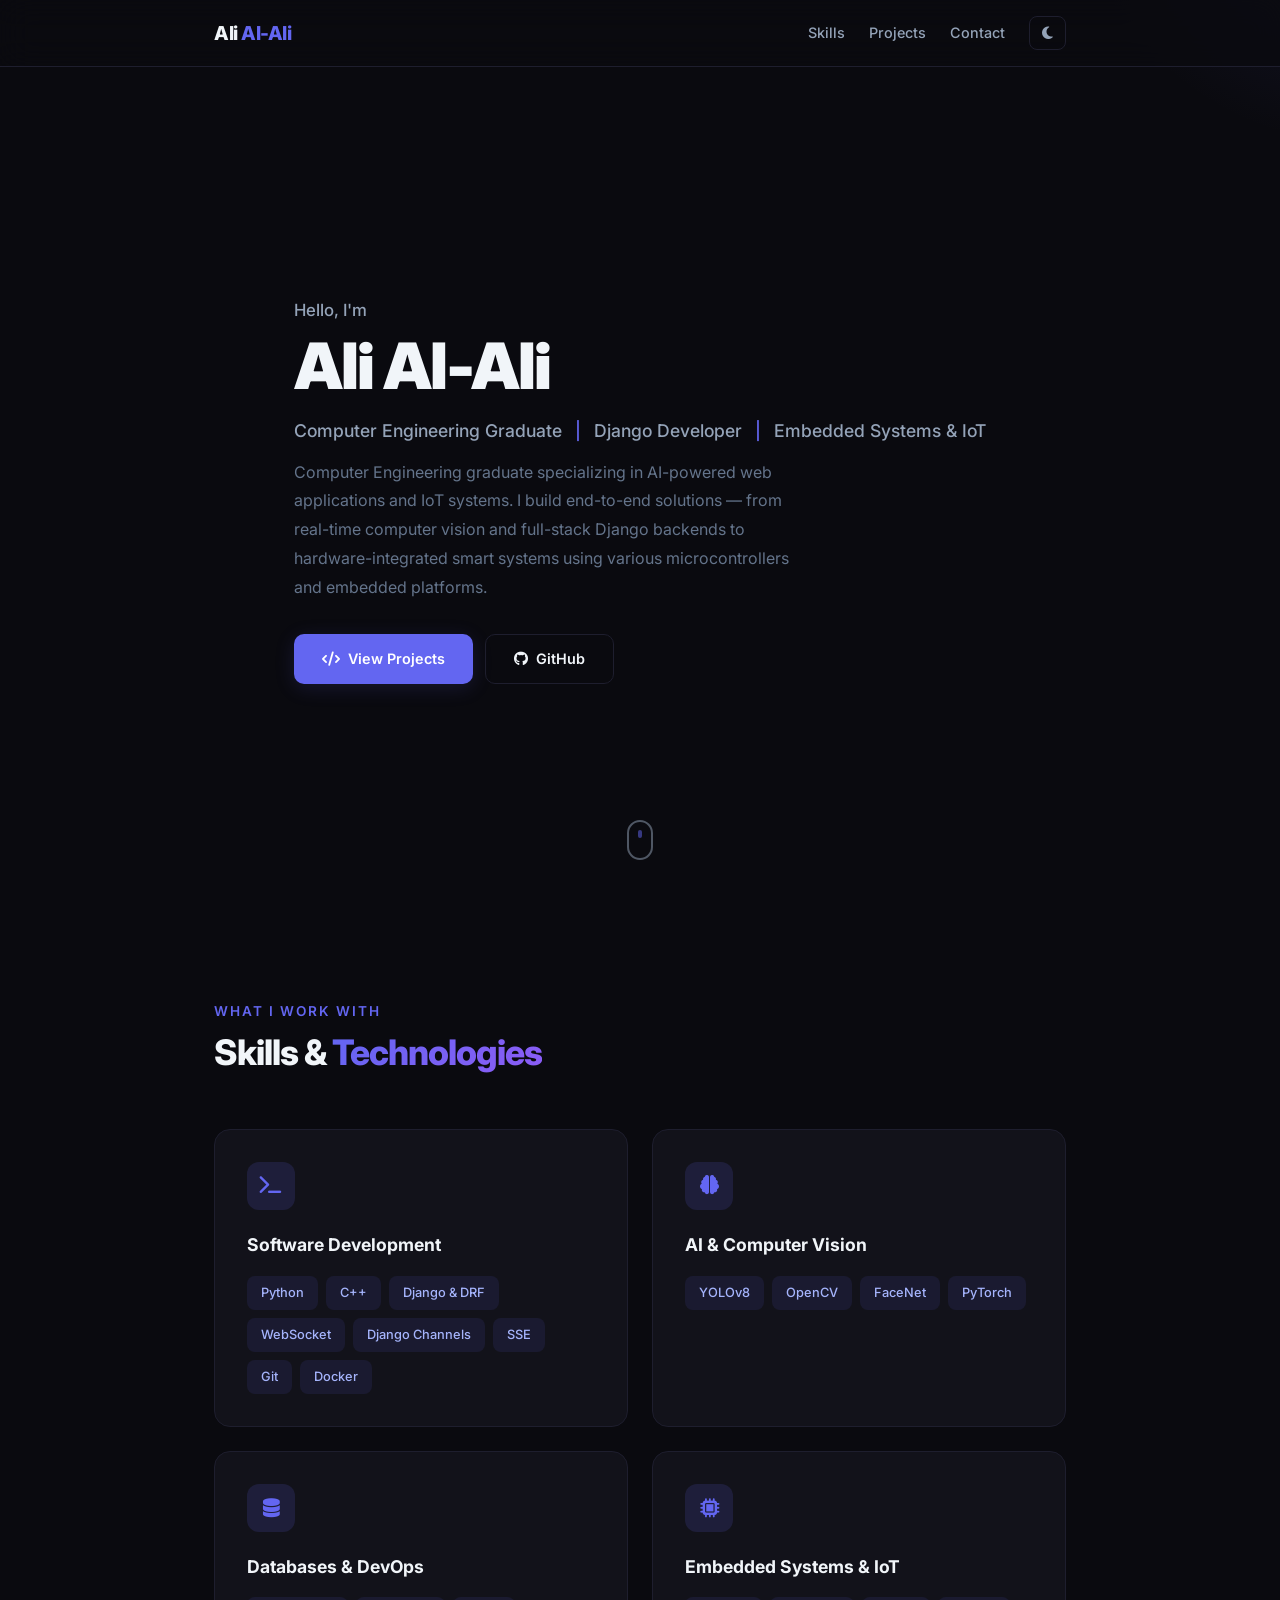
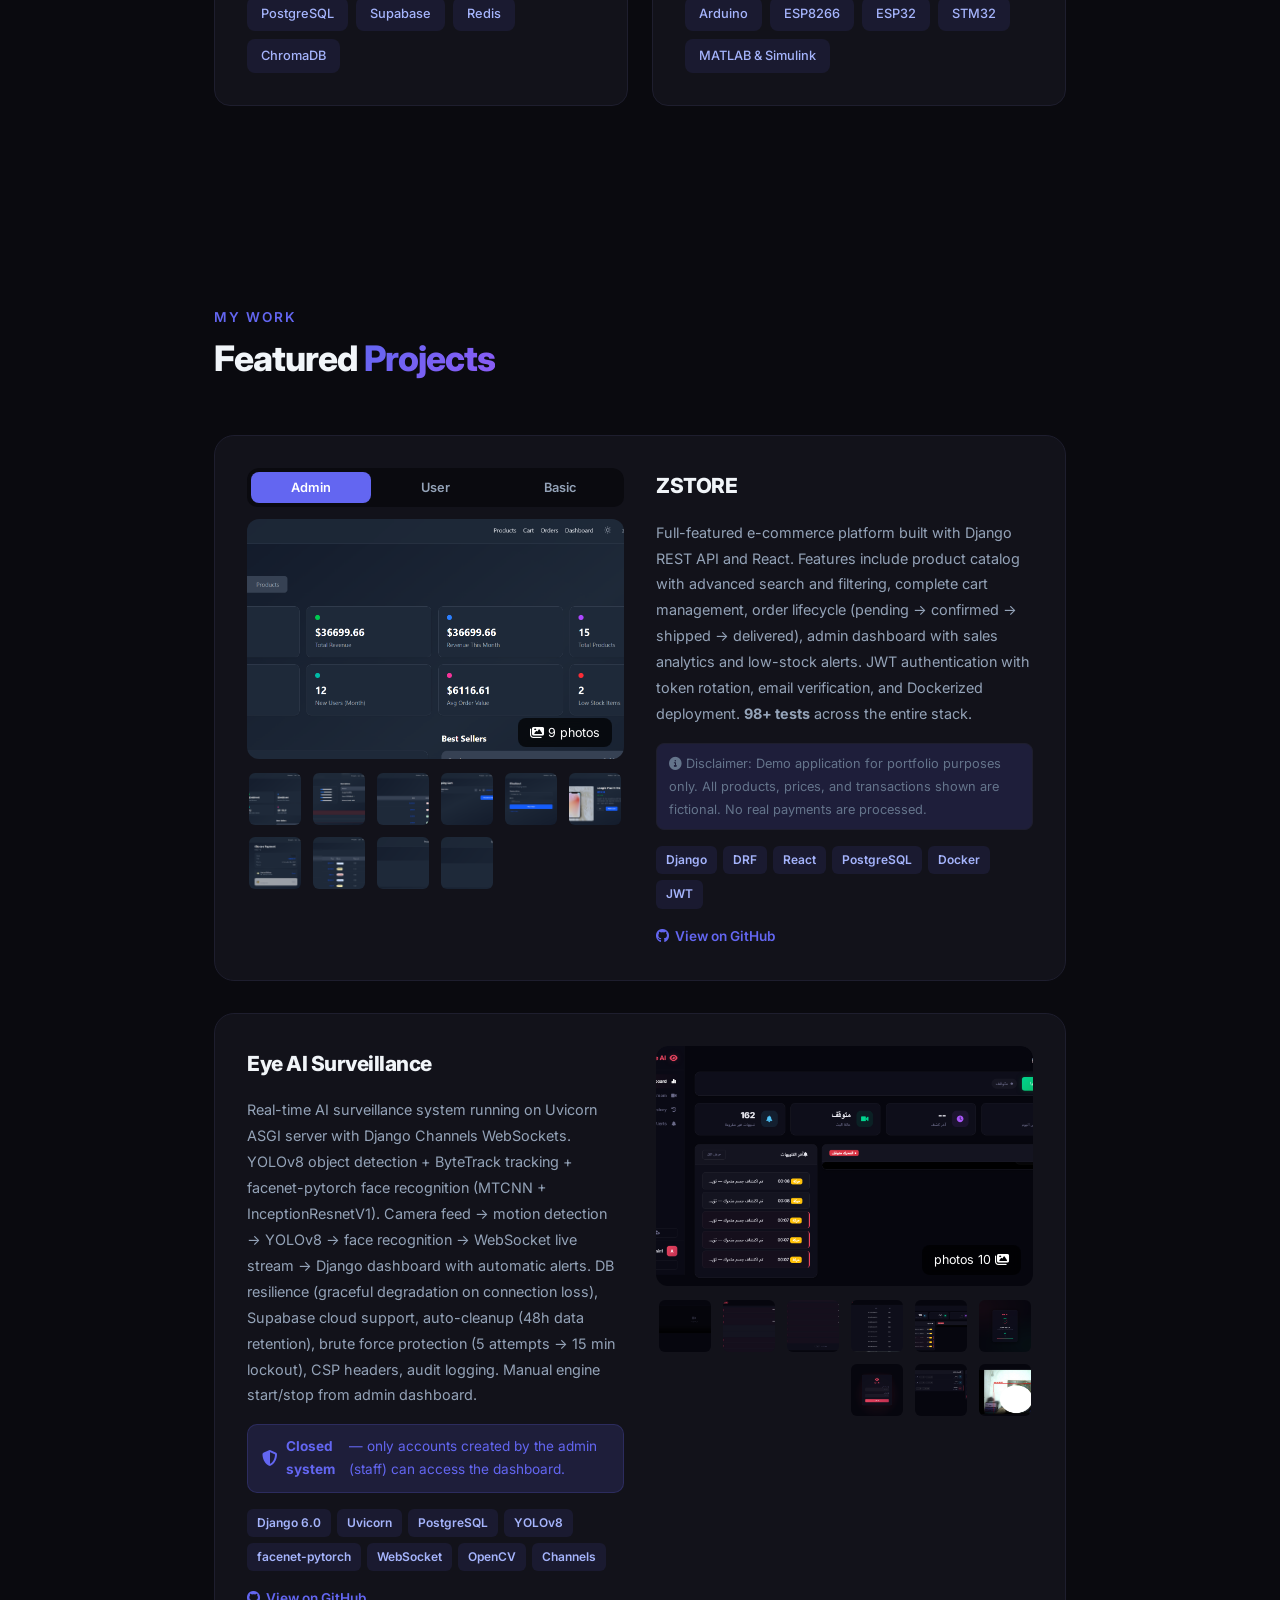
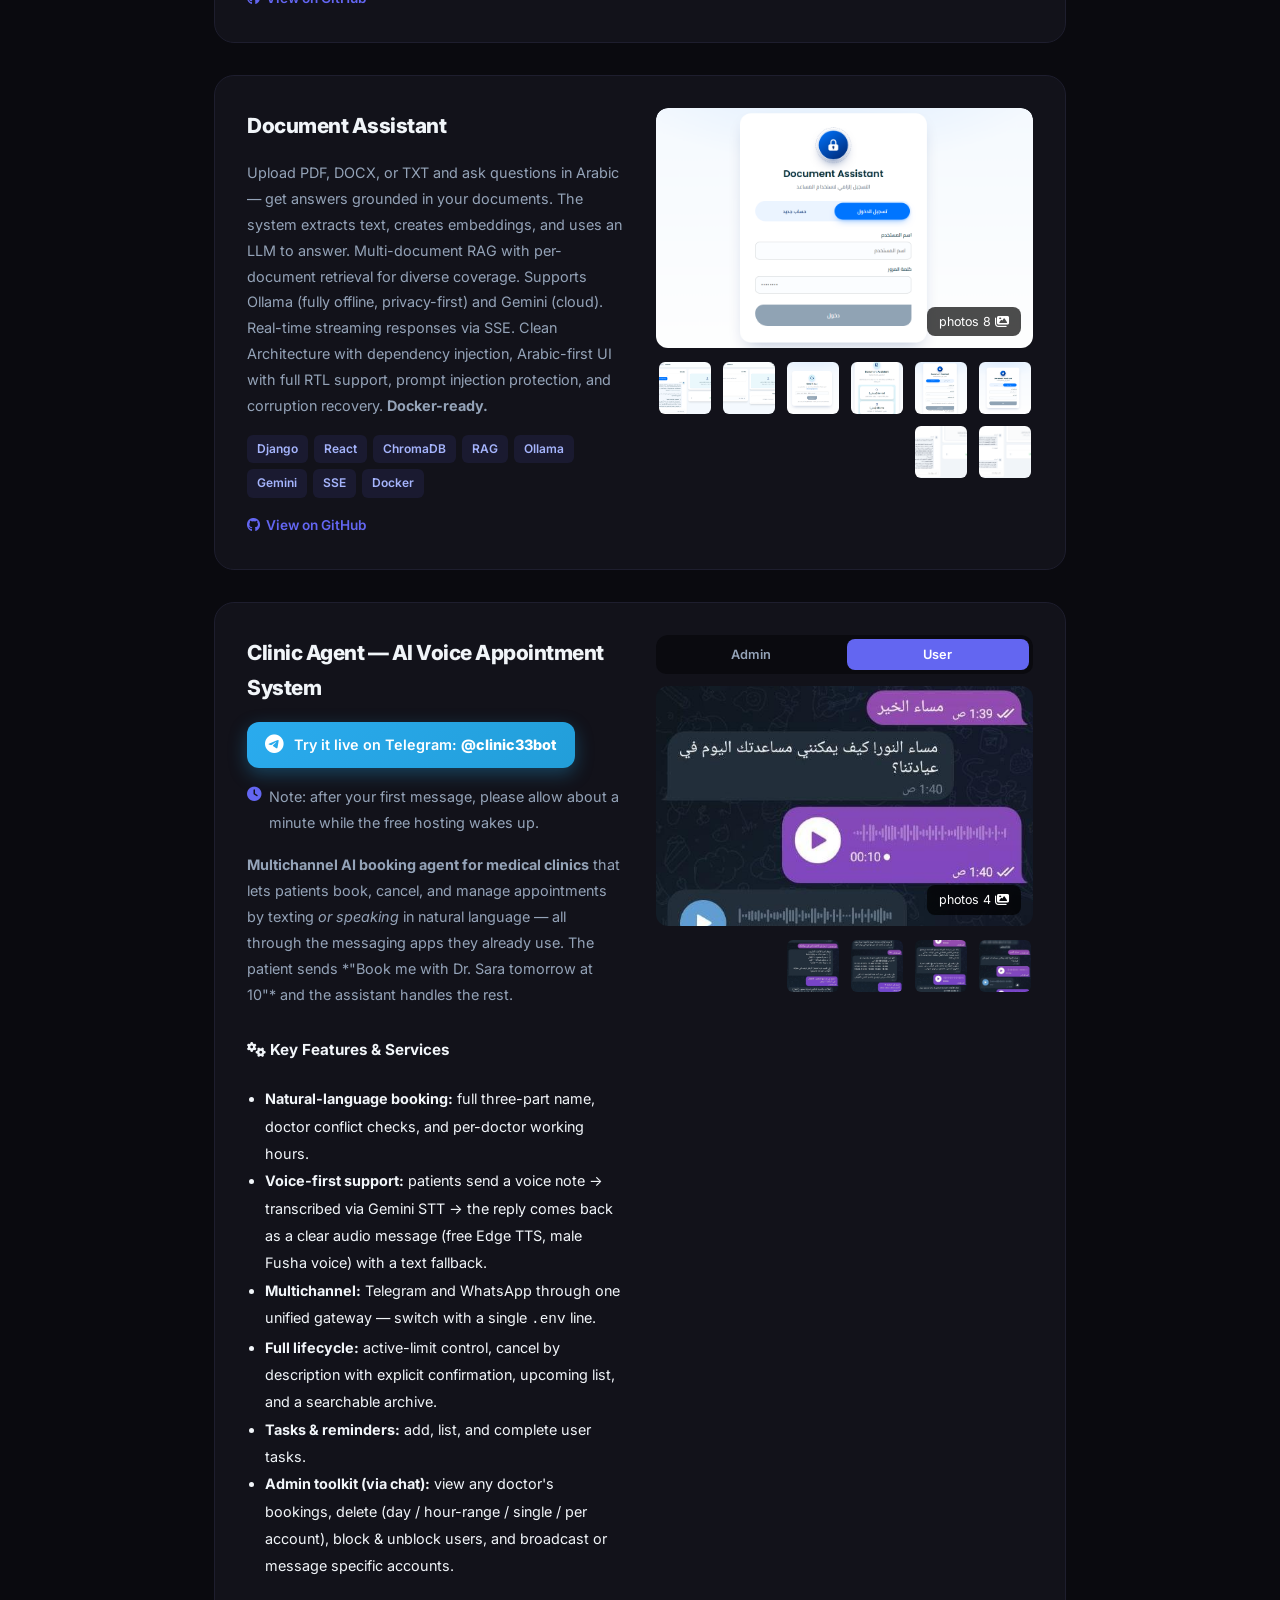
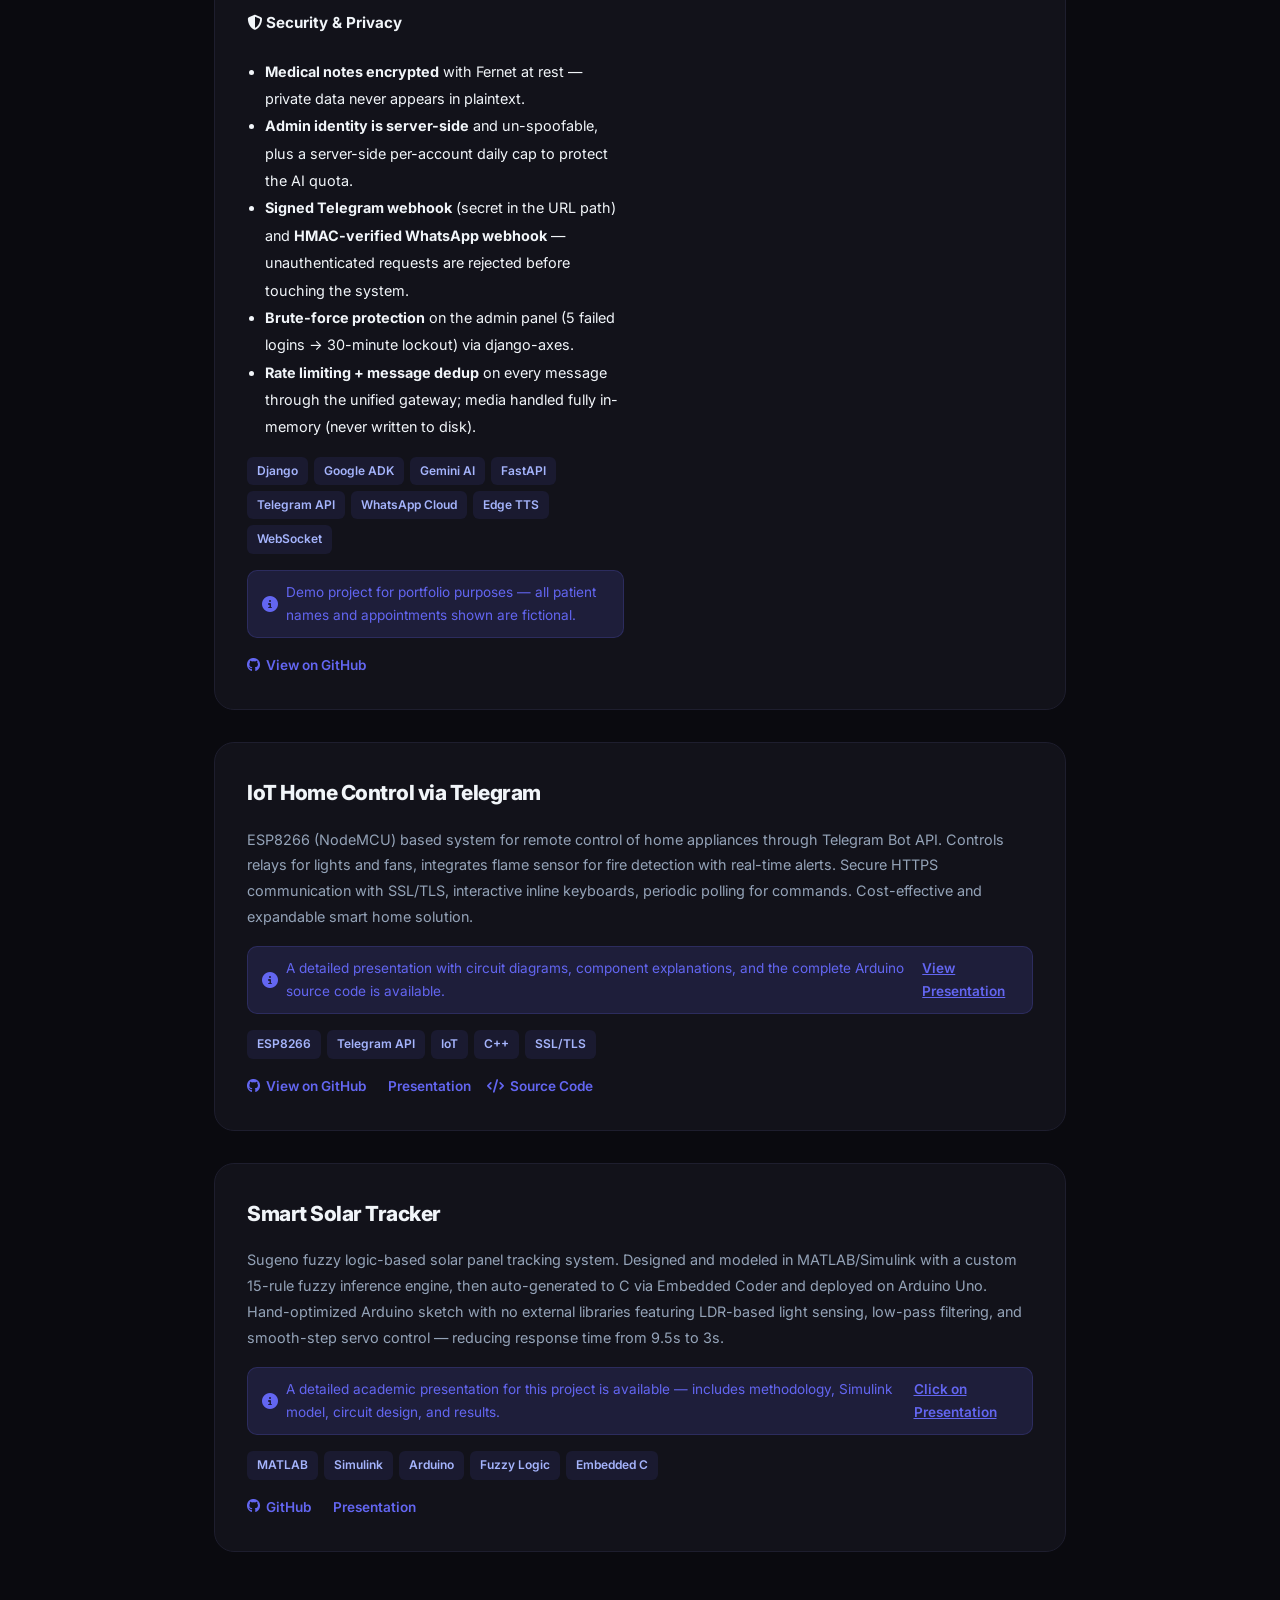
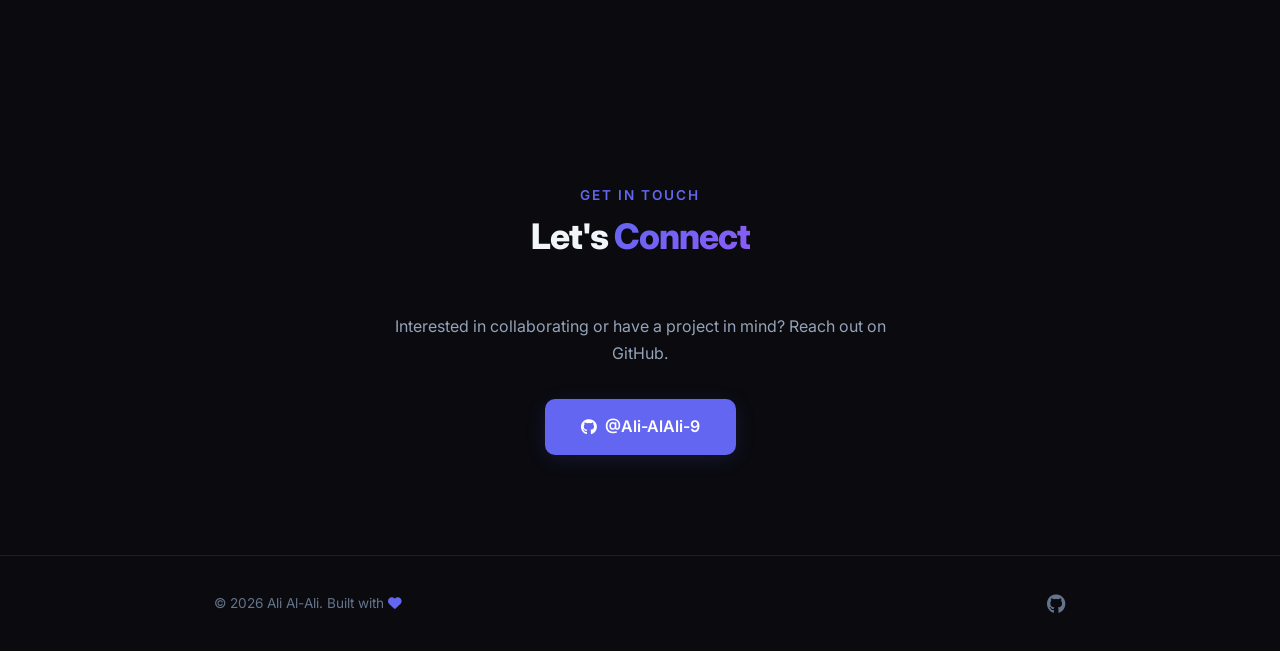
==== index.html @ b5378af0 "Clinic CTA: switch the try-live button and hint to English" ====
<!DOCTYPE html>
<html lang="en">
<head>
    <meta charset="UTF-8">
    <meta name="viewport" content="width=device-width, initial-scale=1.0">
    <title>Ali Al-Ali | Portfolio</title>
    <link rel="preconnect" href="https://fonts.googleapis.com">
    <link href="https://fonts.googleapis.com/css2?family=Inter:wght@400;500;600;700;800;900&display=swap" rel="stylesheet">
    <link rel="stylesheet" href="https://cdnjs.cloudflare.com/ajax/libs/font-awesome/6.5.1/css/all.min.css">
    <link rel="stylesheet" href="style.css">
</head>
<body>
    <div id="lightbox" class="lightbox" onclick="closeLightbox()">
        <span class="lightbox-close">&times;</span>
        <button class="lightbox-nav lightbox-prev" onclick="event.stopPropagation(); navigateLightbox(-1)"><i class="fas fa-chevron-left"></i></button>
        <img class="lightbox-img" id="lightbox-img" alt="">
        <button class="lightbox-nav lightbox-next" onclick="event.stopPropagation(); navigateLightbox(1)"><i class="fas fa-chevron-right"></i></button>
        <div class="lightbox-counter" id="lightbox-counter"></div>
    </div>

    <nav>
        <div class="nav-container">
            <a href="#" class="logo">Ali <span>Al-Ali</span></a>
            <div class="nav-links">
                <a href="#skills">Skills</a>
                <a href="#projects">Projects</a>
                <a href="#contact">Contact</a>
                <button id="theme-toggle" aria-label="Theme">
                    <i class="fas fa-moon"></i>
                </button>
            </div>
            <button class="mobile-menu" id="mobileMenu" aria-label="Menu">
                <i class="fas fa-bars"></i>
            </button>
        </div>
    </nav>

    <section id="hero" class="hero">
        <div class="hero-bg"></div>
        <div class="container">
            <div class="hero-content">
                <p class="hero-greeting">Hello, I'm</p>
                <h1 class="hero-title">Ali Al-Ali</h1>
                <p class="hero-subtitle">Computer Engineering Graduate <span class="separator">|</span> Django Developer <span class="separator">|</span> Embedded Systems & IoT</p>
                <p class="hero-desc">Computer Engineering graduate specializing in AI-powered web applications and IoT systems. I build end-to-end solutions — from real-time computer vision and full-stack Django backends to hardware-integrated smart systems using various microcontrollers and embedded platforms.</p>
                <div class="hero-actions">
                    <a href="#projects" class="btn btn-primary">
                        <i class="fas fa-code"></i> View Projects
                    </a>
                    <a href="https://github.com/Ali-AlAli-9" target="_blank" class="btn btn-ghost">
                        <i class="fab fa-github"></i> GitHub
                    </a>
                </div>
            </div>
        </div>
        <div class="scroll-indicator">
            <div class="mouse">
                <div class="wheel"></div>
            </div>
        </div>
    </section>

    <section id="skills" class="section">
        <div class="container">
            <div class="section-label">What I Work With</div>
            <h2 class="section-title">Skills & <span class="highlight">Technologies</span></h2>
            <div class="skills-grid">
                <div class="skill-card">
                    <div class="skill-icon">
                        <i class="fas fa-terminal"></i>
                    </div>
                    <h3>Software Development</h3>
                    <div class="skill-tags">
                        <span>Python</span>
                        <span>C++</span>
                        <span>Django & DRF</span>
                        <span>WebSocket</span>
                        <span>Django Channels</span>
                        <span>SSE</span>
                        <span>Git</span>
                        <span>Docker</span>
                    </div>
                </div>
                <div class="skill-card">
                    <div class="skill-icon">
                        <i class="fas fa-brain"></i>
                    </div>
                    <h3>AI & Computer Vision</h3>
                    <div class="skill-tags">
                        <span>YOLOv8</span>
                        <span>OpenCV</span>
                        <span>FaceNet</span>
                        <span>PyTorch</span>
                    </div>
                </div>
                <div class="skill-card">
                    <div class="skill-icon">
                        <i class="fas fa-database"></i>
                    </div>
                    <h3>Databases & DevOps</h3>
                    <div class="skill-tags">
                        <span>PostgreSQL</span>
                        <span>Supabase</span>
                        <span>Redis</span>
                        <span>ChromaDB</span>
                    </div>
                </div>
                <div class="skill-card">
                    <div class="skill-icon">
                        <i class="fas fa-microchip"></i>
                    </div>
                    <h3>Embedded Systems & IoT</h3>
                    <div class="skill-tags">
                        <span>Arduino</span>
                        <span>ESP8266</span>
                        <span>ESP32</span>
                        <span>STM32</span>
                        <span>MATLAB & Simulink</span>
                    </div>
                </div>
            </div>
        </div>
    </section>

    <section id="projects" class="section projects-section">
        <div class="container">
            <div class="section-label">My Work</div>
            <h2 class="section-title">Featured <span class="highlight">Projects</span></h2>

            <!-- Project 1: ZSTORE -->
            <div class="project-card">
                <div class="project-gallery" id="gallery-zstore">
                    <div class="gallery-tabs">
                        <button class="gallery-tab active" onclick="switchGalleryTab('zstore', 'admin', this)">Admin</button>
                        <button class="gallery-tab" onclick="switchGalleryTab('zstore', 'user', this)">User</button>
                        <button class="gallery-tab" onclick="switchGalleryTab('zstore', 'basic', this)">Basic</button>
                    </div>
                    <div class="gallery-tab-content active" data-tab="zstore-admin">
                        <div class="gallery-main">
                            <img src="assets/pictures_ecommerce/admin/Screenshot_dashboard.png" alt="ZSTORE Dashboard" class="gallery-hero" onclick="openLightbox(this, 'zstore-admin')">
                        <div class="gallery-count"><i class="fas fa-images"></i> 9 photos</div>
                        </div>
                        <div class="gallery-thumbs" data-gallery="zstore-admin">
                            <img src="assets/pictures_ecommerce/admin/Screenshot_dashboard.png" alt="Dashboard" onclick="openLightbox(this, 'zstore-admin')">
                            <img src="assets/pictures_ecommerce/admin/Screenshot_dashborad2.png" alt="Dashboard 2" onclick="openLightbox(this, 'zstore-admin')">
                            <img src="assets/pictures_ecommerce/admin/Screenshot_dashboard_products.png" alt="Products Dashboard" onclick="openLightbox(this, 'zstore-admin')">
                            <img src="assets/pictures_ecommerce/admin/Screenshot_admin_cart.png" alt="Admin Cart" onclick="openLightbox(this, 'zstore-admin')">
                            <img src="assets/pictures_ecommerce/admin/Screenshot_admin_checout.png" alt="Admin Checkout" onclick="openLightbox(this, 'zstore-admin')">
                            <img src="assets/pictures_ecommerce/admin/Screenshot_admin_products.png" alt="Admin Products" onclick="openLightbox(this, 'zstore-admin')">
                            <img src="assets/pictures_ecommerce/admin/Screenshot_admin_shipping.png" alt="Admin Shipping" onclick="openLightbox(this, 'zstore-admin')">
                            <img src="assets/pictures_ecommerce/admin/Screenshot_orders_dashboard.png" alt="Orders Dashboard" onclick="openLightbox(this, 'zstore-admin')">
                            <img src="assets/pictures_ecommerce/admin/Screenshot_orders.png" alt="Orders" onclick="openLightbox(this, 'zstore-admin')">
                            <img src="assets/pictures_ecommerce/admin/Screenshot_orders_confirm.png" alt="Order Confirm" onclick="openLightbox(this, 'zstore-admin')">
                        </div>
                    </div>
                    <div class="gallery-tab-content" data-tab="zstore-user">
                        <div class="gallery-main">
                            <img src="assets/pictures_ecommerce/user/Screenshot_user.png" alt="User Profile" class="gallery-hero" onclick="openLightbox(this, 'zstore-user')">
                            <div class="gallery-count"><i class="fas fa-images"></i> 4 photos</div>
                        </div>
                        <div class="gallery-thumbs" data-gallery="zstore-user">
                            <img src="assets/pictures_ecommerce/user/Screenshot_user.png" alt="User Profile" onclick="openLightbox(this, 'zstore-user')">
                            <img src="assets/pictures_ecommerce/user/Screenshot_user_cart.png" alt="User Cart" onclick="openLightbox(this, 'zstore-user')">
                            <img src="assets/pictures_ecommerce/user/user_cart.PNG" alt="Cart" onclick="openLightbox(this, 'zstore-user')">
                            <img src="assets/pictures_ecommerce/user/user_orders.PNG" alt="User Orders" onclick="openLightbox(this, 'zstore-user')">
                        </div>
                    </div>
                    <div class="gallery-tab-content" data-tab="zstore-basic">
                        <div class="gallery-main">
                            <img src="assets/pictures_ecommerce/basic/Screenshot_5.png" alt="Screenshot" class="gallery-hero" onclick="openLightbox(this, 'zstore-basic')">
                            <div class="gallery-count"><i class="fas fa-images"></i> 4 photos</div>
                        </div>
                        <div class="gallery-thumbs" data-gallery="zstore-basic">
                            <img src="assets/pictures_ecommerce/basic/Screenshot_5.png" alt="Screenshot 5" onclick="openLightbox(this, 'zstore-basic')">
                            <img src="assets/pictures_ecommerce/basic/Screenshot_4.png" alt="Screenshot 4" onclick="openLightbox(this, 'zstore-basic')">
                            <img src="assets/pictures_ecommerce/basic/Screenshot_3.png" alt="Screenshot 3" onclick="openLightbox(this, 'zstore-basic')">
                            <img src="assets/pictures_ecommerce/basic/Screenshot_admin.png" alt="Admin" onclick="openLightbox(this, 'zstore-basic')">
                        </div>
                    </div>
                </div>
                <div class="project-info">
                    <div class="project-header">
                        <h3>ZSTORE</h3>
                    </div>
                    <p>Full-featured e-commerce platform built with Django REST API and React. Features include product catalog with advanced search and filtering, complete cart management, order lifecycle (pending → confirmed → shipped → delivered), admin dashboard with sales analytics and low-stock alerts. JWT authentication with token rotation, email verification, and Dockerized deployment. <strong>98+ tests</strong> across the entire stack.</p>
                    <p style="font-size:0.8rem;color:var(--text-muted);border:1px solid var(--border);padding:8px 12px;border-radius:8px;background:var(--accent-glow);"><i class="fas fa-info-circle"></i> Disclaimer: Demo application for portfolio purposes only. All products, prices, and transactions shown are fictional. No real payments are processed.</p>
                    <div class="project-tech">
                        <span class="tech-tag">Django</span>
                        <span class="tech-tag">DRF</span>
                        <span class="tech-tag">React</span>
                        <span class="tech-tag">PostgreSQL</span>
                        <span class="tech-tag">Docker</span>
                        <span class="tech-tag">JWT</span>
                    </div>
                    <a href="https://github.com/Ali-AlAli-9" class="project-link" target="_blank"><i class="fab fa-github"></i> View on GitHub</a>
                </div>
            </div>

            <!-- Project 2: Eye AI Surveillance -->
            <div class="project-card reverse">
                <div class="project-gallery">
                    <div class="gallery-main">
                        <img src="assets/pictures_camera/dashboard.png" alt="Eye AI Dashboard" class="gallery-hero" onclick="openLightbox(this, 'eyeai')">
                        <div class="gallery-count"><i class="fas fa-images"></i> 10 photos</div>
                    </div>
                    <div class="gallery-thumbs" data-gallery="eyeai">
                        <img src="assets/pictures_camera/engine_loading.png" alt="Engine Loading" onclick="openLightbox(this, 'eyeai')">
                        <img src="assets/pictures_camera/dashboard.png" alt="Dashboard" onclick="openLightbox(this, 'eyeai')">
                        <img src="assets/pictures_camera/history.png" alt="History" onclick="openLightbox(this, 'eyeai')">
                        <img src="assets/pictures_camera/project_camrea_alerts.png" alt="Alerts" onclick="openLightbox(this, 'eyeai')">
                        <img src="assets/pictures_camera/Capture_alerts.png" alt="Alert Details" onclick="openLightbox(this, 'eyeai')">
                        <img src="assets/pictures_camera/live_1.png" alt="Live Stream" onclick="openLightbox(this, 'eyeai')">
                        <img src="assets/pictures_camera/screencapture-127-0-0-1-8000-live-2026-07-18-21_30_55.png" alt="Live Stream Capture" onclick="openLightbox(this, 'eyeai')">
                        <img src="assets/pictures_camera/manage_users.png" alt="Manage Users" onclick="openLightbox(this, 'eyeai')">
                        <img src="assets/pictures_camera/login.png" alt="Login" onclick="openLightbox(this, 'eyeai')">
                    </div>
                </div>
                <div class="project-info">
                    <div class="project-header">
                        <h3>Eye AI Surveillance</h3>
                    </div>
                    <p>Real-time AI surveillance system running on Uvicorn ASGI server with Django Channels WebSockets. YOLOv8 object detection + ByteTrack tracking + facenet-pytorch face recognition (MTCNN + InceptionResnetV1). Camera feed → motion detection → YOLOv8 → face recognition → WebSocket live stream → Django dashboard with automatic alerts. DB resilience (graceful degradation on connection loss), Supabase cloud support, auto-cleanup (48h data retention), brute force protection (5 attempts → 15 min lockout), CSP headers, audit logging. Manual engine start/stop from admin dashboard.</p>
                    <div class="project-notice">
                        <i class="fas fa-shield-alt"></i> <strong>Closed system</strong> — only accounts created by the admin (staff) can access the dashboard.
                    </div>
                    <div class="project-tech">
                        <span class="tech-tag">Django 6.0</span>
                        <span class="tech-tag">Uvicorn</span>
                        <span class="tech-tag">PostgreSQL</span>
                        <span class="tech-tag">YOLOv8</span>
                        <span class="tech-tag">facenet-pytorch</span>
                        <span class="tech-tag">WebSocket</span>
                        <span class="tech-tag">OpenCV</span>
                        <span class="tech-tag">Channels</span>
                    </div>
                    <a href="https://github.com/Ali-AlAli-9" class="project-link" target="_blank"><i class="fab fa-github"></i> View on GitHub</a>
                </div>
            </div>

            <!-- Project 3: Document Assistant -->
            <div class="project-card reverse">
                <div class="project-gallery">
                    <div class="gallery-main">
                        <img src="assets/pictures_rag/newdoc.PNG" alt="Document Assistant" class="gallery-hero" onclick="openLightbox(this, 'rag')">
                        <div class="gallery-count"><i class="fas fa-images"></i> 8 photos</div>
                    </div>
                    <div class="gallery-thumbs" data-gallery="rag">
                        <img src="assets/pictures_rag/newdoc.PNG" alt="RAG 1" onclick="openLightbox(this, 'rag')">
                        <img src="assets/pictures_rag/newdoc1.PNG" alt="RAG 2" onclick="openLightbox(this, 'rag')">
                        <img src="assets/pictures_rag/newdoc5.PNG" alt="RAG 3" onclick="openLightbox(this, 'rag')">
                        <img src="assets/pictures_rag/newdoc6.PNG" alt="RAG 4" onclick="openLightbox(this, 'rag')">
                        <img src="assets/pictures_rag/newdoc3.PNG" alt="RAG 5" onclick="openLightbox(this, 'rag')">
                        <img src="assets/pictures_rag/newdoc4.PNG" alt="RAG 6" onclick="openLightbox(this, 'rag')">
                        <img src="assets/pictures_rag/Screenshotnew5.png" alt="RAG 7" onclick="openLightbox(this, 'rag')">
                        <img src="assets/pictures_rag/Screenshotnew6.png" alt="RAG 8" onclick="openLightbox(this, 'rag')">
                    </div>
                </div>
                <div class="project-info">
                    <div class="project-header">
                        <h3>Document Assistant</h3>
                    </div>
                    <p>Upload PDF, DOCX, or TXT and ask questions in Arabic — get answers grounded in your documents. The system extracts text, creates embeddings, and uses an LLM to answer. Multi-document RAG with per-document retrieval for diverse coverage. Supports Ollama (fully offline, privacy-first) and Gemini (cloud). Real-time streaming responses via SSE. Clean Architecture with dependency injection, Arabic-first UI with full RTL support, prompt injection protection, and corruption recovery. <strong>Docker-ready.</strong></p>
                    <div class="project-tech">
                        <span class="tech-tag">Django</span>
                        <span class="tech-tag">React</span>
                        <span class="tech-tag">ChromaDB</span>
                        <span class="tech-tag">RAG</span>
                        <span class="tech-tag">Ollama</span>
                        <span class="tech-tag">Gemini</span>
                        <span class="tech-tag">SSE</span>
                        <span class="tech-tag">Docker</span>
                    </div>
                    <a href="https://github.com/Ali-AlAli-9" class="project-link" target="_blank"><i class="fab fa-github"></i> View on GitHub</a>
                </div>
            </div>

            <!-- Project 4: Clinic Agent -->
            <div class="project-card reverse">
                <div class="project-gallery" id="gallery-clinic">
                    <div class="gallery-tabs">
                        <button class="gallery-tab active" onclick="switchGalleryTab('clinic', 'user', this)">User</button>
                        <button class="gallery-tab" onclick="switchGalleryTab('clinic', 'admin', this)">Admin</button>
                    </div>
                    <div class="gallery-tab-content active" data-tab="clinic-user">
                        <div class="gallery-main">
                            <img src="assets/pictures_clinic/chat/User-1.jpg" alt="Clinic Agent User" class="gallery-hero" onclick="openLightbox(this, 'clinic-user')">
                            <div class="gallery-count"><i class="fas fa-images"></i> 4 photos</div>
                        </div>
                        <div class="gallery-thumbs" data-gallery="clinic-user">
                            <img src="assets/pictures_clinic/chat/User-1.jpg" alt="User 1" onclick="openLightbox(this, 'clinic-user')">
                            <img src="assets/pictures_clinic/chat/User-2.jpg" alt="User 2" onclick="openLightbox(this, 'clinic-user')">
                            <img src="assets/pictures_clinic/chat/User-3.jpg" alt="User 3" onclick="openLightbox(this, 'clinic-user')">
                            <img src="assets/pictures_clinic/chat/User-4.jpg" alt="User 4" onclick="openLightbox(this, 'clinic-user')">
                        </div>
                    </div>
                    <div class="gallery-tab-content" data-tab="clinic-admin">
                        <div class="gallery-main">
                            <img src="assets/pictures_clinic/admin/Admin-1.jpg" alt="Clinic Agent Admin" class="gallery-hero" onclick="openLightbox(this, 'clinic-admin')">
                            <div class="gallery-count"><i class="fas fa-images"></i> 2 photos</div>
                        </div>
                        <div class="gallery-thumbs" data-gallery="clinic-admin">
                            <img src="assets/pictures_clinic/admin/Admin-1.jpg" alt="Admin 1" onclick="openLightbox(this, 'clinic-admin')">
                            <img src="assets/pictures_clinic/admin/Admin-2.jpg" alt="Admin 2" onclick="openLightbox(this, 'clinic-admin')">
                        </div>
                    </div>
                </div>
                <div class="project-info">
                    <div class="project-header">
                        <h3>Clinic Agent — AI Voice Appointment System</h3>
                    </div>
                    <a href="https://t.me/clinic33bot" target="_blank" rel="noopener" class="project-cta">
                        <i class="fab fa-telegram"></i>
                        <span>Try it live on Telegram: <strong>@clinic33bot</strong></span>
                    </a>
                    <p class="project-hint">
                        <i class="fas fa-clock"></i>
                        <span>Note: after your first message, please allow about a minute while the free hosting wakes up.</span>
                    </p>
                    <p><strong>Multichannel AI booking agent for medical clinics</strong> that lets patients book, cancel, and manage appointments by texting <em>or speaking</em> in natural language — all through the messaging apps they already use. The patient sends *"Book me with Dr. Sara tomorrow at 10"* and the assistant handles the rest.</p>

                    <h4 style="margin:14px 0 6px;font-size:0.95rem;color:var(--heading);"><i class="fas fa-cogs"></i> Key Features &amp; Services</h4>
                    <ul style="margin:0;padding-left:18px;font-size:0.9rem;line-height:1.9;color:var(--text);">
                        <li><strong>Natural-language booking:</strong> full three-part name, doctor conflict checks, and per-doctor working hours.</li>
                        <li><strong>Voice-first support:</strong> patients send a voice note → transcribed via Gemini STT → the reply comes back as a clear audio message (free Edge TTS, male Fusha voice) with a text fallback.</li>
                        <li><strong>Multichannel:</strong> Telegram and WhatsApp through one unified gateway — switch with a single <code>.env</code> line.</li>
                        <li><strong>Full lifecycle:</strong> active-limit control, cancel by description with explicit confirmation, upcoming list, and a searchable archive.</li>
                        <li><strong>Tasks &amp; reminders:</strong> add, list, and complete user tasks.</li>
                        <li><strong>Admin toolkit (via chat):</strong> view any doctor's bookings, delete (day / hour-range / single / per account), block &amp; unblock users, and broadcast or message specific accounts.</li>
                    </ul>

                    <h4 style="margin:14px 0 6px;font-size:0.95rem;color:var(--heading);"><i class="fas fa-shield-alt"></i> Security &amp; Privacy</h4>
                    <ul style="margin:0;padding-left:18px;font-size:0.9rem;line-height:1.9;color:var(--text);">
                        <li><strong>Medical notes encrypted</strong> with Fernet at rest — private data never appears in plaintext.</li>
                        <li><strong>Admin identity is server-side</strong> and un-spoofable, plus a server-side per-account daily cap to protect the AI quota.</li>
                        <li><strong>Signed Telegram webhook</strong> (secret in the URL path) and <strong>HMAC-verified WhatsApp webhook</strong> — unauthenticated requests are rejected before touching the system.</li>
                        <li><strong>Brute-force protection</strong> on the admin panel (5 failed logins → 30-minute lockout) via django-axes.</li>
                        <li><strong>Rate limiting + message dedup</strong> on every message through the unified gateway; media handled fully in-memory (never written to disk).</li>
                    </ul>

                    <div class="project-tech">
                        <span class="tech-tag">Django</span>
                        <span class="tech-tag">Google ADK</span>
                        <span class="tech-tag">Gemini AI</span>
                        <span class="tech-tag">FastAPI</span>
                        <span class="tech-tag">Telegram API</span>
                        <span class="tech-tag">WhatsApp Cloud</span>
                        <span class="tech-tag">Edge TTS</span>
                        <span class="tech-tag">WebSocket</span>
                    </div>
                    <div class="project-notice">
                        <i class="fas fa-info-circle"></i> Demo project for portfolio purposes — all patient names and appointments shown are fictional.
                    </div>
                    <a href="https://github.com/Ali-AlAli-9" class="project-link" target="_blank"><i class="fab fa-github"></i> View on GitHub</a>
                </div>
            </div>

            <!-- Project 5: IoT Home Control -->
            <div class="project-card">
                <div class="project-info" style="grid-column: 1 / -1;">
                    <div class="project-header">
                        <h3>IoT Home Control via Telegram</h3>
                    </div>
                    <p>ESP8266 (NodeMCU) based system for remote control of home appliances through Telegram Bot API. Controls relays for lights and fans, integrates flame sensor for fire detection with real-time alerts. Secure HTTPS communication with SSL/TLS, interactive inline keyboards, periodic polling for commands. Cost-effective and expandable smart home solution.</p>
                    <div class="project-notice">
                        <i class="fas fa-info-circle"></i> A detailed presentation with circuit diagrams, component explanations, and the complete Arduino source code is available. <a href="iot-presentation/index.html" target="_blank" style="color:var(--accent);font-weight:600;text-decoration:underline;">View Presentation</a>
                    </div>
                    <div class="project-tech">
                        <span class="tech-tag">ESP8266</span>
                        <span class="tech-tag">Telegram API</span>
                        <span class="tech-tag">IoT</span>
                        <span class="tech-tag">C++</span>
                        <span class="tech-tag">SSL/TLS</span>
                    </div>
                    <div class="project-links">
                        <a href="https://github.com/Ali-AlAli-9" class="project-link" target="_blank"><i class="fab fa-github"></i> View on GitHub</a>
                        <a href="iot-presentation/index.html" class="project-link" target="_blank"><i class="fas fa-presentation"></i> Presentation</a>
                        <a href="iot-presentation/code/esp8266_telegram.ino" class="project-link" target="_blank"><i class="fas fa-code"></i> Source Code</a>
                    </div>
                </div>
            </div>

            <!-- Project 6: Smart Solar Tracker -->
            <div class="project-card reverse">
                <div class="project-info" style="grid-column: 1 / -1;">
                    <div class="project-header">
                        <h3>Smart Solar Tracker</h3>
                    </div>
                    <p>Sugeno fuzzy logic-based solar panel tracking system. Designed and modeled in MATLAB/Simulink with a custom 15-rule fuzzy inference engine, then auto-generated to C via Embedded Coder and deployed on Arduino Uno. Hand-optimized Arduino sketch with no external libraries featuring LDR-based light sensing, low-pass filtering, and smooth-step servo control — reducing response time from 9.5s to 3s.</p>
                    <div class="project-notice">
                        <i class="fas fa-info-circle"></i> A detailed academic presentation for this project is available — includes methodology, Simulink model, circuit design, and results. <a href="assets/pictures_solar_tracking/presentation/index.html" target="_blank" style="color:var(--accent);font-weight:600;text-decoration:underline;">Click on Presentation</a>
                    </div>
                    <div class="project-tech">
                        <span class="tech-tag">MATLAB</span>
                        <span class="tech-tag">Simulink</span>
                        <span class="tech-tag">Arduino</span>
                        <span class="tech-tag">Fuzzy Logic</span>
                        <span class="tech-tag">Embedded C</span>
                    </div>
                    <div class="project-links">
                        <a href="https://github.com/Ali-AlAli-9" class="project-link" target="_blank"><i class="fab fa-github"></i> GitHub</a>
                        <a href="assets/pictures_solar_tracking/presentation/index.html" class="project-link" target="_blank"><i class="fas fa-presentation"></i> Presentation</a>
                    </div>
                </div>
            </div>
        </div>
    </section>

    <section id="contact" class="section contact-section">
        <div class="container">
            <div class="section-label">Get In Touch</div>
            <h2 class="section-title">Let's <span class="highlight">Connect</span></h2>
            <div class="contact-content">
                <p>Interested in collaborating or have a project in mind? Reach out on GitHub.</p>
                <div class="contact-links">
                    <a href="https://github.com/Ali-AlAli-9" target="_blank" class="btn btn-primary">
                        <i class="fab fa-github"></i> @Ali-AlAli-9
                    </a>
                </div>
            </div>
        </div>
    </section>

    <footer>
        <div class="container">
            <div class="footer-inner">
                <p>&copy; 2026 Ali Al-Ali. Built with <i class="fas fa-heart" style="color: var(--accent);"></i></p>
                <div class="footer-links">
                    <a href="https://github.com/Ali-AlAli-9" target="_blank"><i class="fab fa-github"></i></a>
                </div>
            </div>
        </div>
    </footer>

    <script src="script.js"></script>
</body>
</html>
---- style.css ----
* {
    margin: 0;
    padding: 0;
    box-sizing: border-box;
}

:root {
    --bg: #0a0a0f;
    --bg-card: #12121a;
    --bg-card-hover: #1a1a2e;
    --text: #f1f5f9;
    --text-secondary: #94a3b8;
    --text-muted: #64748b;
    --accent: #6366f1;
    --accent-glow: rgba(99, 102, 241, 0.15);
    --accent-hover: #818cf8;
    --border: #1e1e2e;
    --tag-bg: rgba(99, 102, 241, 0.1);
    --tag-text: #a5b4fc;
    --badge-featured: #f59e0b;
    --badge-ai: #06b6d4;
    --badge-iot: #10b981;
    --badge-embedded: #8b5cf6;
    --gradient-1: #6366f1;
    --gradient-2: #8b5cf6;
    --gradient-3: #ec4899;
}

body.light {
    --bg: #f8fafc;
    --bg-card: #ffffff;
    --bg-card-hover: #f1f5f9;
    --text: #0f172a;
    --text-secondary: #475569;
    --text-muted: #94a3b8;
    --accent: #4f46e5;
    --accent-glow: rgba(79, 70, 229, 0.08);
    --accent-hover: #6366f1;
    --border: #e2e8f0;
    --tag-bg: rgba(79, 70, 229, 0.08);
    --tag-text: #4f46e5;
}

html { scroll-behavior: smooth; }

body {
    font-family: 'Inter', -apple-system, BlinkMacSystemFont, sans-serif;
    background: var(--bg);
    color: var(--text);
    line-height: 1.7;
    transition: background 0.3s, color 0.3s;
    overflow-x: hidden;
}

.container {
    max-width: 900px;
    margin: 0 auto;
    padding: 0 24px;
}

/* Scroll Indicator */
.scroll-indicator {
    position: absolute;
    bottom: 40px;
    left: 50%;
    transform: translateX(-50%);
    opacity: 0.5;
}

.mouse {
    width: 26px;
    height: 40px;
    border: 2px solid var(--text-secondary);
    border-radius: 13px;
    position: relative;
}

.wheel {
    width: 4px;
    height: 8px;
    background: var(--accent);
    border-radius: 2px;
    position: absolute;
    top: 8px;
    left: 50%;
    transform: translateX(-50%);
    animation: scrollWheel 2s infinite;
}

@keyframes scrollWheel {
    0% { opacity: 1; transform: translateX(-50%) translateY(0); }
    100% { opacity: 0; transform: translateX(-50%) translateY(12px); }
}

/* Navigation */
nav {
    position: fixed;
    top: 0;
    width: 100%;
    z-index: 1000;
    background: rgba(10, 10, 15, 0.8);
    backdrop-filter: blur(16px);
    border-bottom: 1px solid var(--border);
    transition: background 0.3s;
}

body.light nav {
    background: rgba(248, 250, 252, 0.85);
}

.nav-container {
    max-width: 900px;
    margin: 0 auto;
    padding: 16px 24px;
    display: flex;
    justify-content: space-between;
    align-items: center;
}

.logo {
    font-size: 1.2rem;
    font-weight: 800;
    text-decoration: none;
    color: var(--text);
    letter-spacing: -0.5px;
}

.logo span { color: var(--accent); }

.nav-links {
    display: flex;
    align-items: center;
    gap: 24px;
}

.nav-links a {
    text-decoration: none;
    color: var(--text-secondary);
    font-size: 0.9rem;
    font-weight: 500;
    transition: color 0.2s;
}

.nav-links a:hover { color: var(--accent); }

#theme-toggle {
    background: transparent;
    border: 1px solid var(--border);
    color: var(--text-secondary);
    padding: 8px 12px;
    border-radius: 8px;
    cursor: pointer;
    font-size: 0.9rem;
    transition: all 0.2s;
}

#theme-toggle:hover {
    border-color: var(--accent);
    color: var(--accent);
}

.mobile-menu {
    display: none;
    background: transparent;
    border: 1px solid var(--border);
    color: var(--text);
    padding: 8px 12px;
    border-radius: 8px;
    cursor: pointer;
    font-size: 1.1rem;
}

/* Hero */
.hero {
    min-height: 100vh;
    display: flex;
    align-items: center;
    position: relative;
    overflow: hidden;
    padding-top: 80px;
}

.hero-bg {
    position: absolute;
    top: -50%;
    right: -30%;
    width: 600px;
    height: 600px;
    background: radial-gradient(circle, var(--accent-glow) 0%, transparent 70%);
    pointer-events: none;
    animation: float 8s ease-in-out infinite;
}

@keyframes float {
    0%, 100% { transform: translate(0, 0); }
    50% { transform: translate(-30px, 30px); }
}

.hero-content { position: relative; z-index: 1; max-width: 700px; }

.hero-badge {
    display: inline-flex;
    align-items: center;
    gap: 6px;
    font-size: 0.8rem;
    font-weight: 600;
    padding: 6px 14px;
    border-radius: 20px;
    background: rgba(16, 185, 129, 0.1);
    color: #10b981;
    margin-bottom: 20px;
    border: 1px solid rgba(16, 185, 129, 0.2);
}

.hero-badge::before {
    content: '';
    width: 6px;
    height: 6px;
    background: #10b981;
    border-radius: 50%;
    animation: pulse 2s infinite;
}

@keyframes pulse {
    0%, 100% { opacity: 1; }
    50% { opacity: 0.4; }
}

.hero-greeting {
    font-size: 1.05rem;
    color: var(--text-secondary);
    margin-bottom: 8px;
    font-weight: 500;
}

.hero-title {
    font-size: 4rem;
    font-weight: 900;
    letter-spacing: -2px;
    line-height: 1.05;
    margin-bottom: 16px;
    background: linear-gradient(135deg, var(--text) 40%, var(--accent));
    -webkit-background-clip: text;
    -webkit-text-fill-color: transparent;
    background-clip: text;
}

.hero-subtitle {
    font-size: 1.1rem;
    color: var(--text-secondary);
    margin-bottom: 12px;
    font-weight: 500;
}

.hero-subtitle .separator {
    color: var(--accent);
    margin: 0 8px;
}

.hero-desc {
    font-size: 1rem;
    color: var(--text-muted);
    margin-bottom: 32px;
    max-width: 520px;
    line-height: 1.8;
}

.hero-actions {
    display: flex;
    gap: 12px;
    flex-wrap: wrap;
}

/* Buttons */
.btn {
    display: inline-flex;
    align-items: center;
    gap: 8px;
    padding: 12px 28px;
    border-radius: 10px;
    font-weight: 600;
    font-size: 0.9rem;
    text-decoration: none;
    transition: all 0.25s;
    cursor: pointer;
    border: none;
}

.btn-primary {
    background: var(--accent);
    color: #fff;
    box-shadow: 0 4px 20px var(--accent-glow);
}

.btn-primary:hover {
    background: var(--accent-hover);
    transform: translateY(-2px);
    box-shadow: 0 6px 30px var(--accent-glow);
}

.btn-ghost {
    border: 1px solid var(--border);
    color: var(--text);
    background: transparent;
}

.btn-ghost:hover {
    border-color: var(--accent);
    color: var(--accent);
    transform: translateY(-2px);
}

/* Sections */
.section {
    padding: 100px 0;
}

.section-label {
    font-size: 0.85rem;
    font-weight: 600;
    text-transform: uppercase;
    letter-spacing: 2px;
    color: var(--accent);
    margin-bottom: 8px;
}

.section-title {
    font-size: 2.2rem;
    font-weight: 800;
    letter-spacing: -1px;
    margin-bottom: 56px;
    line-height: 1.2;
}

.highlight {
    background: linear-gradient(135deg, var(--gradient-1), var(--gradient-2));
    -webkit-background-clip: text;
    -webkit-text-fill-color: transparent;
    background-clip: text;
}

/* Skills */
.skills-grid {
    display: grid;
    grid-template-columns: 1fr 1fr;
    gap: 24px;
}

@media (max-width: 640px) {
    .skills-grid { grid-template-columns: 1fr; }
}

.skill-card {
    background: var(--bg-card);
    border: 1px solid var(--border);
    border-radius: 16px;
    padding: 32px;
    transition: all 0.3s;
}

.skill-card:hover {
    background: var(--bg-card-hover);
    border-color: var(--accent);
    transform: translateY(-4px);
    box-shadow: 0 8px 40px var(--accent-glow);
}

.skill-icon {
    width: 48px;
    height: 48px;
    border-radius: 12px;
    background: var(--accent-glow);
    display: flex;
    align-items: center;
    justify-content: center;
    font-size: 1.2rem;
    color: var(--accent);
    margin-bottom: 20px;
}

.skill-card h3 {
    font-size: 1.1rem;
    font-weight: 700;
    margin-bottom: 16px;
}

.skill-tags {
    display: flex;
    flex-wrap: wrap;
    gap: 8px;
}

.skill-tags span {
    background: var(--tag-bg);
    color: var(--tag-text);
    padding: 6px 14px;
    border-radius: 8px;
    font-size: 0.8rem;
    font-weight: 500;
}

/* Projects */
.project-card {
    display: grid;
    grid-template-columns: 1fr 1fr;
    gap: 32px;
    background: var(--bg-card);
    border: 1px solid var(--border);
    border-radius: 20px;
    padding: 32px;
    margin-bottom: 32px;
    transition: all 0.3s;
}

.project-card:hover {
    border-color: var(--accent);
    box-shadow: 0 8px 40px var(--accent-glow);
}

@media (max-width: 768px) {
    .project-card {
        grid-template-columns: 1fr;
    }
    .project-card.reverse {
        direction: ltr;
    }
}

.project-card.reverse {
    direction: rtl;
}

.project-card.reverse .project-info {
    direction: ltr;
}

/* Gallery */
.project-gallery {
    border-radius: 12px;
    overflow: hidden;
}

.gallery-main {
    position: relative;
    border-radius: 12px;
    overflow: hidden;
    margin-bottom: 12px;
}

.gallery-hero {
    width: 100%;
    height: 240px;
    object-fit: cover;
    cursor: pointer;
    transition: transform 0.3s;
    display: block;
}

.gallery-hero:hover {
    transform: scale(1.02);
}

.gallery-count {
    position: absolute;
    bottom: 12px;
    right: 12px;
    background: rgba(0,0,0,0.7);
    color: #fff;
    padding: 4px 12px;
    border-radius: 8px;
    font-size: 0.78rem;
    backdrop-filter: blur(4px);
}

.gallery-thumbs {
    display: flex;
    gap: 8px;
    flex-wrap: wrap;
}

.gallery-thumbs img {
    width: 56px;
    height: 56px;
    object-fit: cover;
    border-radius: 8px;
    cursor: pointer;
    border: 2px solid transparent;
    transition: all 0.2s;
    flex-shrink: 0;
}

.gallery-thumbs img:hover {
    border-color: var(--accent);
    transform: scale(1.05);
}

.gallery-show-all {
    width: 56px;
    height: 56px;
    border-radius: 8px;
    background: var(--tag-bg);
    border: 2px dashed var(--border);
    display: flex;
    align-items: center;
    justify-content: center;
    cursor: pointer;
    font-size: 0.7rem;
    color: var(--text-secondary);
    text-align: center;
    transition: all 0.2s;
    flex-shrink: 0;
}

.gallery-show-all:hover {
    border-color: var(--accent);
    color: var(--accent);
}

/* Gallery Tabs */
.gallery-tabs {
    display: flex;
    gap: 4px;
    margin-bottom: 12px;
    background: var(--bg);
    border-radius: 10px;
    padding: 4px;
}

.gallery-tab {
    flex: 1;
    padding: 8px 16px;
    border: none;
    border-radius: 8px;
    background: transparent;
    color: var(--text-secondary);
    font-family: inherit;
    font-size: 0.8rem;
    font-weight: 600;
    cursor: pointer;
    transition: all 0.2s;
}

.gallery-tab:hover {
    color: var(--text);
}

.gallery-tab.active {
    background: var(--accent);
    color: #fff;
}

.gallery-tab-content {
    display: none;
}

.gallery-tab-content.active {
    display: block;
}

/* Project Info */
.project-info {
    display: flex;
    flex-direction: column;
    gap: 16px;
}

.project-header {
    display: flex;
    align-items: center;
    gap: 12px;
    flex-wrap: wrap;
}

.project-header h3 {
    font-size: 1.3rem;
    font-weight: 800;
    letter-spacing: -0.5px;
}

.project-badge {
    font-size: 0.68rem;
    font-weight: 700;
    padding: 4px 10px;
    border-radius: 6px;
    text-transform: uppercase;
    letter-spacing: 0.5px;
}

.project-info p {
    color: var(--text-secondary);
    font-size: 0.9rem;
    line-height: 1.8;
}

.project-tech {
    display: flex;
    flex-wrap: wrap;
    gap: 6px;
}

.tech-tag {
    background: var(--tag-bg);
    color: var(--tag-text);
    padding: 4px 10px;
    border-radius: 6px;
    font-size: 0.75rem;
    font-weight: 600;
}

.project-links, .project-link {
    display: inline-flex;
    align-items: center;
    gap: 6px;
    color: var(--accent);
    text-decoration: none;
    font-size: 0.85rem;
    font-weight: 600;
    transition: color 0.2s;
}

.project-link:hover { color: var(--accent-hover); }

.project-links {
    gap: 16px;
}

/* Project Notice */
.project-notice {
    display: flex;
    align-items: center;
    gap: 8px;
    font-size: 0.85rem;
    color: var(--accent);
    background: var(--accent-glow);
    padding: 10px 14px;
    border-radius: 10px;
    border: 1px solid rgba(99, 102, 241, 0.2);
}

.project-notice i {
    font-size: 1rem;
    flex-shrink: 0;
}

/* Try-it-live CTA (Telegram bot) */
.project-cta {
    display: inline-flex;
    align-items: center;
    gap: 10px;
    align-self: flex-start;
    max-width: 100%;
    padding: 11px 18px;
    border-radius: 12px;
    font-size: 0.9rem;
    font-weight: 600;
    color: #fff;
    text-decoration: none;
    background: linear-gradient(135deg, #2aabee, #229ed9);
    box-shadow: 0 6px 18px rgba(34, 158, 217, 0.35);
    transition: transform 0.2s ease, box-shadow 0.2s ease;
}

.project-cta:hover {
    transform: translateY(-2px);
    box-shadow: 0 10px 26px rgba(34, 158, 217, 0.55);
}

.project-cta i {
    font-size: 1.2rem;
    flex-shrink: 0;
}

.project-cta strong {
    font-weight: 800;
}

/* Cold-start hint under the CTA */
.project-hint {
    display: flex;
    align-items: flex-start;
    gap: 8px;
    font-size: 0.8rem;
    line-height: 1.7;
    color: var(--text-muted);
}

.project-hint i {
    color: var(--accent);
    margin-top: 3px;
    flex-shrink: 0;
}

/* Lightbox Nav */
.lightbox-nav {
    position: absolute;
    top: 50%;
    transform: translateY(-50%);
    background: rgba(255, 255, 255, 0.1);
    border: none;
    color: #fff;
    width: 48px;
    height: 48px;
    border-radius: 50%;
    cursor: pointer;
    font-size: 1.2rem;
    display: flex;
    align-items: center;
    justify-content: center;
    transition: background 0.2s;
    z-index: 10;
}

.lightbox-nav:hover {
    background: rgba(255, 255, 255, 0.2);
}

.lightbox-prev {
    left: 24px;
}

.lightbox-next {
    right: 24px;
}

.lightbox-counter {
    position: absolute;
    bottom: 24px;
    left: 50%;
    transform: translateX(-50%);
    color: #fff;
    font-size: 0.85rem;
    opacity: 0.7;
    background: rgba(0, 0, 0, 0.5);
    padding: 4px 14px;
    border-radius: 20px;
}

/* Contact */
.contact-section {
    text-align: center;
}

.contact-content {
    max-width: 500px;
    margin: 0 auto;
}

.contact-content p {
    color: var(--text-secondary);
    margin-bottom: 32px;
    font-size: 1rem;
}

.contact-links .btn {
    font-size: 1rem;
    padding: 14px 36px;
}

/* Footer */
footer {
    border-top: 1px solid var(--border);
    padding: 32px 0;
}

.footer-inner {
    display: flex;
    justify-content: space-between;
    align-items: center;
    color: var(--text-muted);
    font-size: 0.85rem;
}

.footer-links a {
    color: var(--text-muted);
    font-size: 1.2rem;
    transition: color 0.2s;
}

.footer-links a:hover { color: var(--accent); }

/* Lightbox */
.lightbox {
    display: none;
    position: fixed;
    z-index: 2000;
    top: 0;
    left: 0;
    width: 100%;
    height: 100%;
    background: rgba(0, 0, 0, 0.95);
    backdrop-filter: blur(8px);
    align-items: center;
    justify-content: center;
}

.lightbox.active {
    display: flex;
}

.lightbox-img {
    max-width: 90vw;
    max-height: 90vh;
    object-fit: contain;
    border-radius: 8px;
    animation: lightboxIn 0.3s ease;
}

@keyframes lightboxIn {
    from { opacity: 0; transform: scale(0.9); }
    to { opacity: 1; transform: scale(1); }
}

.lightbox-close {
    position: absolute;
    top: 24px;
    right: 32px;
    font-size: 2rem;
    color: #fff;
    cursor: pointer;
    opacity: 0.7;
    transition: opacity 0.2s;
}

.lightbox-close:hover { opacity: 1; }

/* Mobile */
@media (max-width: 768px) {
    .nav-links {
        display: none;
        position: fixed;
        top: 64px;
        left: 0;
        width: 100%;
        background: var(--bg);
        border-bottom: 1px solid var(--border);
        flex-direction: column;
        padding: 16px 24px;
        gap: 16px;
    }
    .nav-links.open { display: flex; }
    .mobile-menu { display: block; }
    .hero-title { font-size: 2.5rem; }
    .section-title { font-size: 1.6rem; }
    .project-card { padding: 24px; }
    .gallery-hero { height: 180px; }
}

/* Animations on scroll - just fade in */
.project-card, .skill-card {
    opacity: 0;
    animation: fadeUp 0.6s ease forwards;
}

.project-card:nth-child(1) { animation-delay: 0.1s; }
.project-card:nth-child(2) { animation-delay: 0.15s; }
.project-card:nth-child(3) { animation-delay: 0.2s; }
.project-card:nth-child(4) { animation-delay: 0.25s; }
.project-card:nth-child(5) { animation-delay: 0.3s; }
.skill-card:nth-child(1) { animation-delay: 0.1s; }
.skill-card:nth-child(2) { animation-delay: 0.2s; }

@keyframes fadeUp {
    from { opacity: 0; transform: translateY(20px); }
    to { opacity: 1; transform: translateY(0); }
}
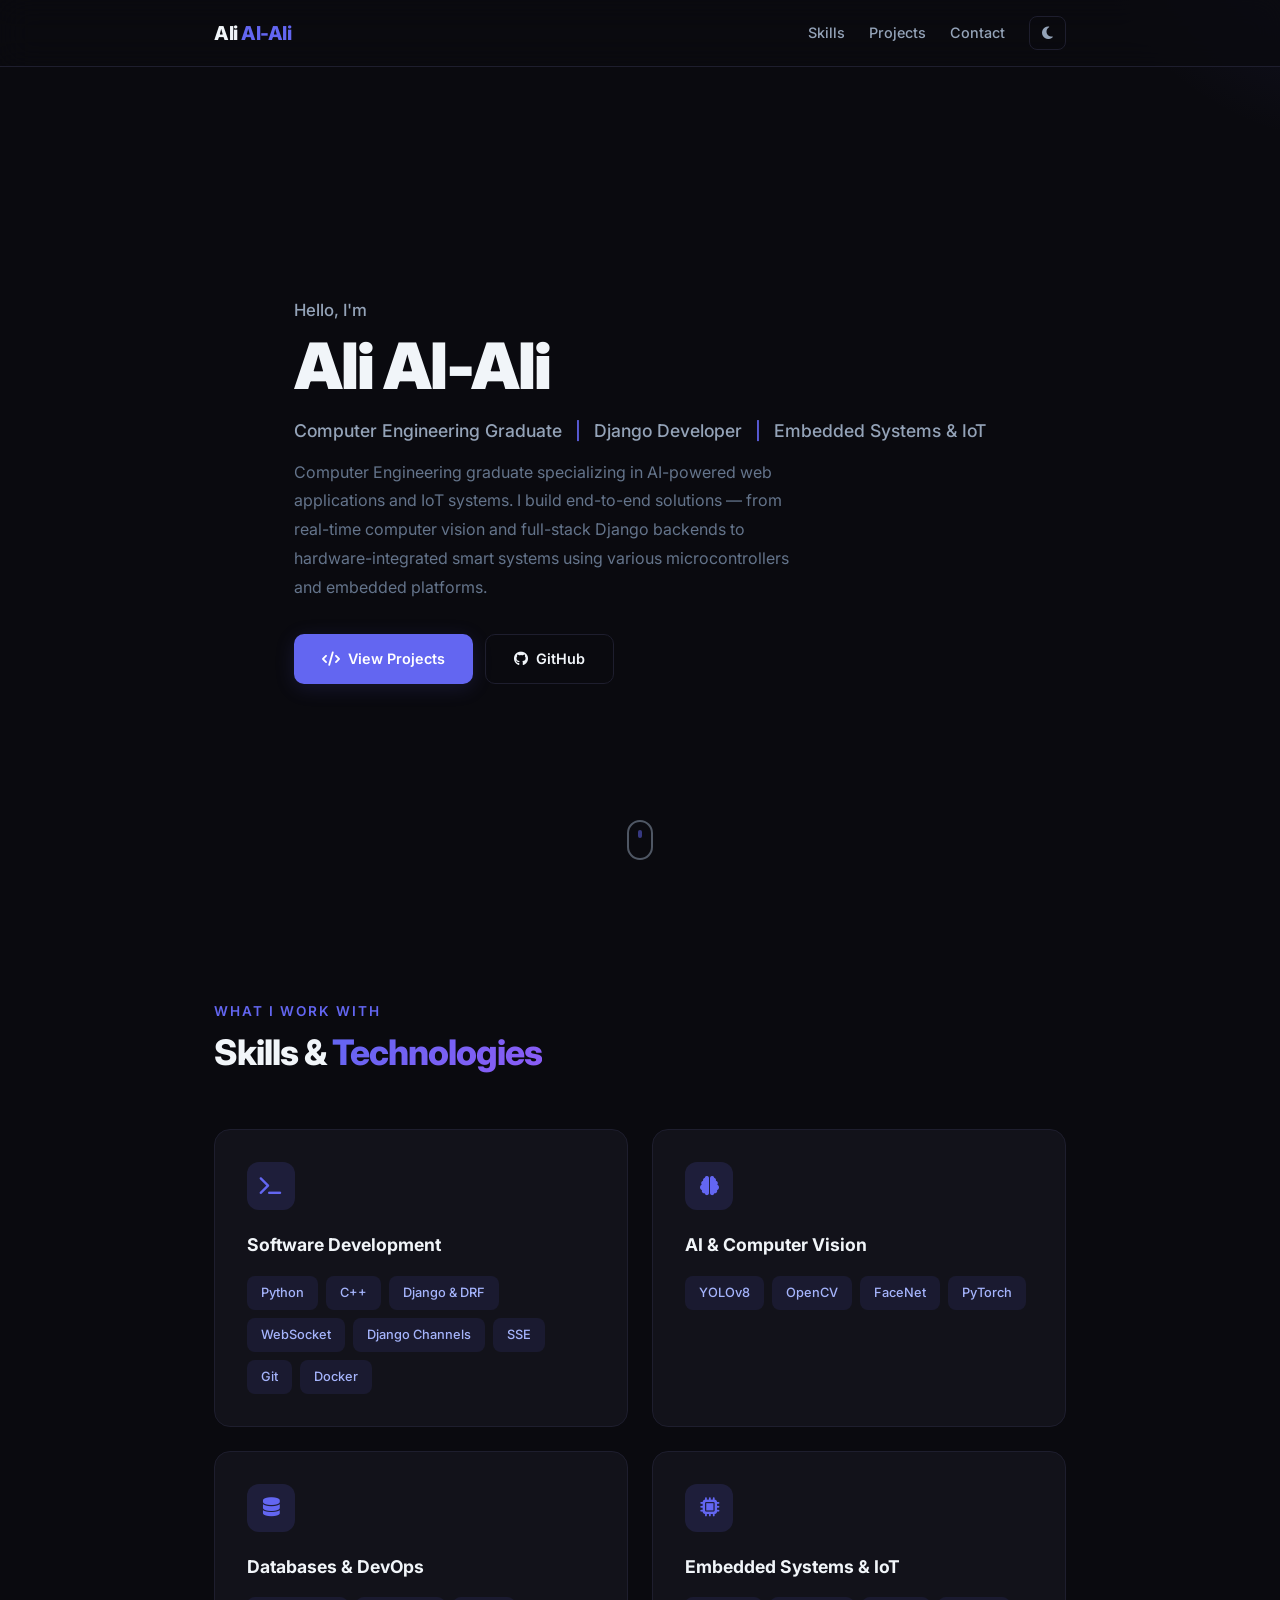
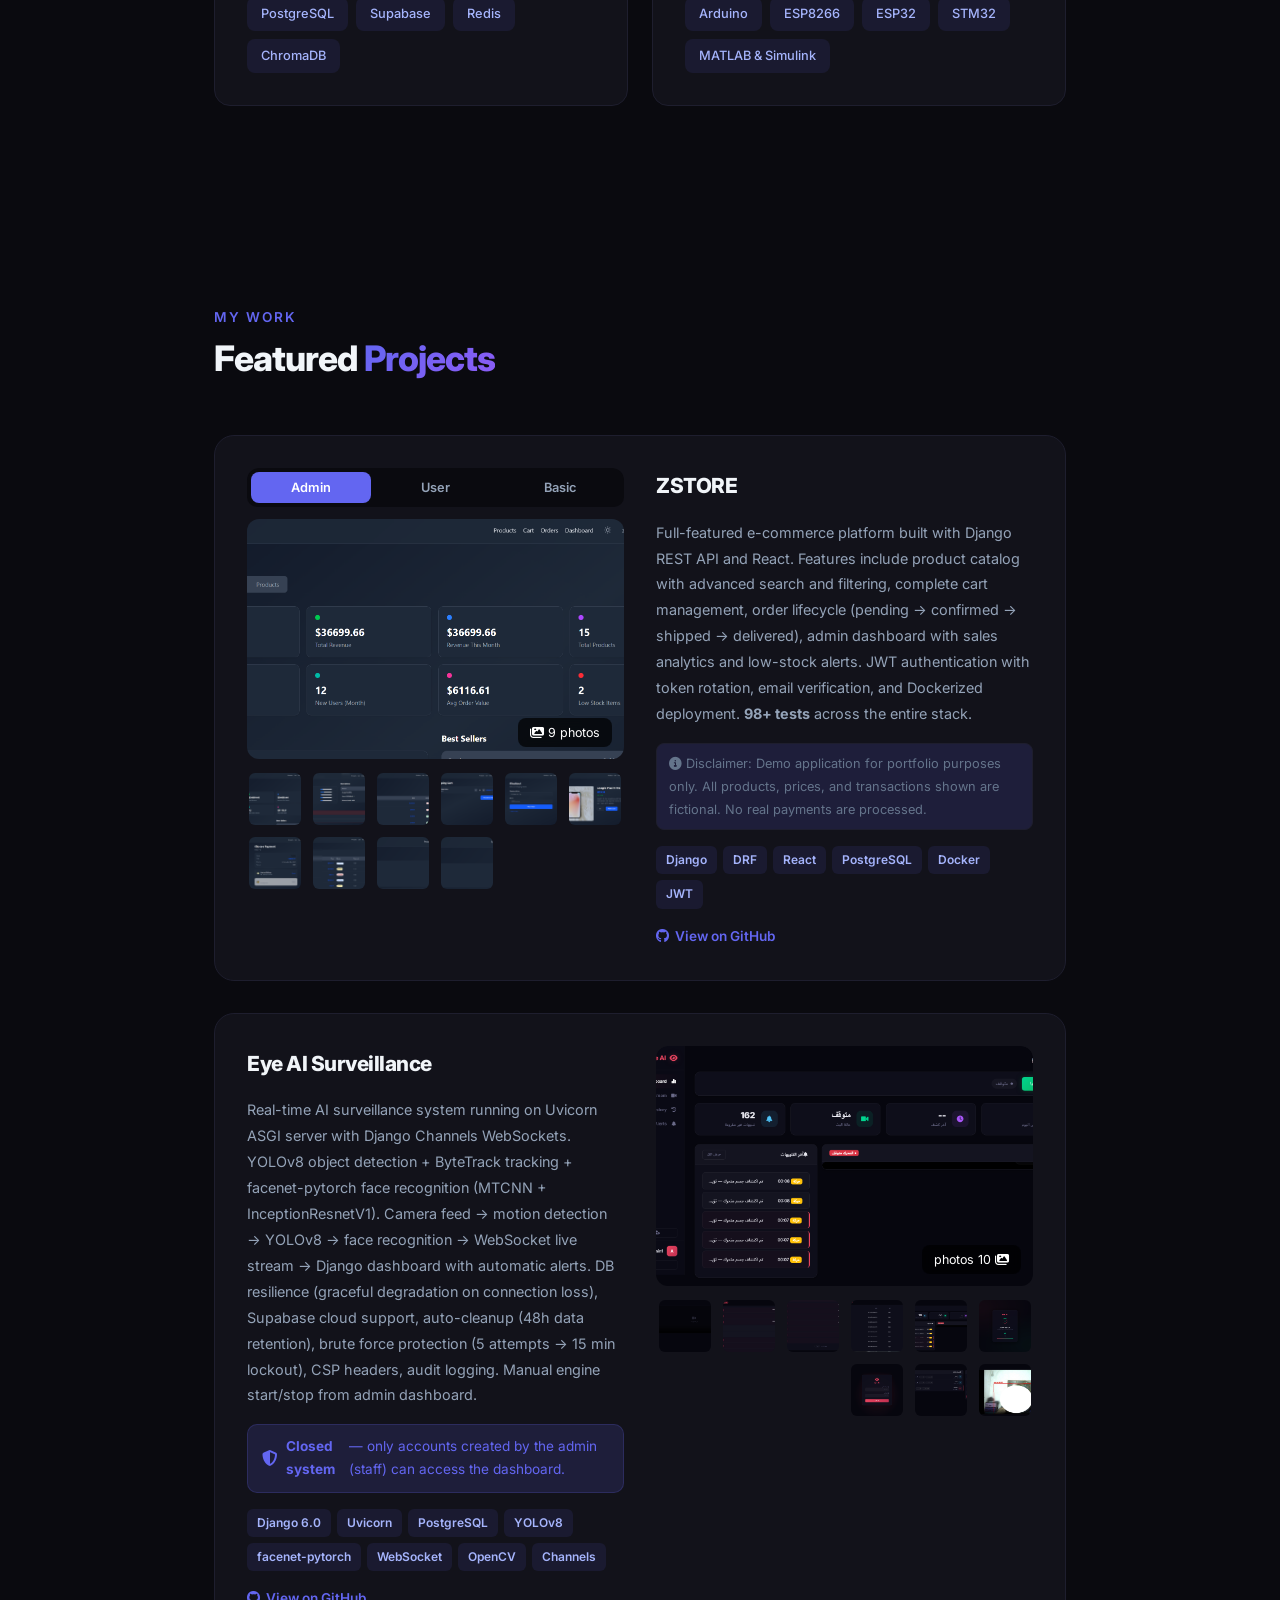
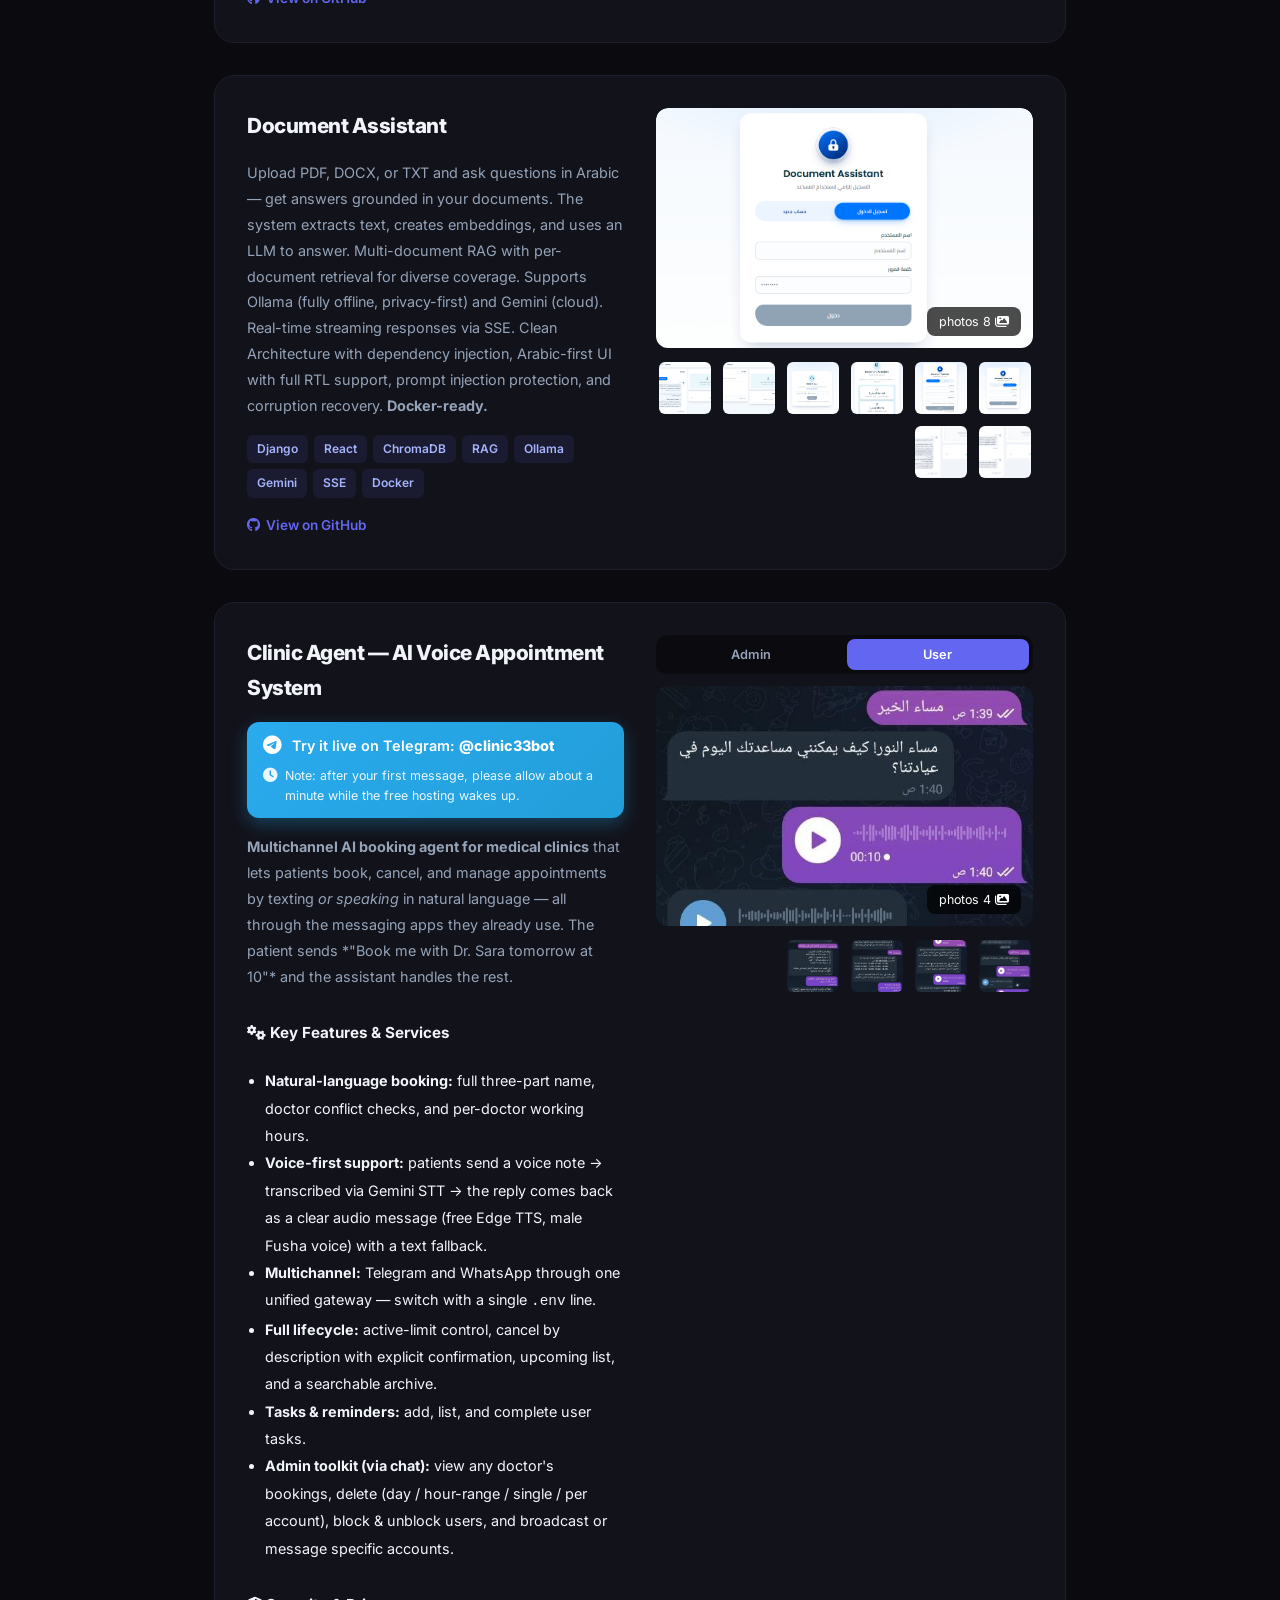
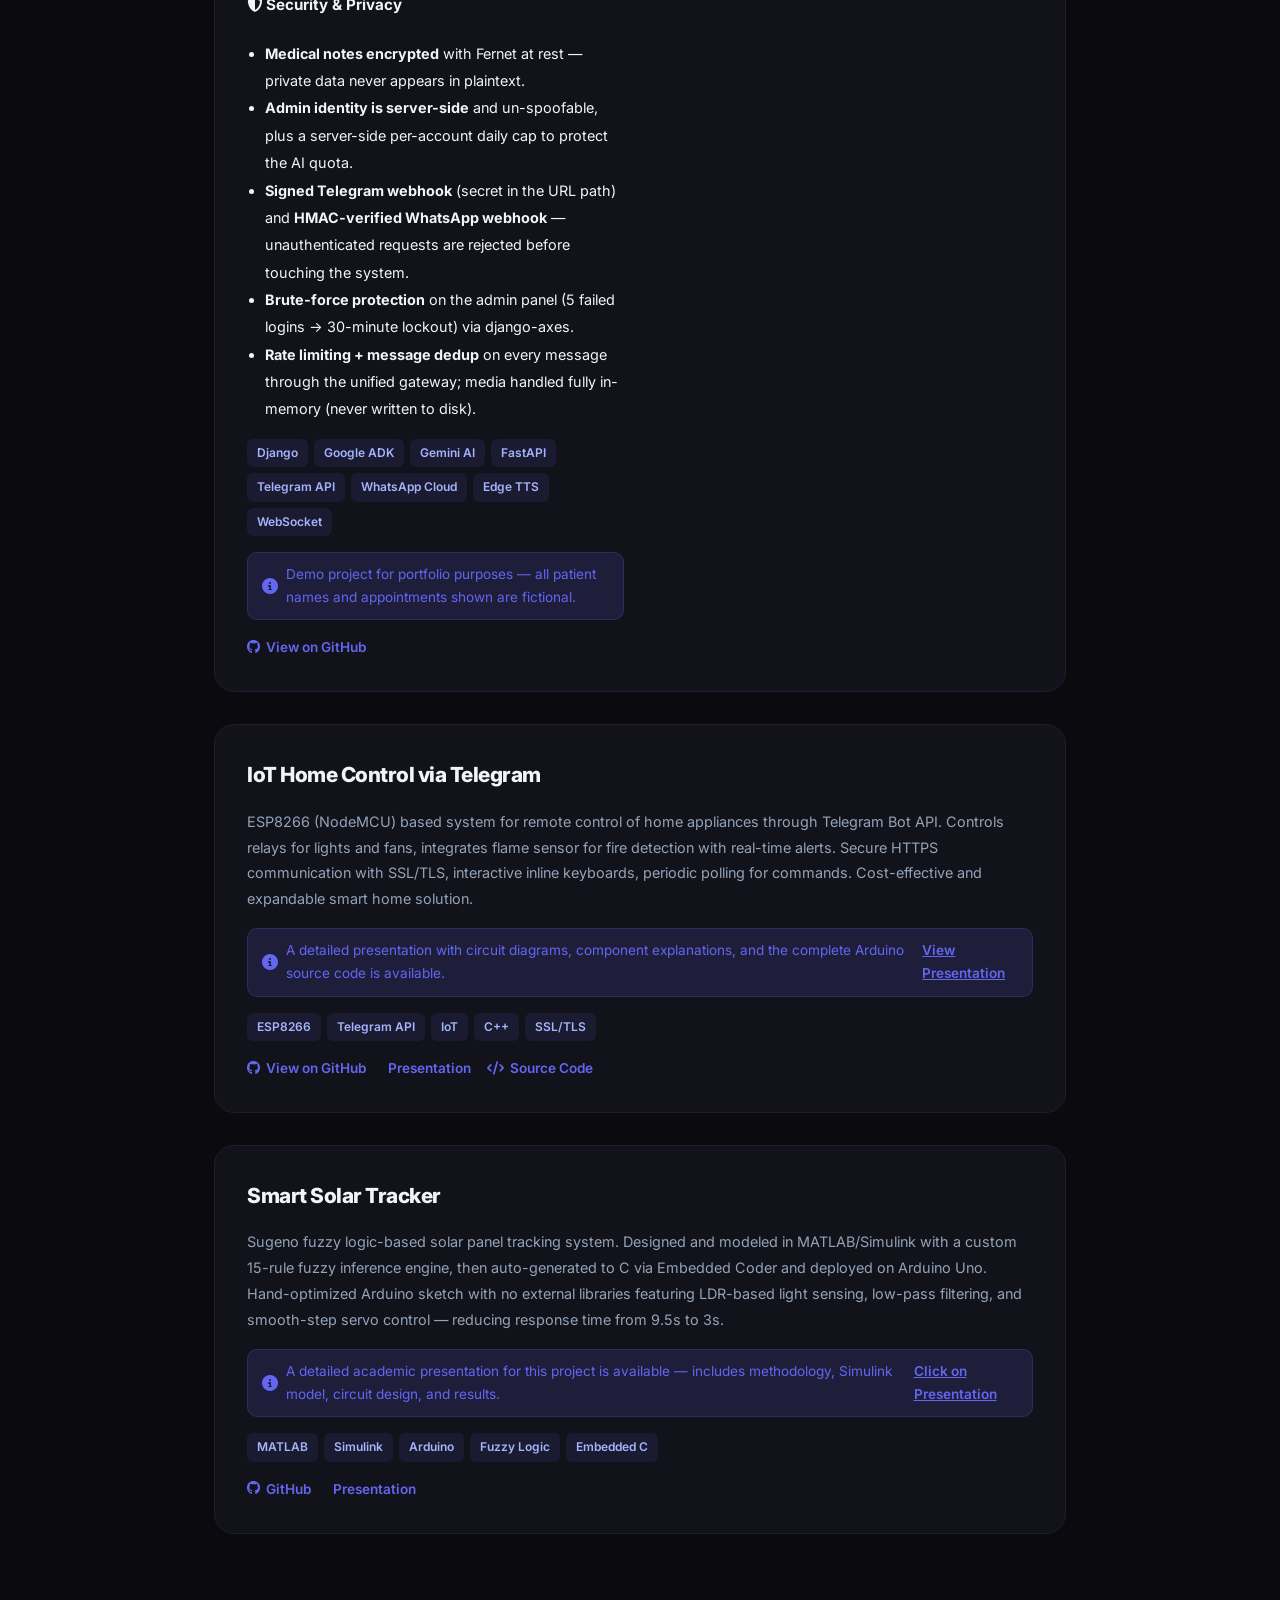
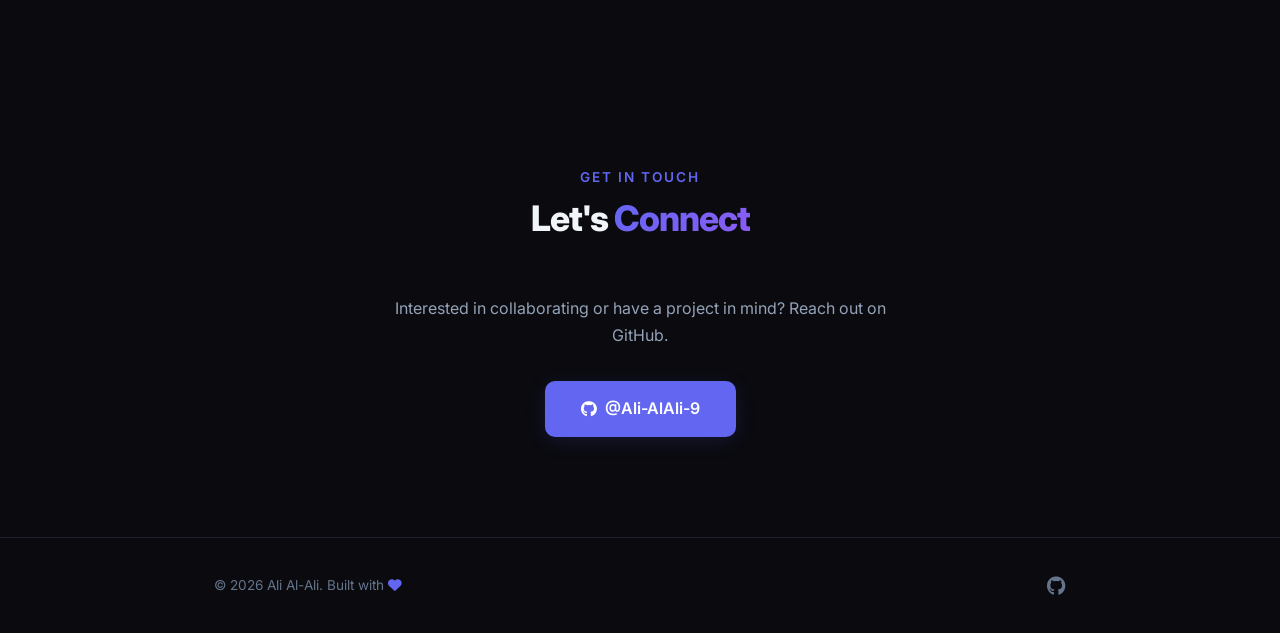
==== commit 4645ceeb: "Clinic CTA: move the cold-start note inside the blue Telegram box" ====
--- a/index.html
+++ b/index.html
@@ -308,14 +308,16 @@
                     <div class="project-header">
                         <h3>Clinic Agent — AI Voice Appointment System</h3>
                     </div>
-                    <a href="https://t.me/clinic33bot" target="_blank" rel="noopener" class="project-cta">
-                        <i class="fab fa-telegram"></i>
-                        <span>Try it live on Telegram: <strong>@clinic33bot</strong></span>
-                    </a>
-                    <p class="project-hint">
-                        <i class="fas fa-clock"></i>
-                        <span>Note: after your first message, please allow about a minute while the free hosting wakes up.</span>
-                    </p>
+                    <div class="project-cta">
+                        <a href="https://t.me/clinic33bot" target="_blank" rel="noopener" class="project-cta-main">
+                            <i class="fab fa-telegram"></i>
+                            <span>Try it live on Telegram: <strong>@clinic33bot</strong></span>
+                        </a>
+                        <div class="project-cta-hint">
+                            <i class="fas fa-clock"></i>
+                            <span>Note: after your first message, please allow about a minute while the free hosting wakes up.</span>
+                        </div>
+                    </div>
                     <p><strong>Multichannel AI booking agent for medical clinics</strong> that lets patients book, cancel, and manage appointments by texting <em>or speaking</em> in natural language — all through the messaging apps they already use. The patient sends *"Book me with Dr. Sara tomorrow at 10"* and the assistant handles the rest.</p>
 
                     <h4 style="margin:14px 0 6px;font-size:0.95rem;color:var(--heading);"><i class="fas fa-cogs"></i> Key Features &amp; Services</h4>
--- a/style.css
+++ b/style.css
@@ -642,51 +642,57 @@
     flex-shrink: 0;
 }
 
-/* Try-it-live CTA (Telegram bot) */
+/* Try-it-live CTA (Telegram bot) — button and cold-start note in one box */
 .project-cta {
-    display: inline-flex;
-    align-items: center;
-    gap: 10px;
+    display: flex;
+    flex-direction: column;
+    gap: 8px;
     align-self: flex-start;
     max-width: 100%;
-    padding: 11px 18px;
+    padding: 12px 16px;
     border-radius: 12px;
+    color: #fff;
+    background: linear-gradient(135deg, #2aabee, #229ed9);
+    box-shadow: 0 6px 18px rgba(34, 158, 217, 0.35);
+    transition: transform 0.2s ease, box-shadow 0.2s ease;
+}
+
+.project-cta:hover {
+    transform: translateY(-2px);
+    box-shadow: 0 10px 26px rgba(34, 158, 217, 0.55);
+}
+
+.project-cta-main {
+    display: inline-flex;
+    align-items: center;
+    gap: 10px;
     font-size: 0.9rem;
     font-weight: 600;
     color: #fff;
     text-decoration: none;
-    background: linear-gradient(135deg, #2aabee, #229ed9);
-    box-shadow: 0 6px 18px rgba(34, 158, 217, 0.35);
-    transition: transform 0.2s ease, box-shadow 0.2s ease;
-}
-
-.project-cta:hover {
-    transform: translateY(-2px);
-    box-shadow: 0 10px 26px rgba(34, 158, 217, 0.55);
-}
-
-.project-cta i {
+}
+
+.project-cta-main i {
     font-size: 1.2rem;
     flex-shrink: 0;
 }
 
-.project-cta strong {
+.project-cta-main strong {
     font-weight: 800;
 }
 
-/* Cold-start hint under the CTA */
-.project-hint {
+.project-cta-hint {
     display: flex;
     align-items: flex-start;
     gap: 8px;
-    font-size: 0.8rem;
-    line-height: 1.7;
-    color: var(--text-muted);
-}
-
-.project-hint i {
-    color: var(--accent);
-    margin-top: 3px;
+    font-size: 0.78rem;
+    line-height: 1.6;
+    color: rgba(255, 255, 255, 0.9);
+}
+
+.project-cta-hint i {
+    font-size: 0.9rem;
+    margin-top: 2px;
     flex-shrink: 0;
 }
 
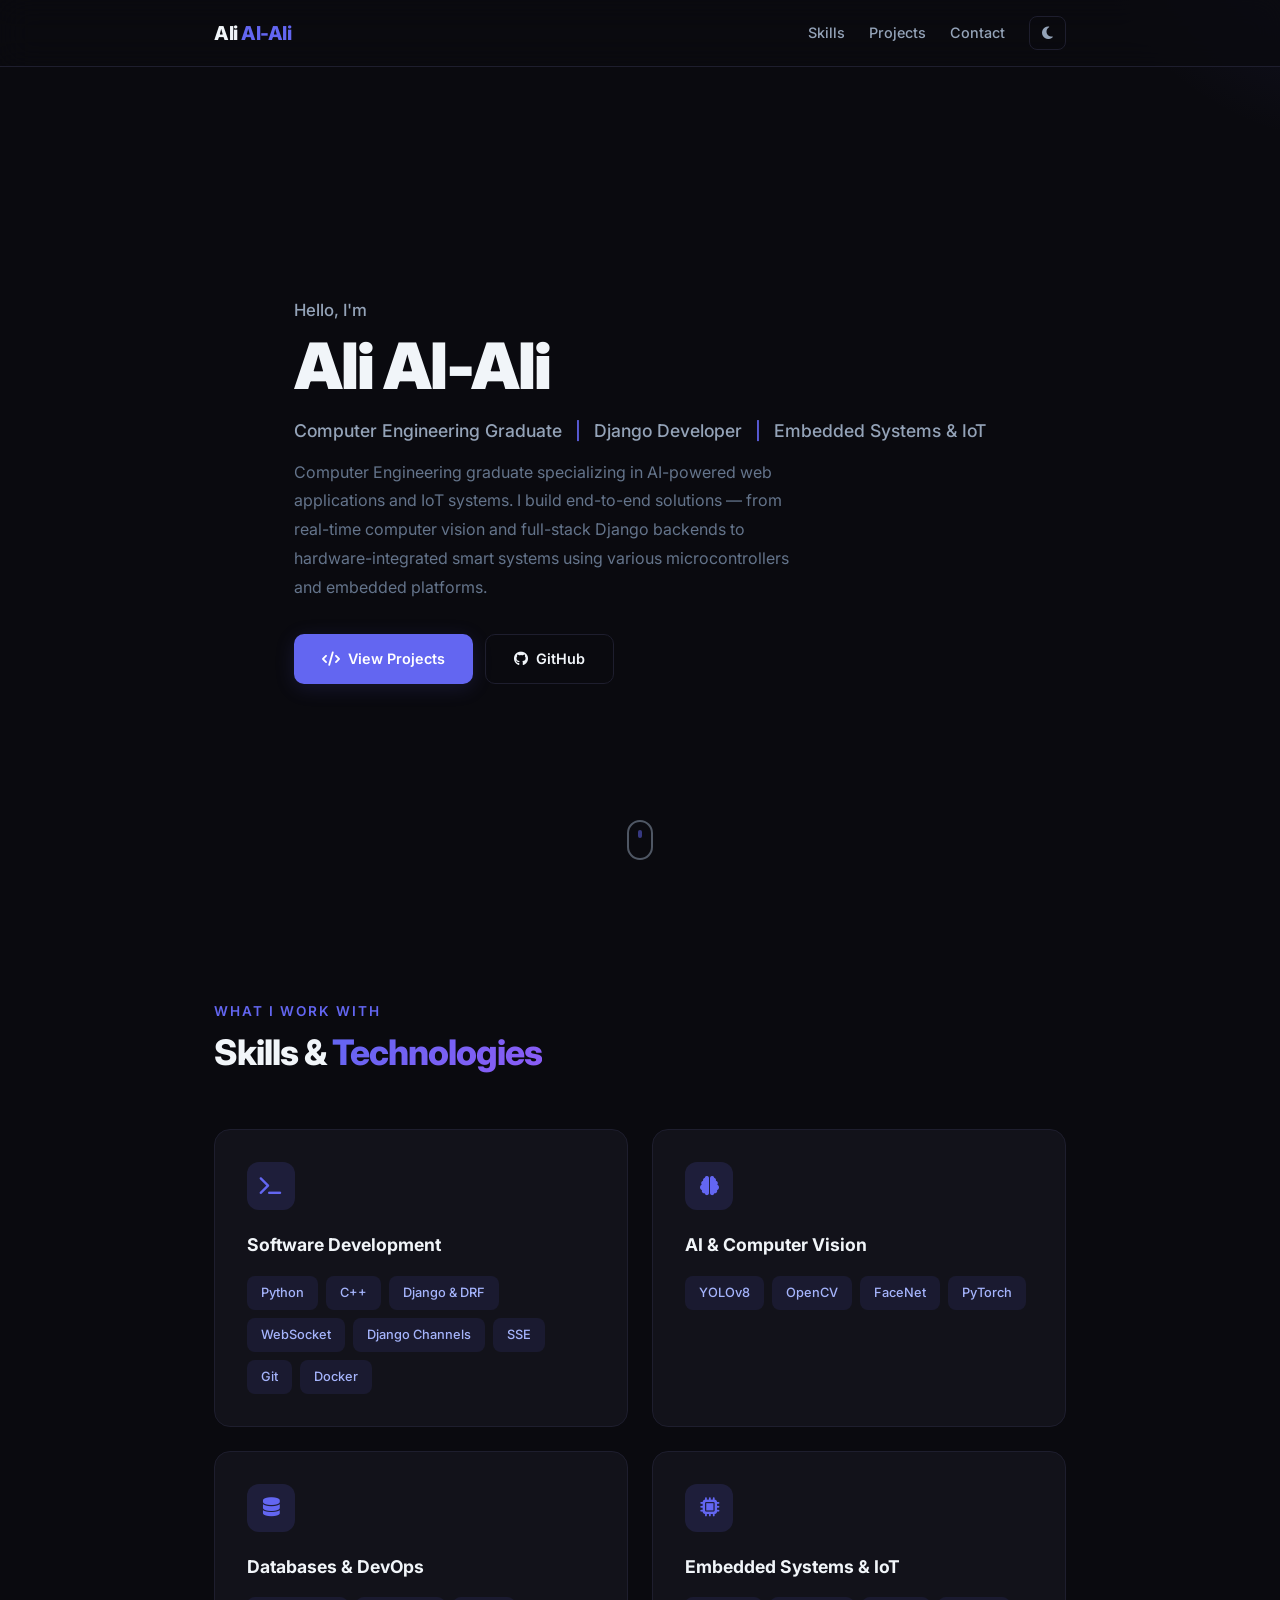
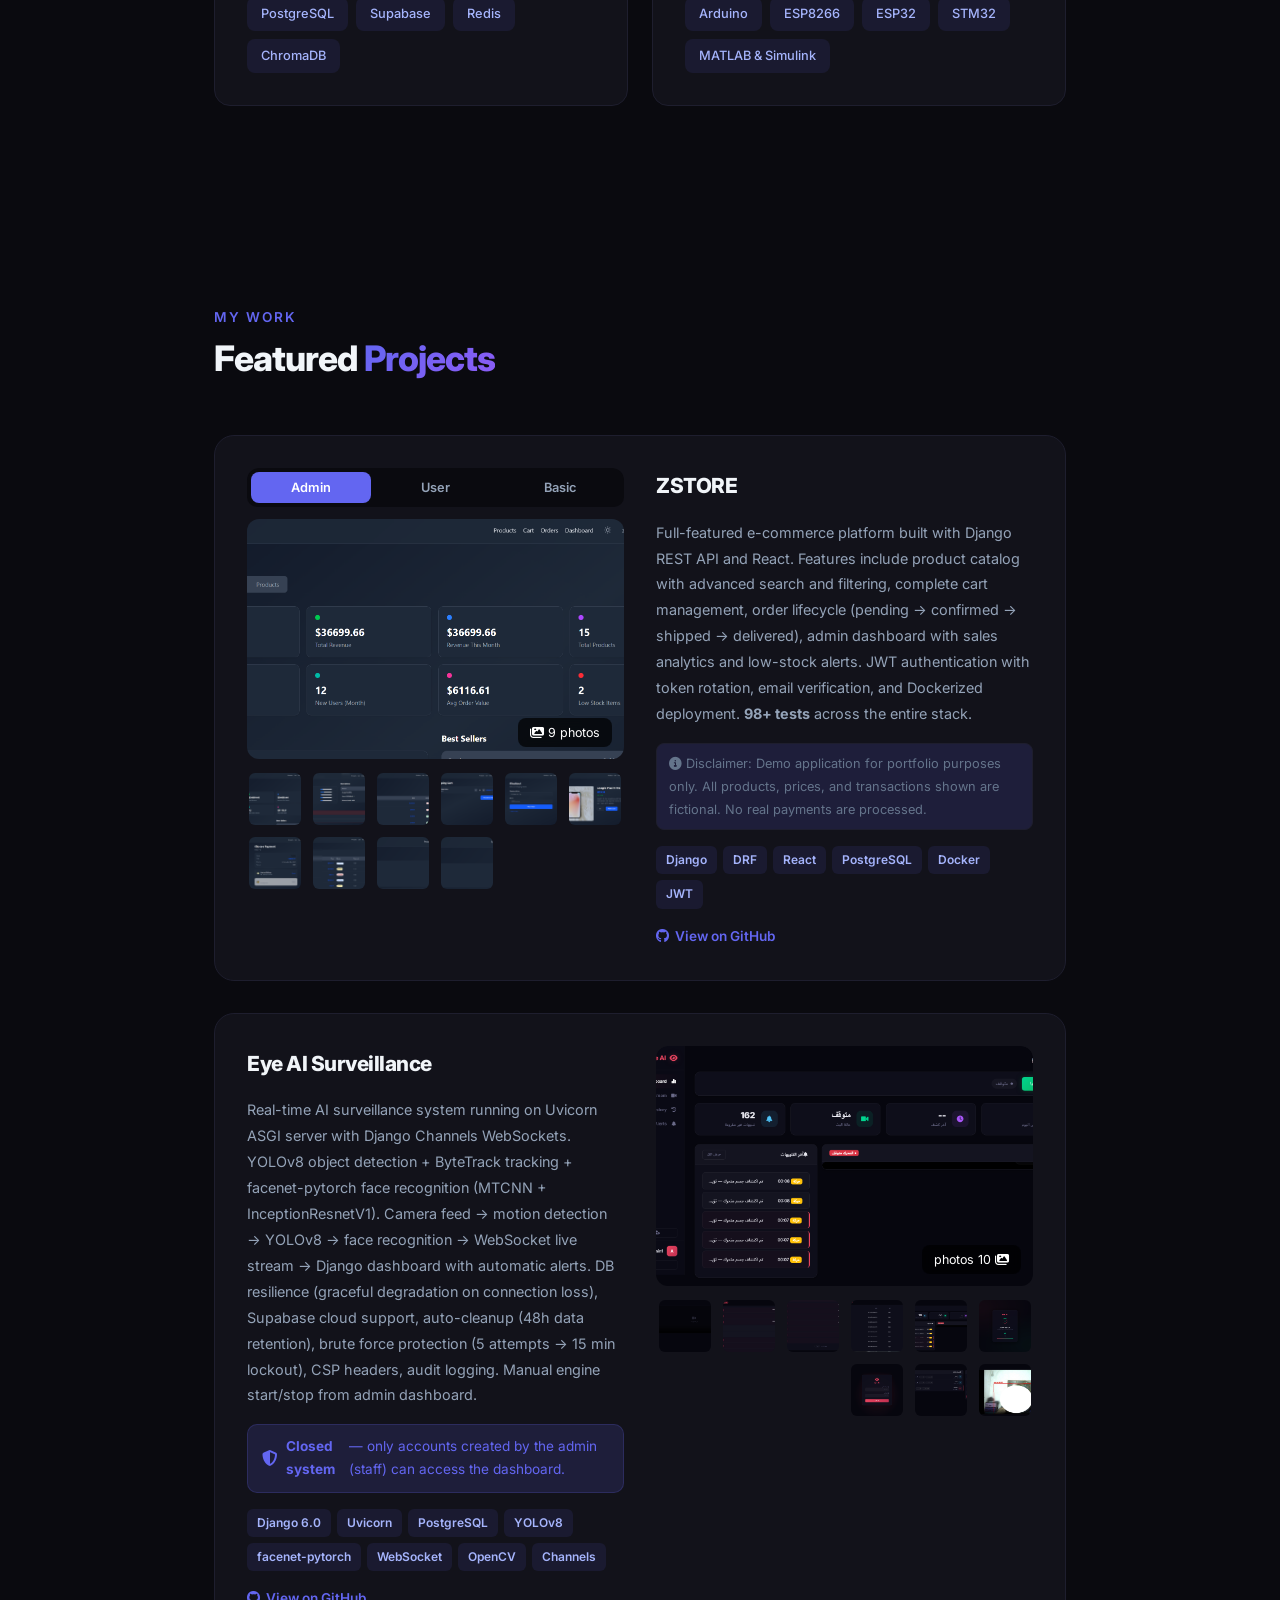
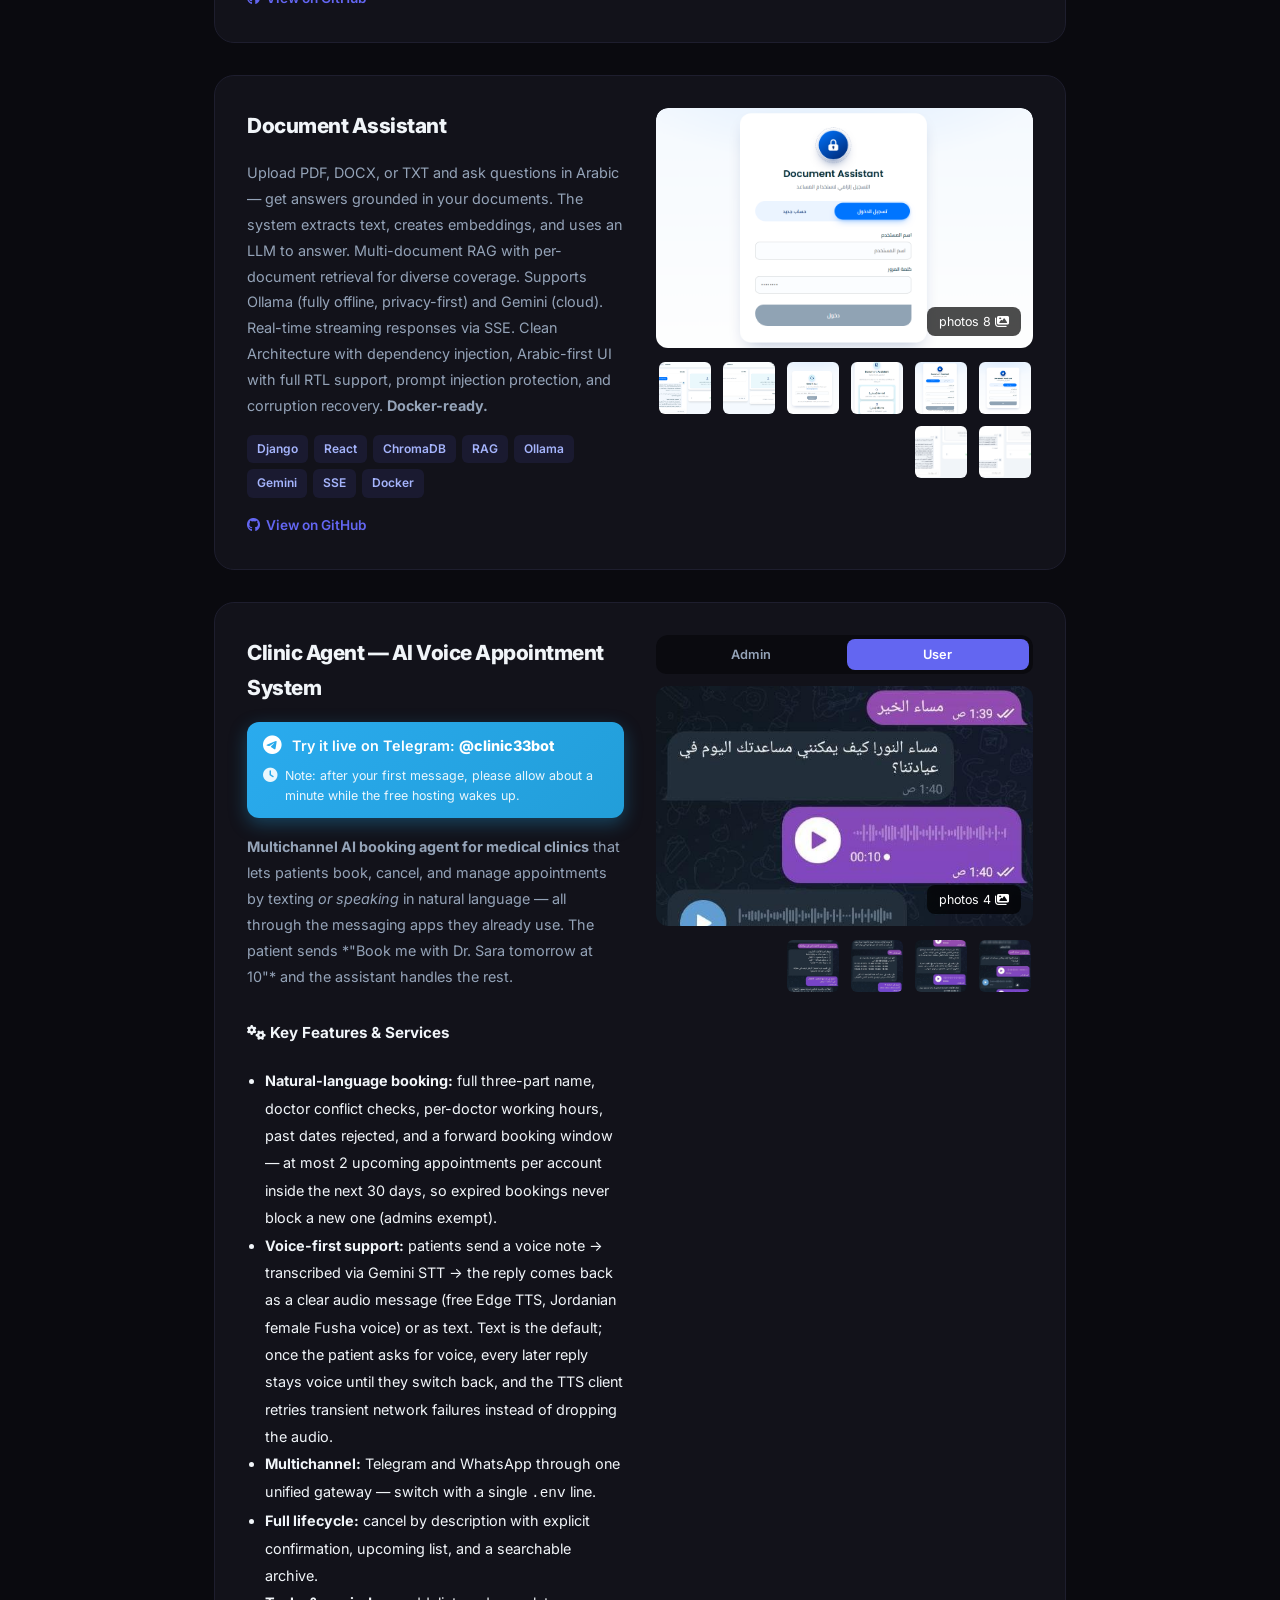
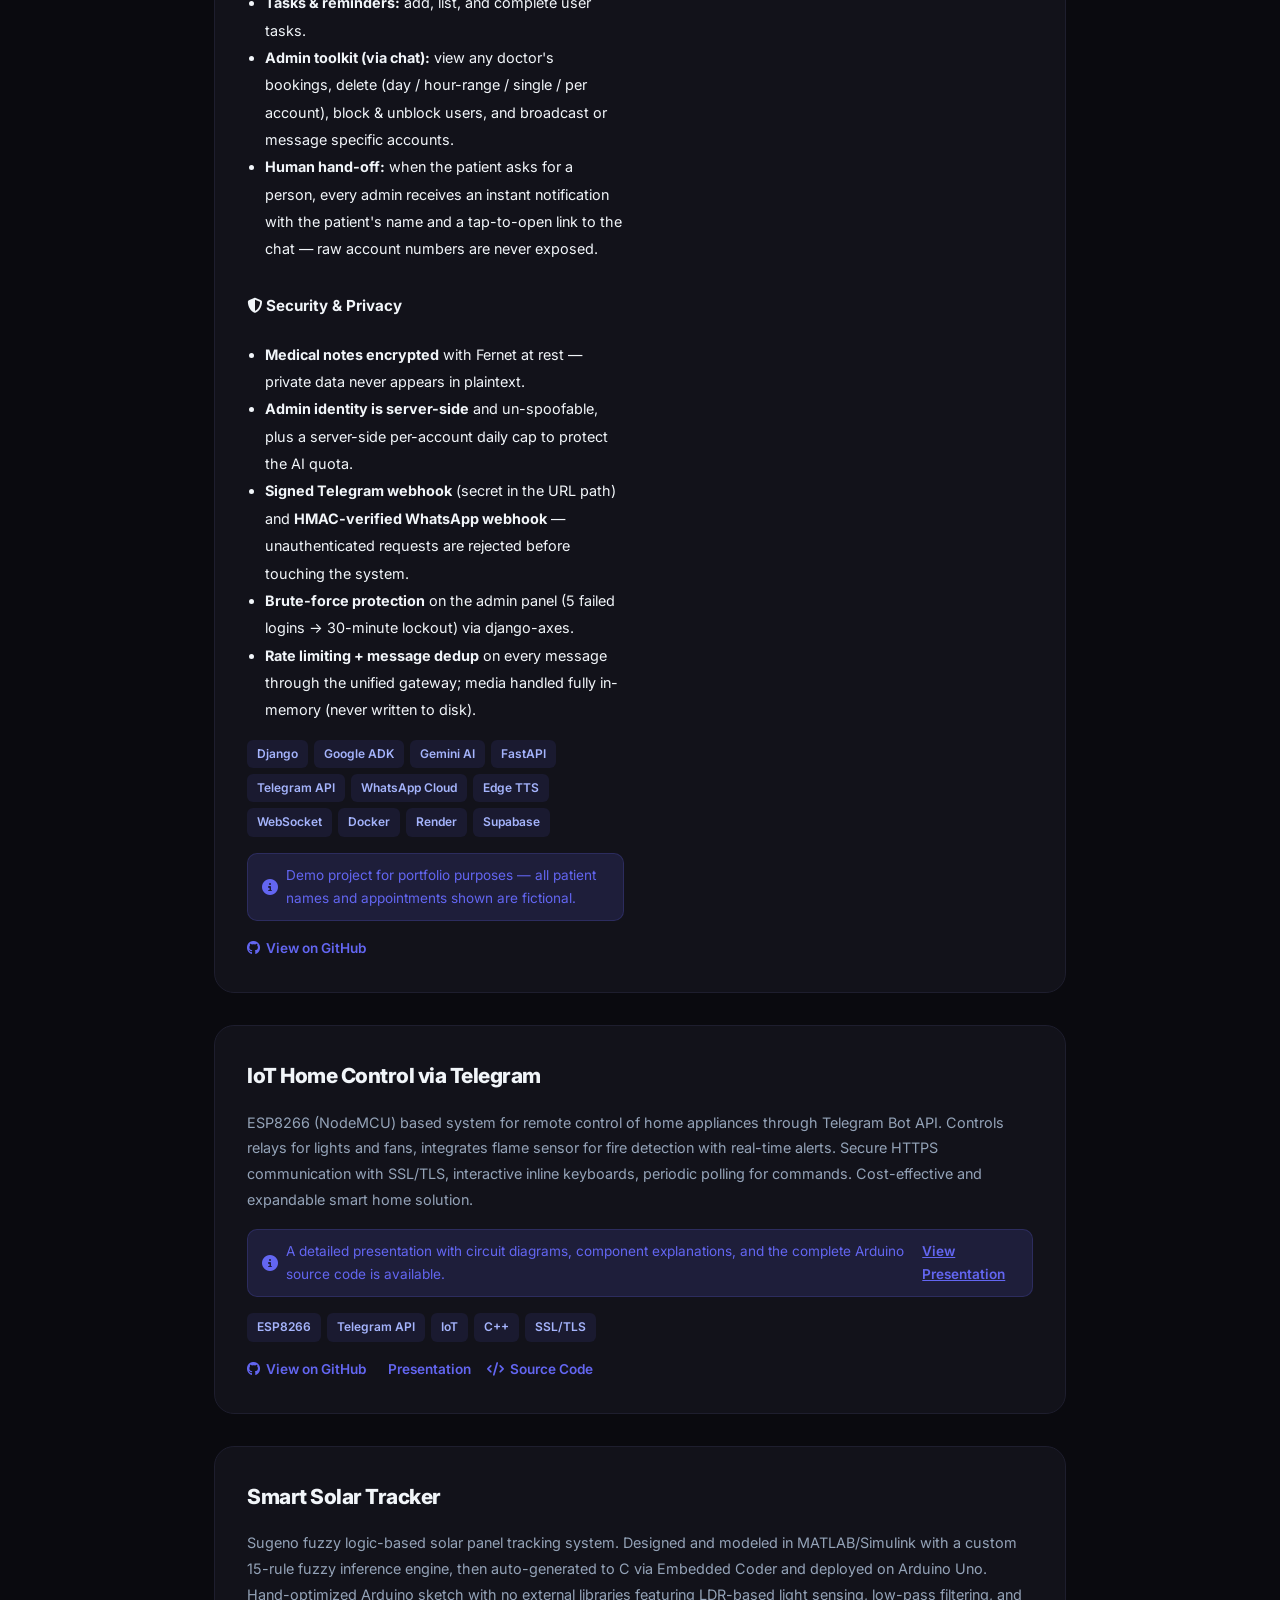
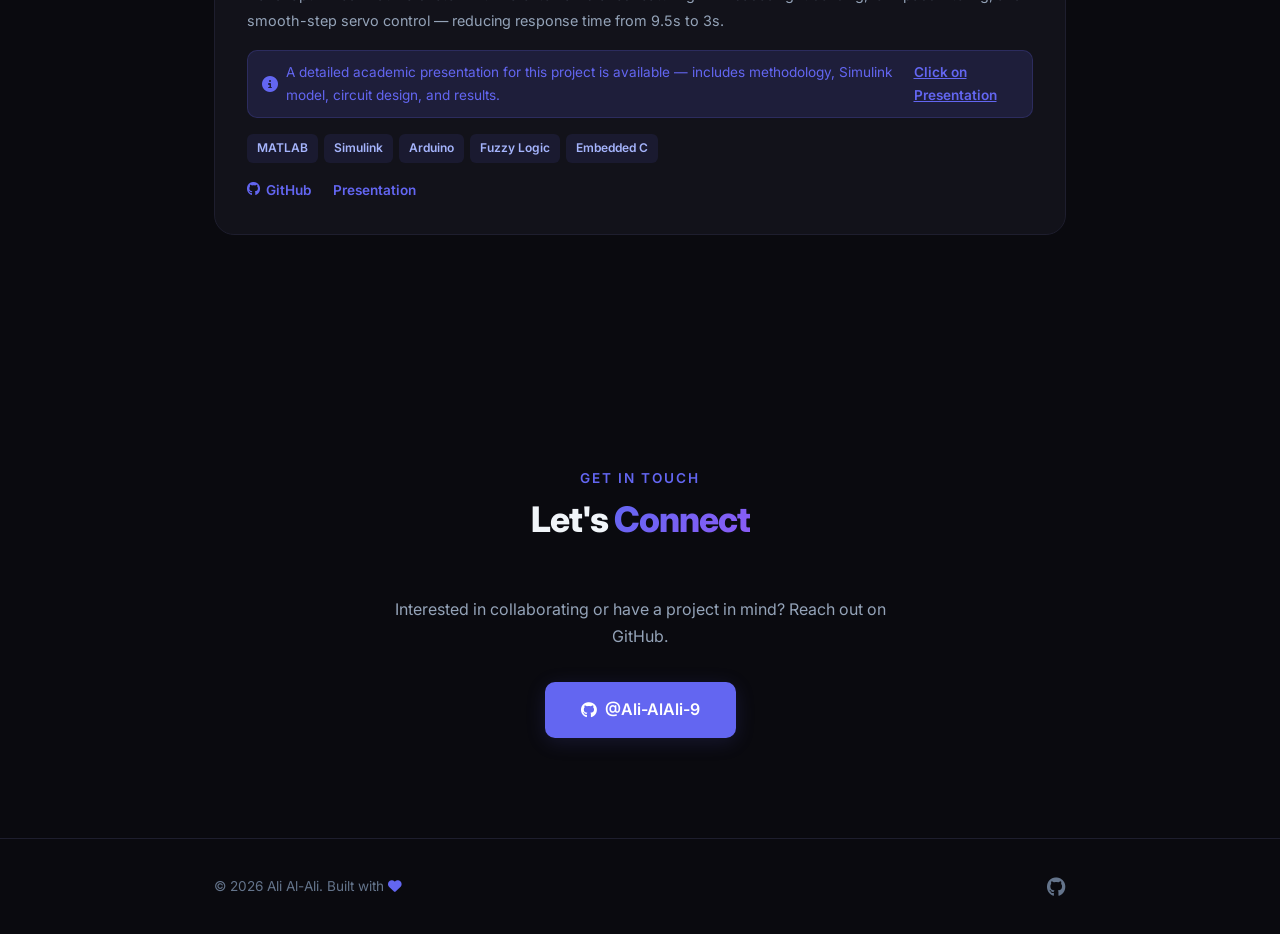
==== commit 3c8627b8: "Clinic project: match latest agent features (booking window, voice mode, admin hand-off)" ====
--- a/index.html
+++ b/index.html
@@ -322,12 +322,13 @@
 
                     <h4 style="margin:14px 0 6px;font-size:0.95rem;color:var(--heading);"><i class="fas fa-cogs"></i> Key Features &amp; Services</h4>
                     <ul style="margin:0;padding-left:18px;font-size:0.9rem;line-height:1.9;color:var(--text);">
-                        <li><strong>Natural-language booking:</strong> full three-part name, doctor conflict checks, and per-doctor working hours.</li>
-                        <li><strong>Voice-first support:</strong> patients send a voice note → transcribed via Gemini STT → the reply comes back as a clear audio message (free Edge TTS, male Fusha voice) with a text fallback.</li>
+                        <li><strong>Natural-language booking:</strong> full three-part name, doctor conflict checks, per-doctor working hours, past dates rejected, and a forward booking window — at most 2 upcoming appointments per account inside the next 30 days, so expired bookings never block a new one (admins exempt).</li>
+                        <li><strong>Voice-first support:</strong> patients send a voice note → transcribed via Gemini STT → the reply comes back as a clear audio message (free Edge TTS, Jordanian female Fusha voice) or as text. Text is the default; once the patient asks for voice, every later reply stays voice until they switch back, and the TTS client retries transient network failures instead of dropping the audio.</li>
                         <li><strong>Multichannel:</strong> Telegram and WhatsApp through one unified gateway — switch with a single <code>.env</code> line.</li>
-                        <li><strong>Full lifecycle:</strong> active-limit control, cancel by description with explicit confirmation, upcoming list, and a searchable archive.</li>
+                        <li><strong>Full lifecycle:</strong> cancel by description with explicit confirmation, upcoming list, and a searchable archive.</li>
                         <li><strong>Tasks &amp; reminders:</strong> add, list, and complete user tasks.</li>
                         <li><strong>Admin toolkit (via chat):</strong> view any doctor's bookings, delete (day / hour-range / single / per account), block &amp; unblock users, and broadcast or message specific accounts.</li>
+                        <li><strong>Human hand-off:</strong> when the patient asks for a person, every admin receives an instant notification with the patient's name and a tap-to-open link to the chat — raw account numbers are never exposed.</li>
                     </ul>
 
                     <h4 style="margin:14px 0 6px;font-size:0.95rem;color:var(--heading);"><i class="fas fa-shield-alt"></i> Security &amp; Privacy</h4>
@@ -348,6 +349,9 @@
                         <span class="tech-tag">WhatsApp Cloud</span>
                         <span class="tech-tag">Edge TTS</span>
                         <span class="tech-tag">WebSocket</span>
+                        <span class="tech-tag">Docker</span>
+                        <span class="tech-tag">Render</span>
+                        <span class="tech-tag">Supabase</span>
                     </div>
                     <div class="project-notice">
                         <i class="fas fa-info-circle"></i> Demo project for portfolio purposes — all patient names and appointments shown are fictional.
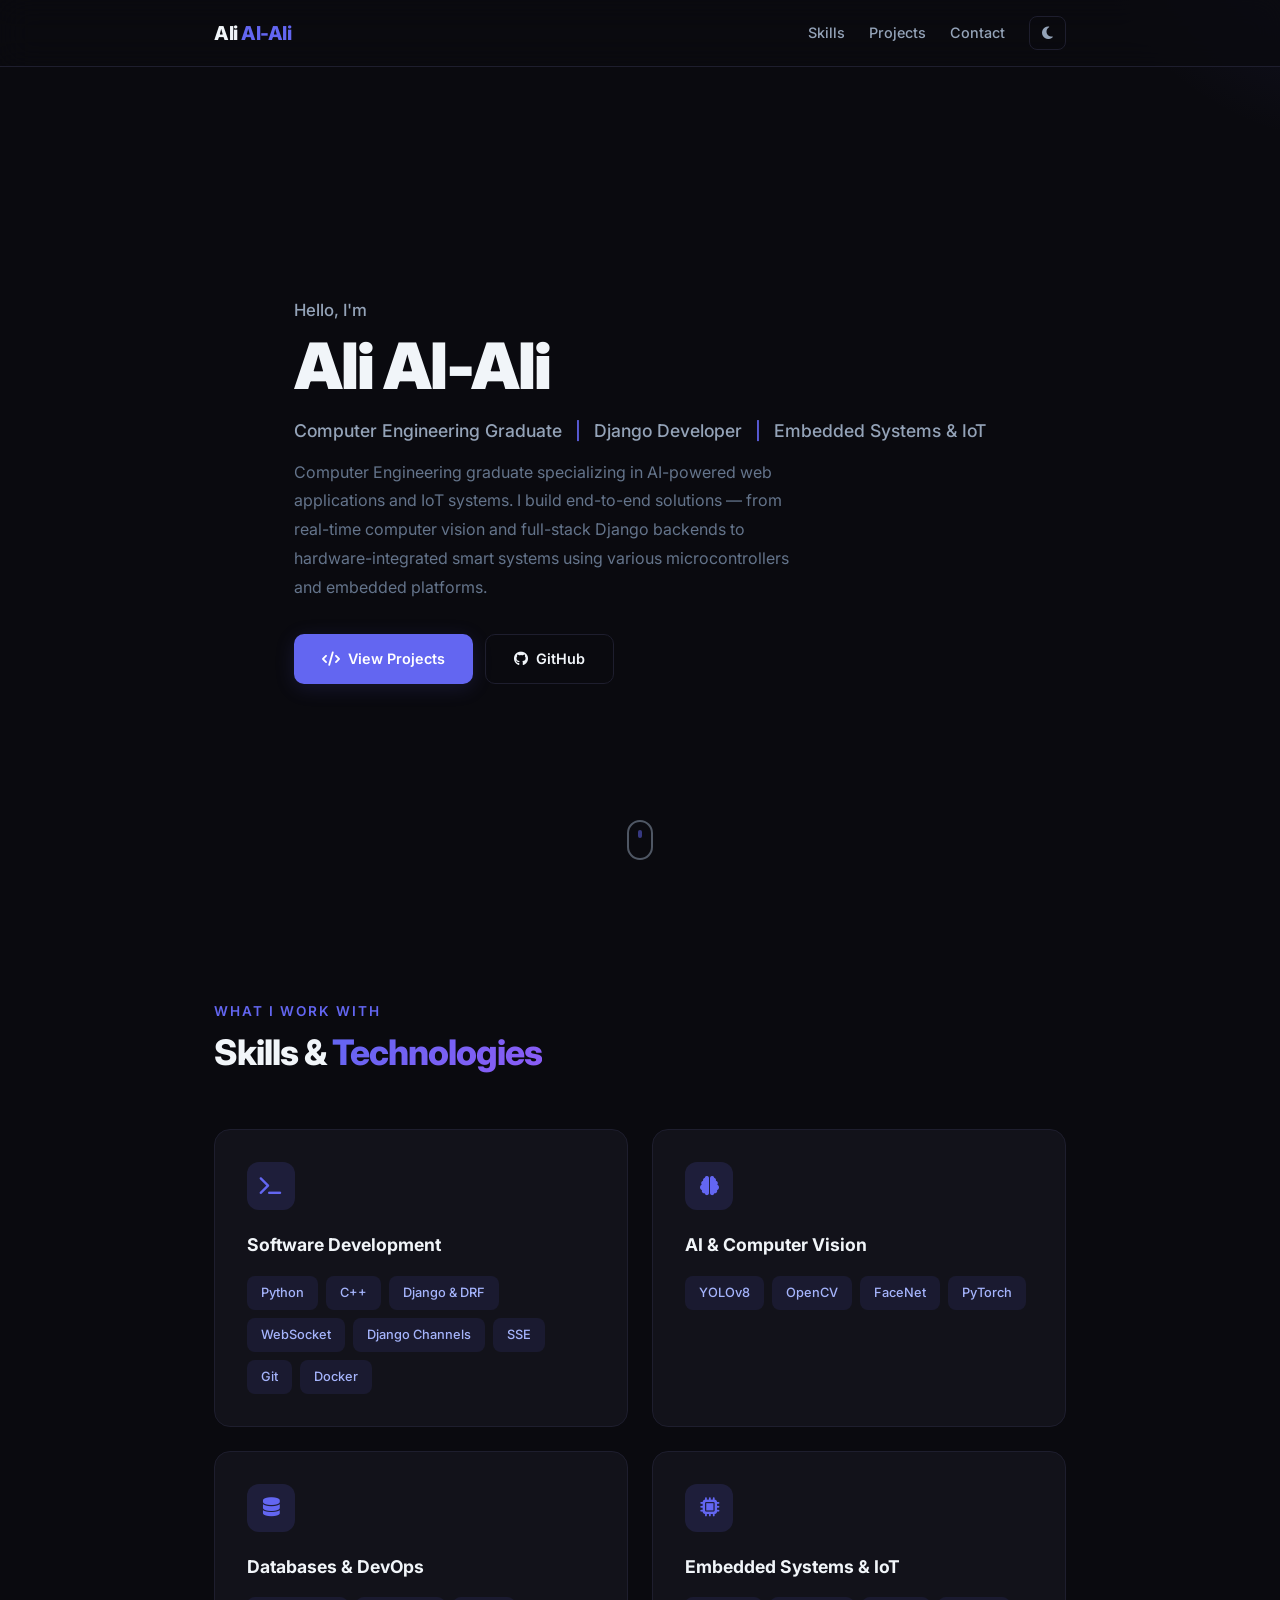
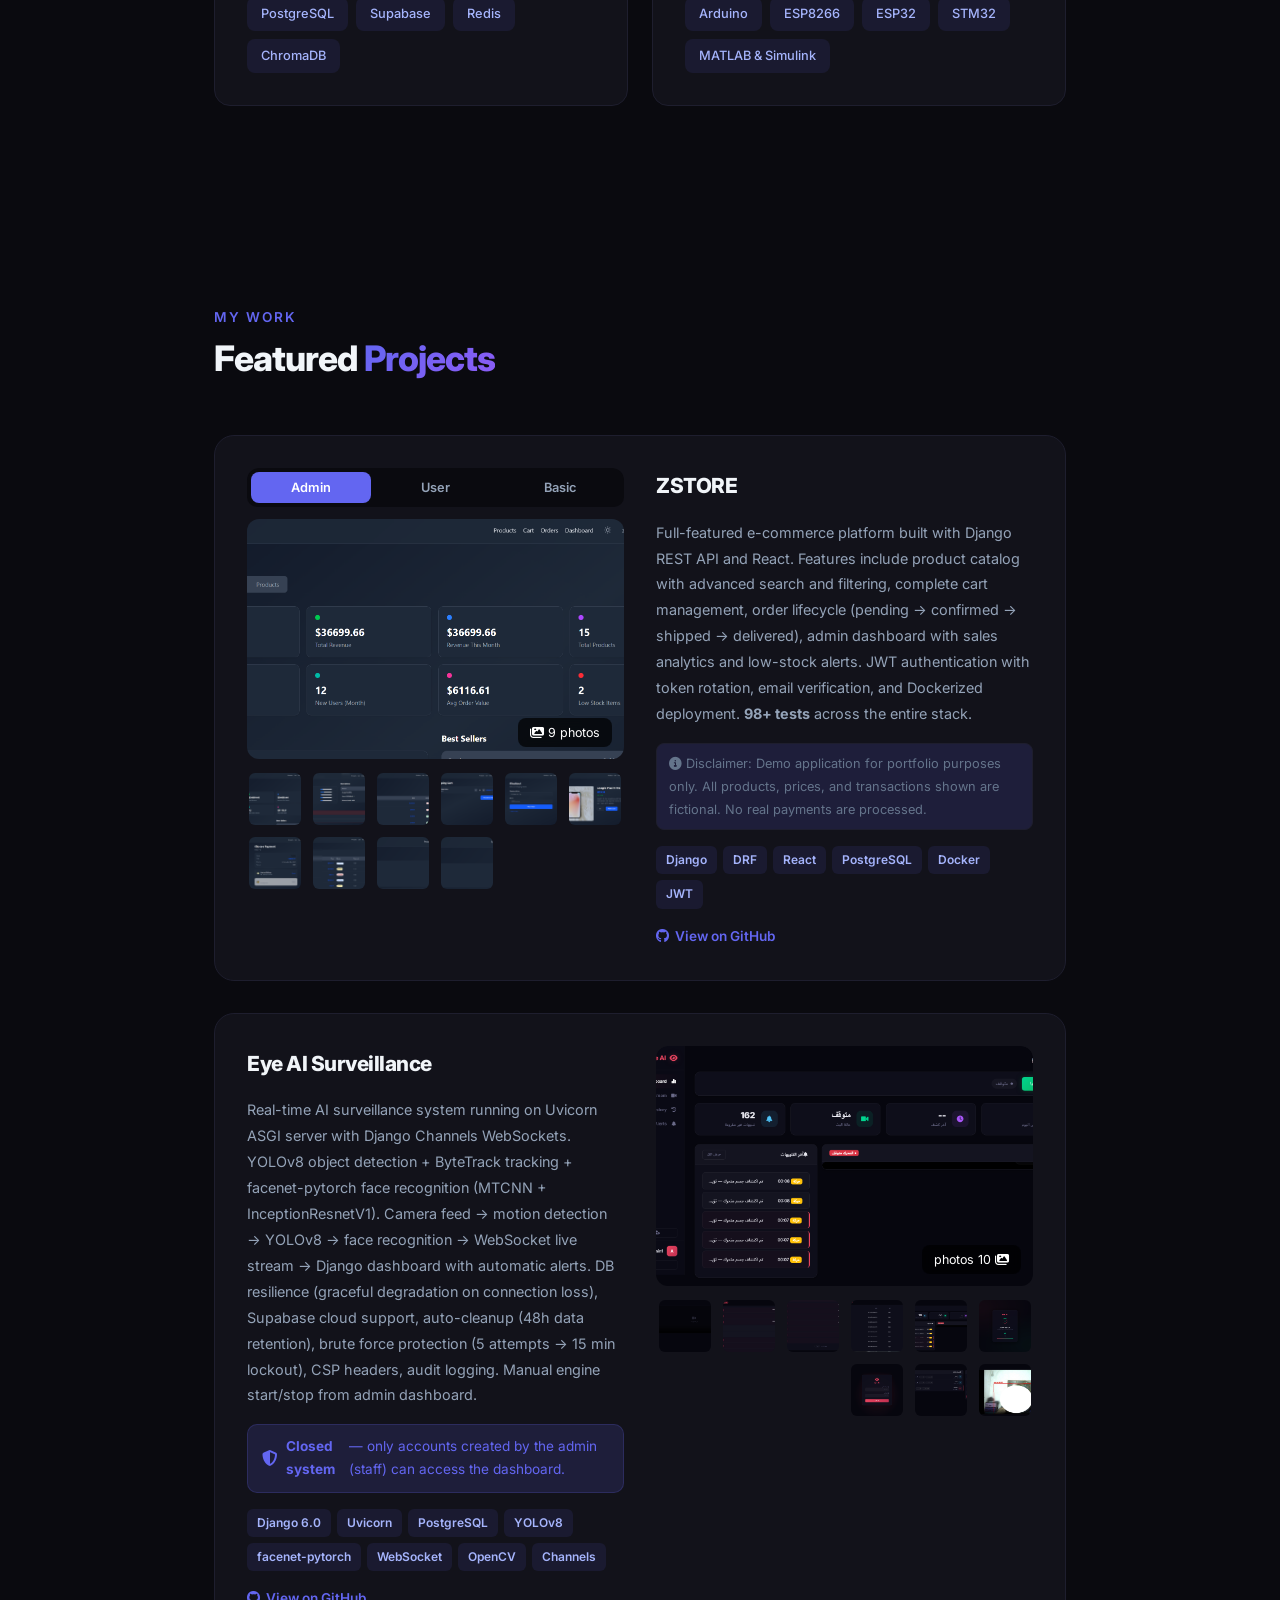
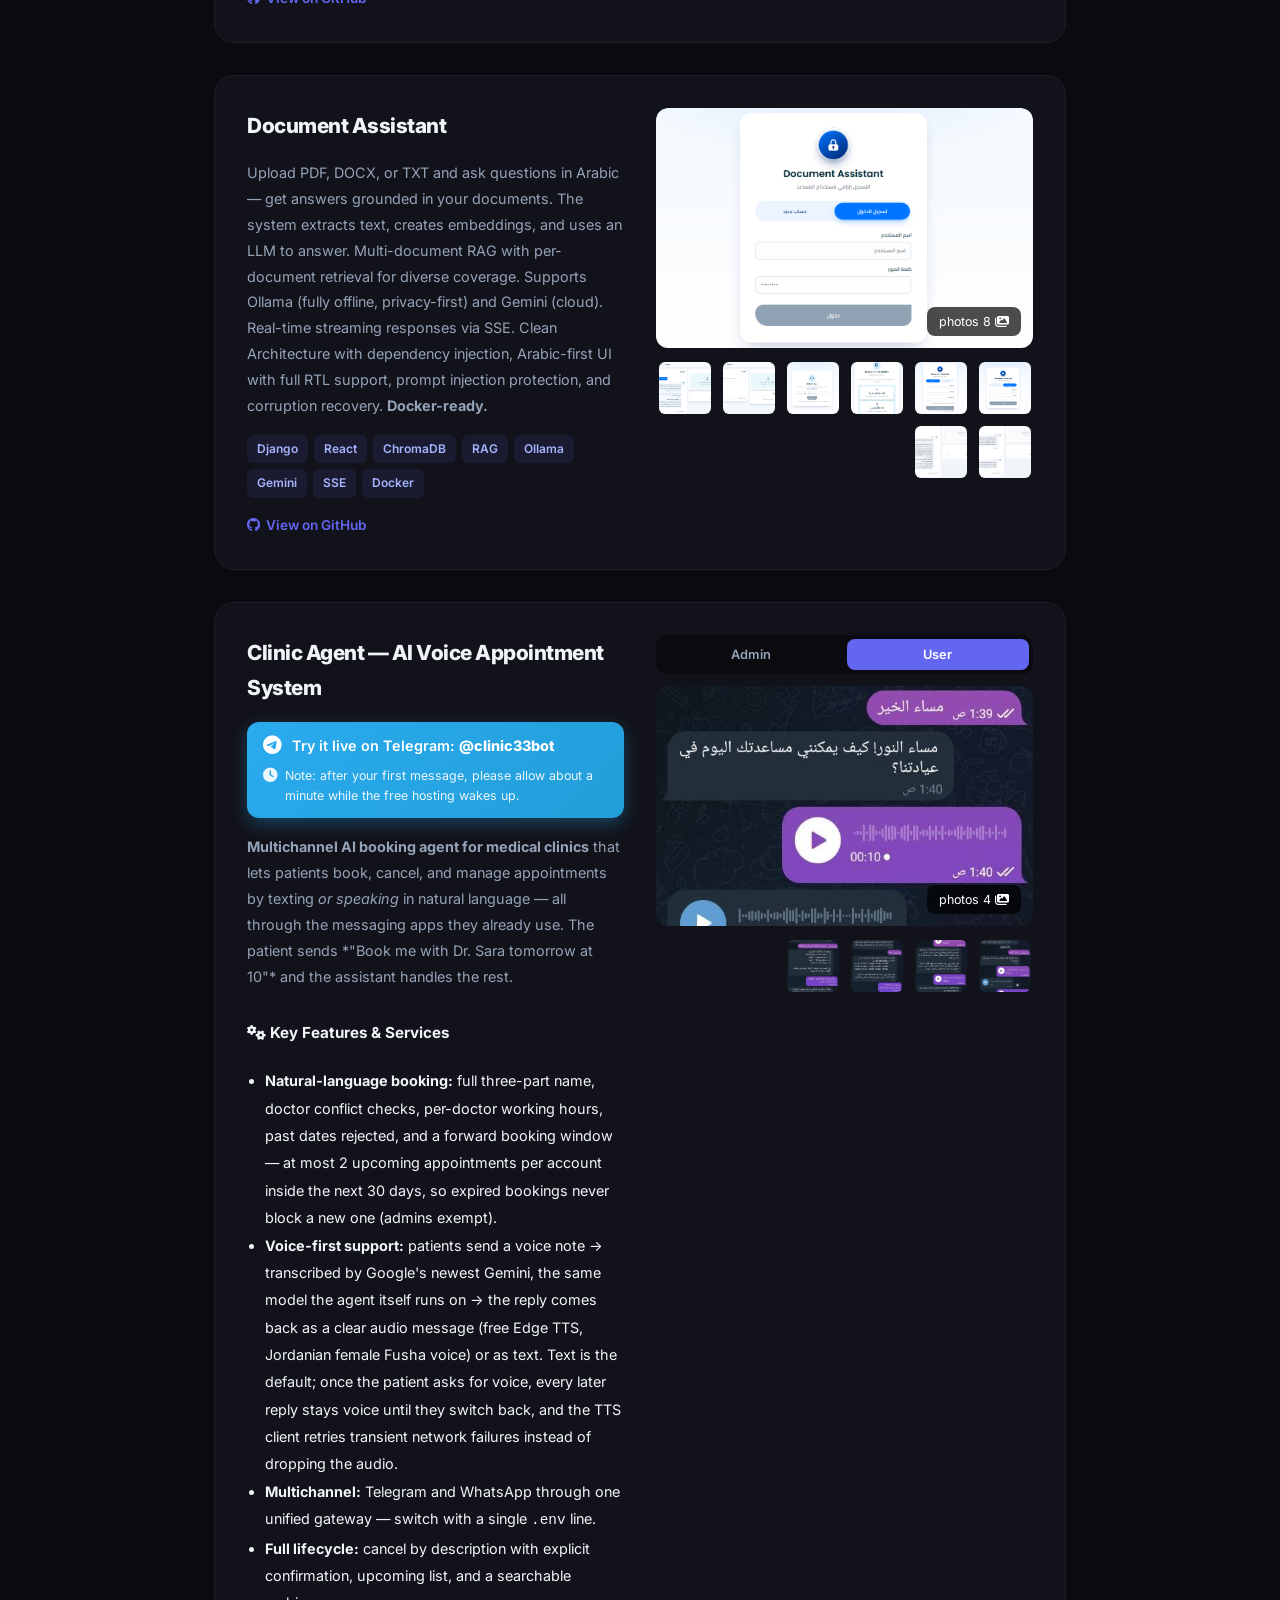
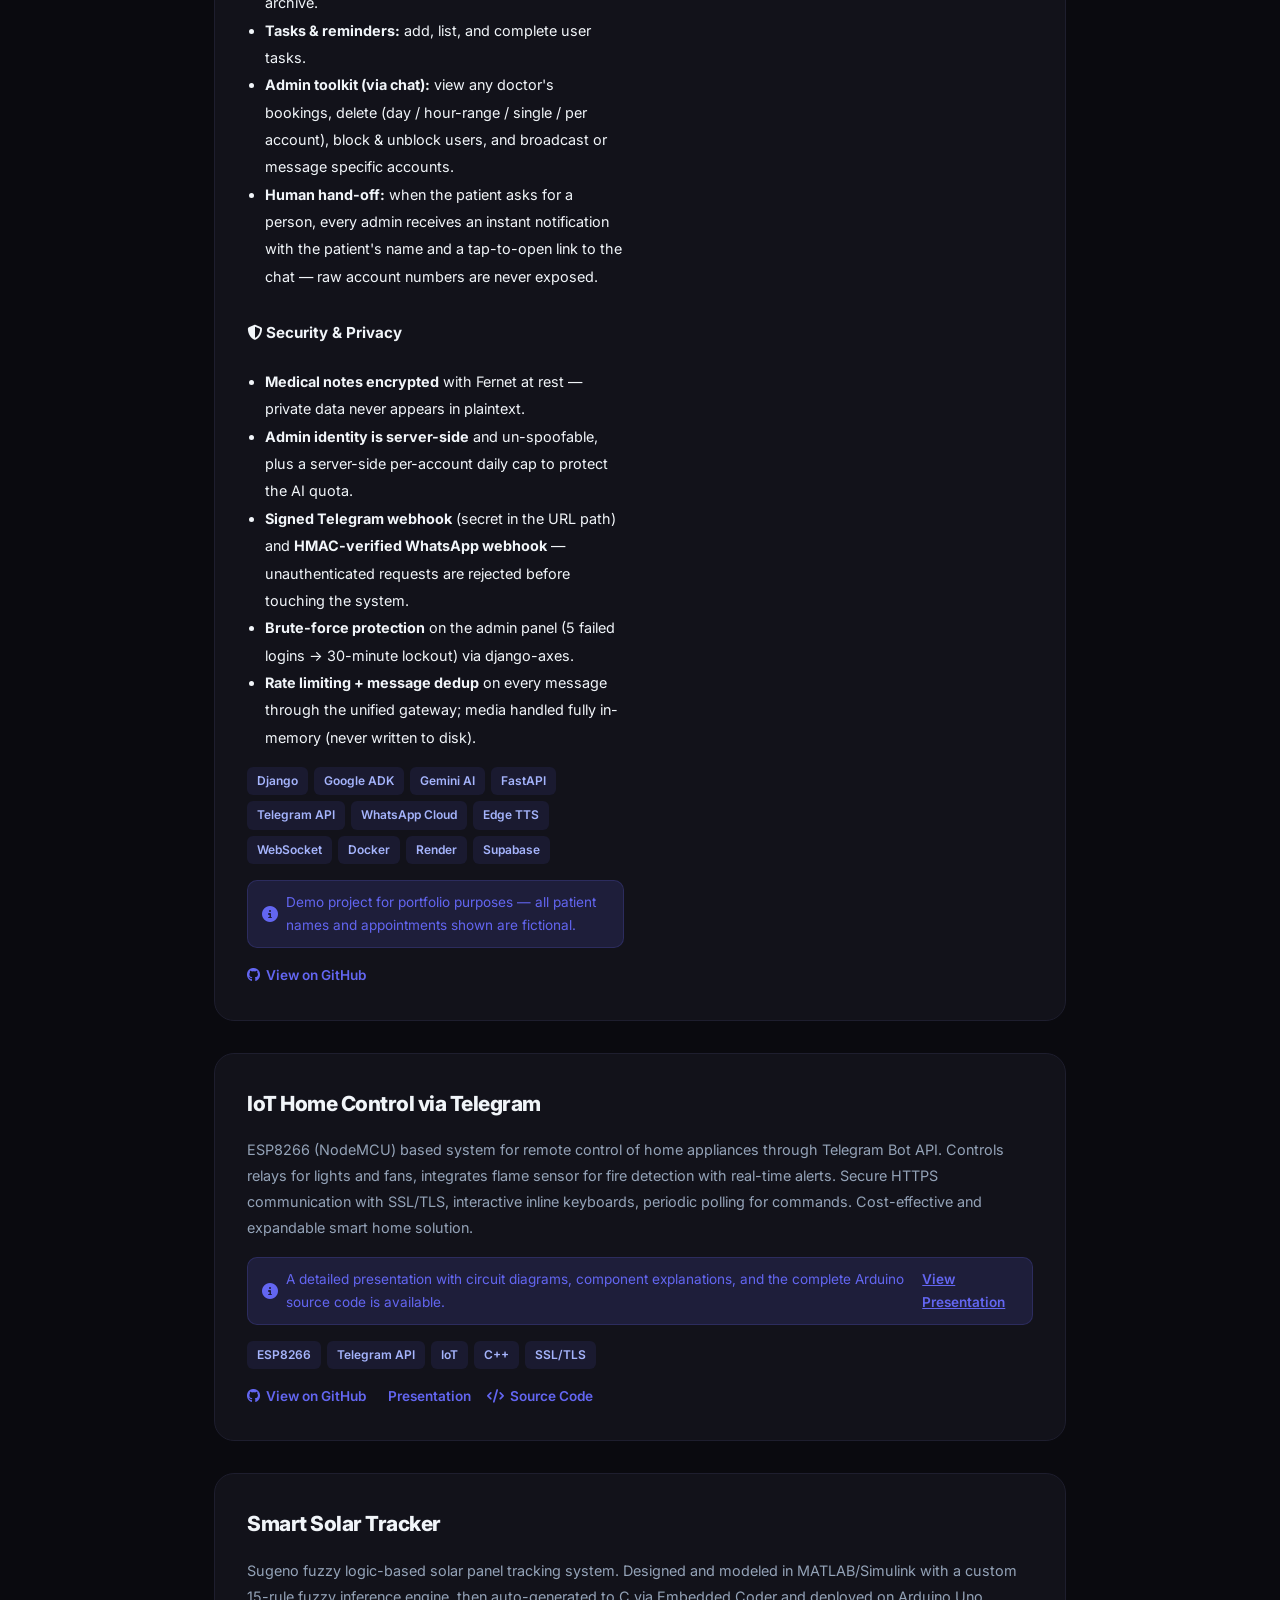
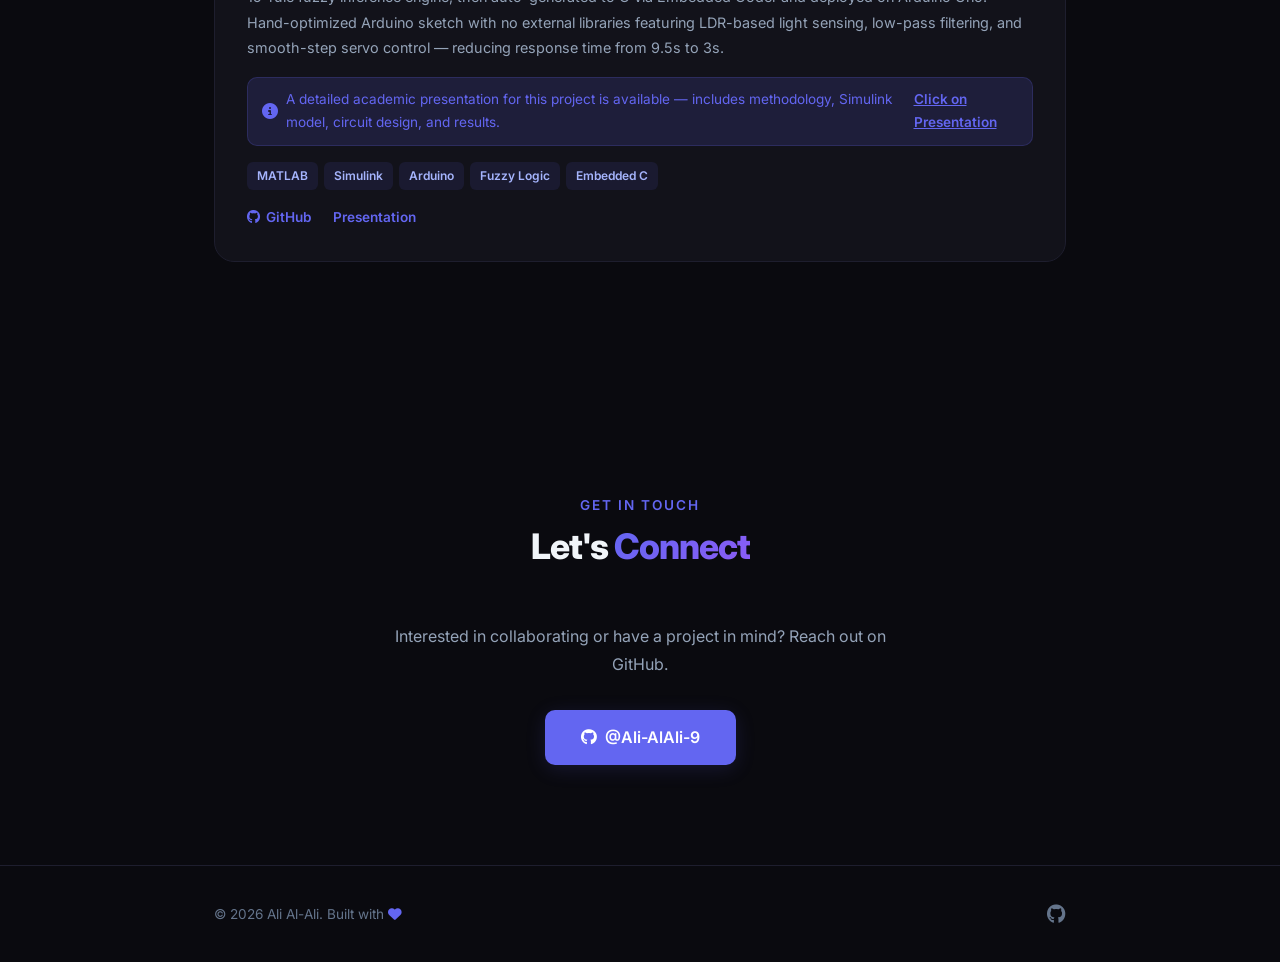
==== commit fa227ec9: "Clinic project: describe the voice transcription accurately The card still said voice notes were "tr" ====
--- a/index.html
+++ b/index.html
@@ -323,7 +323,7 @@
                     <h4 style="margin:14px 0 6px;font-size:0.95rem;color:var(--heading);"><i class="fas fa-cogs"></i> Key Features &amp; Services</h4>
                     <ul style="margin:0;padding-left:18px;font-size:0.9rem;line-height:1.9;color:var(--text);">
                         <li><strong>Natural-language booking:</strong> full three-part name, doctor conflict checks, per-doctor working hours, past dates rejected, and a forward booking window — at most 2 upcoming appointments per account inside the next 30 days, so expired bookings never block a new one (admins exempt).</li>
-                        <li><strong>Voice-first support:</strong> patients send a voice note → transcribed via Gemini STT → the reply comes back as a clear audio message (free Edge TTS, Jordanian female Fusha voice) or as text. Text is the default; once the patient asks for voice, every later reply stays voice until they switch back, and the TTS client retries transient network failures instead of dropping the audio.</li>
+                        <li><strong>Voice-first support:</strong> patients send a voice note → transcribed by Google's newest Gemini, the same model the agent itself runs on → the reply comes back as a clear audio message (free Edge TTS, Jordanian female Fusha voice) or as text. Text is the default; once the patient asks for voice, every later reply stays voice until they switch back, and the TTS client retries transient network failures instead of dropping the audio.</li>
                         <li><strong>Multichannel:</strong> Telegram and WhatsApp through one unified gateway — switch with a single <code>.env</code> line.</li>
                         <li><strong>Full lifecycle:</strong> cancel by description with explicit confirmation, upcoming list, and a searchable archive.</li>
                         <li><strong>Tasks &amp; reminders:</strong> add, list, and complete user tasks.</li>
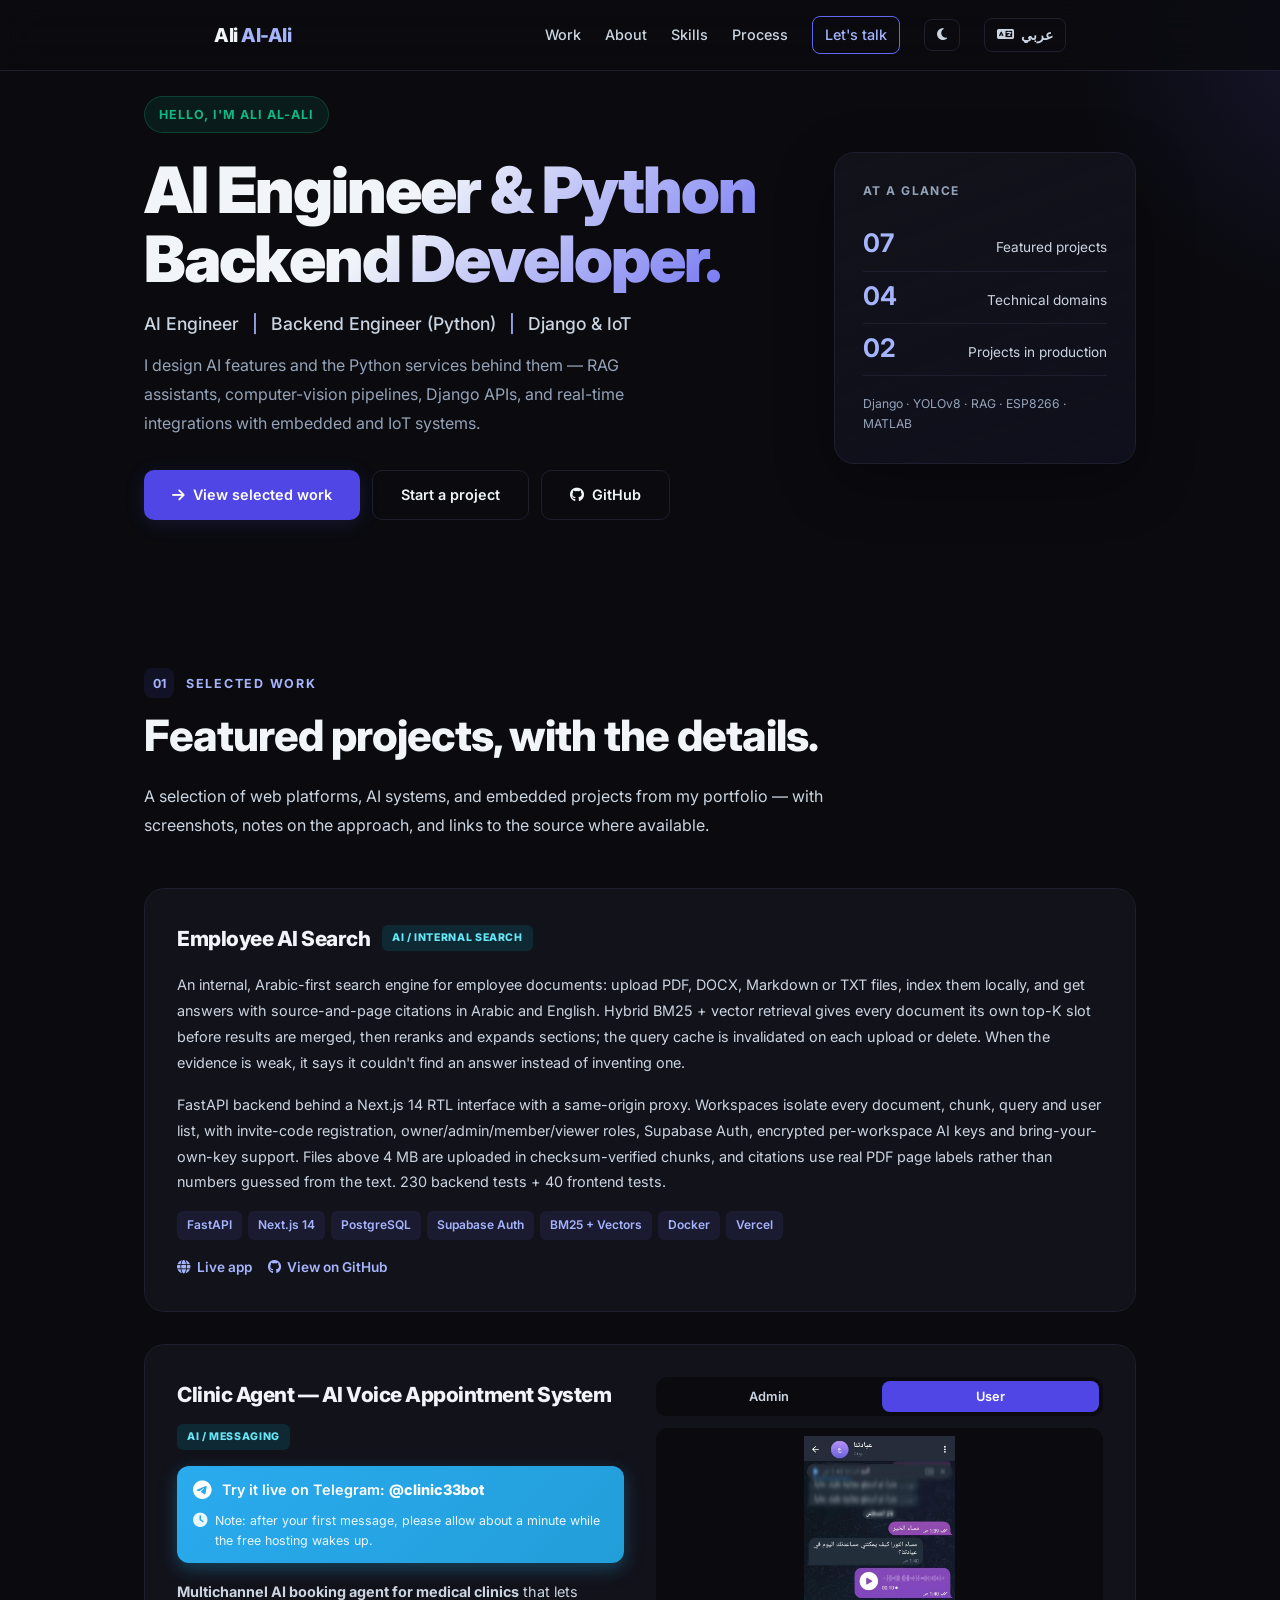
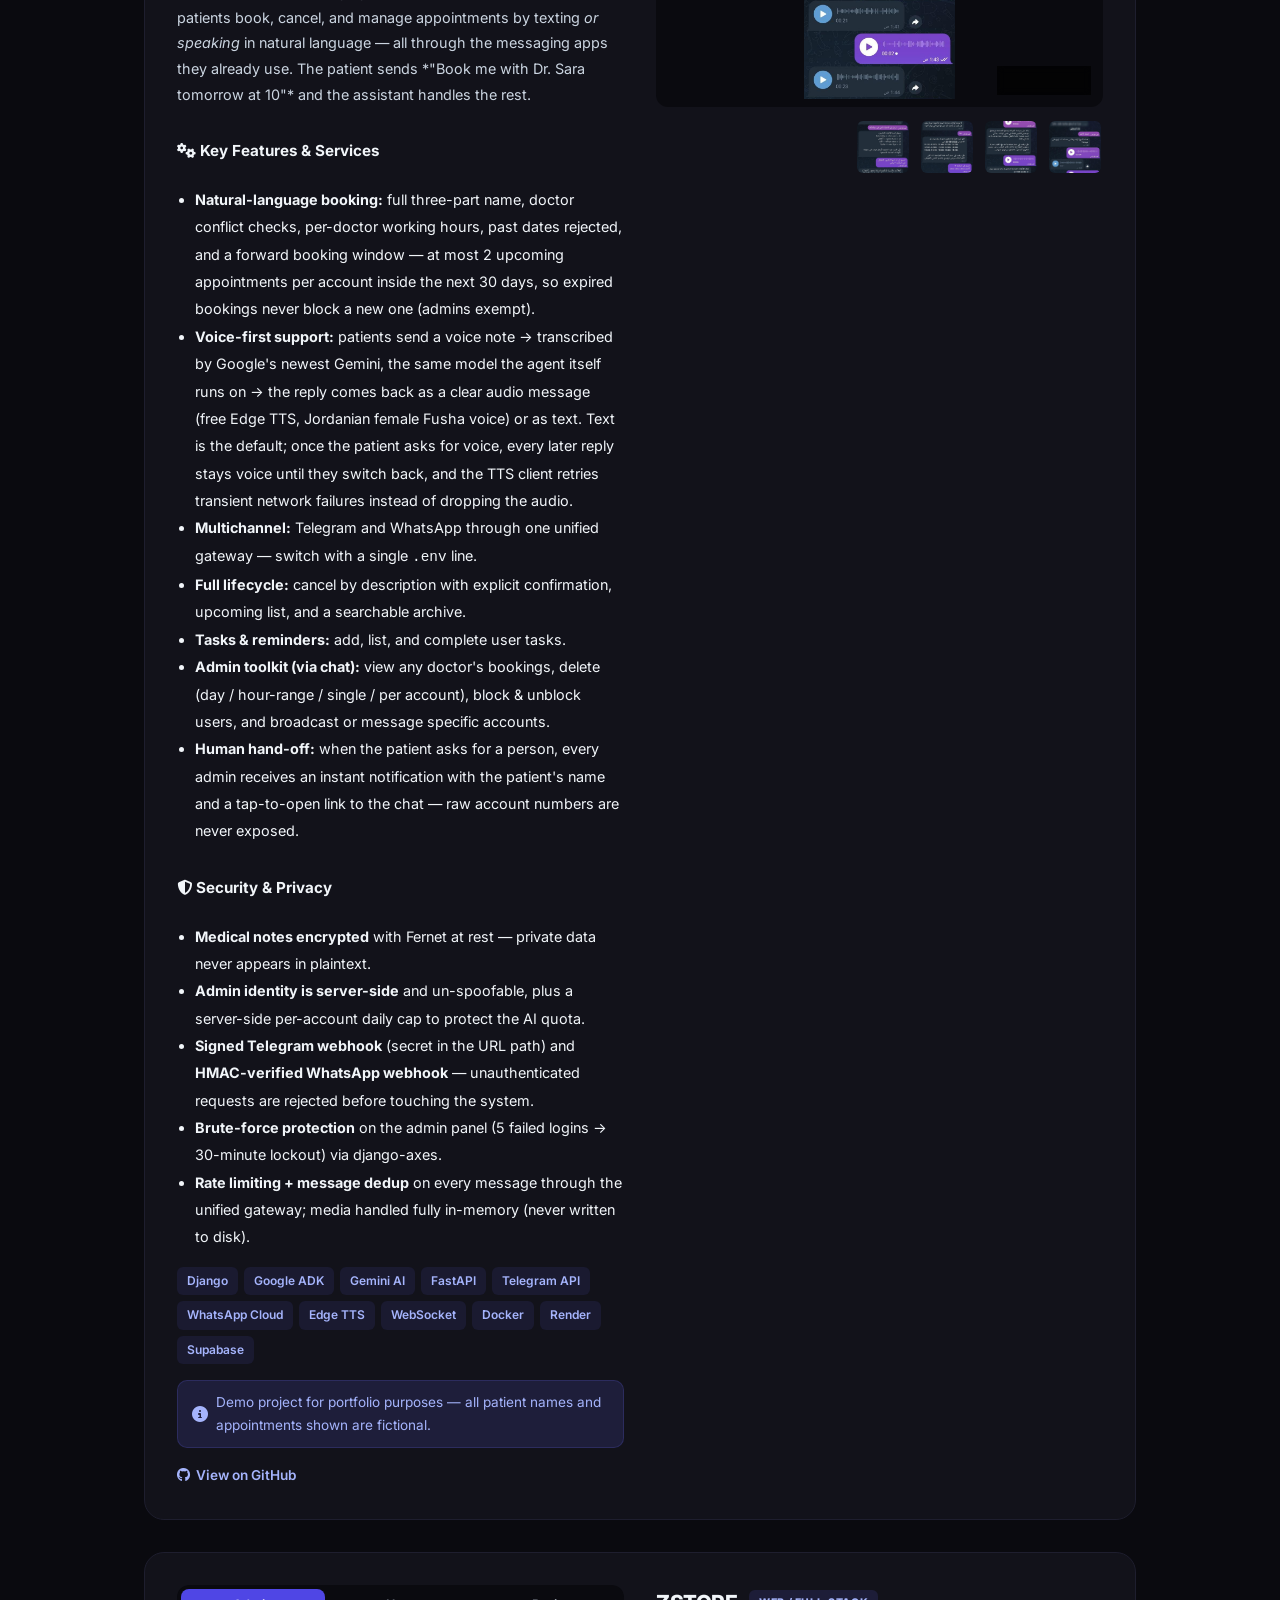
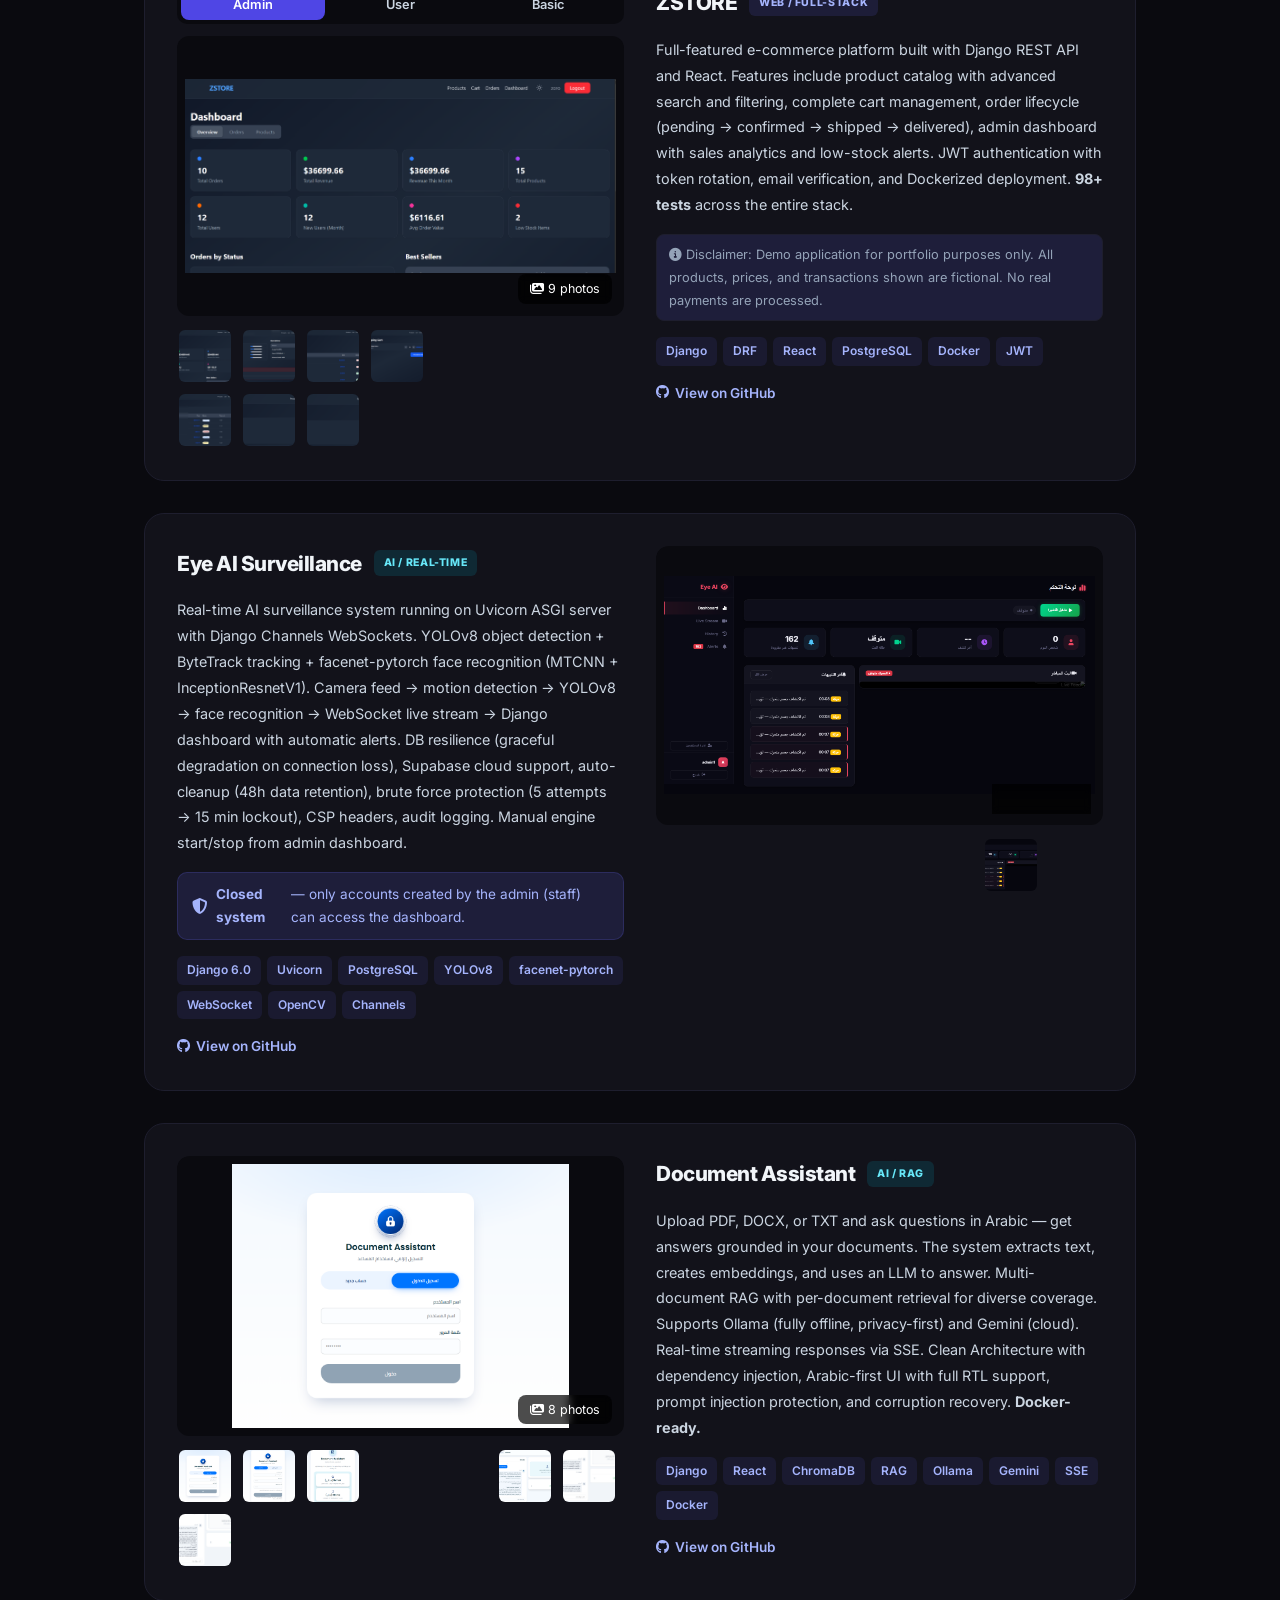
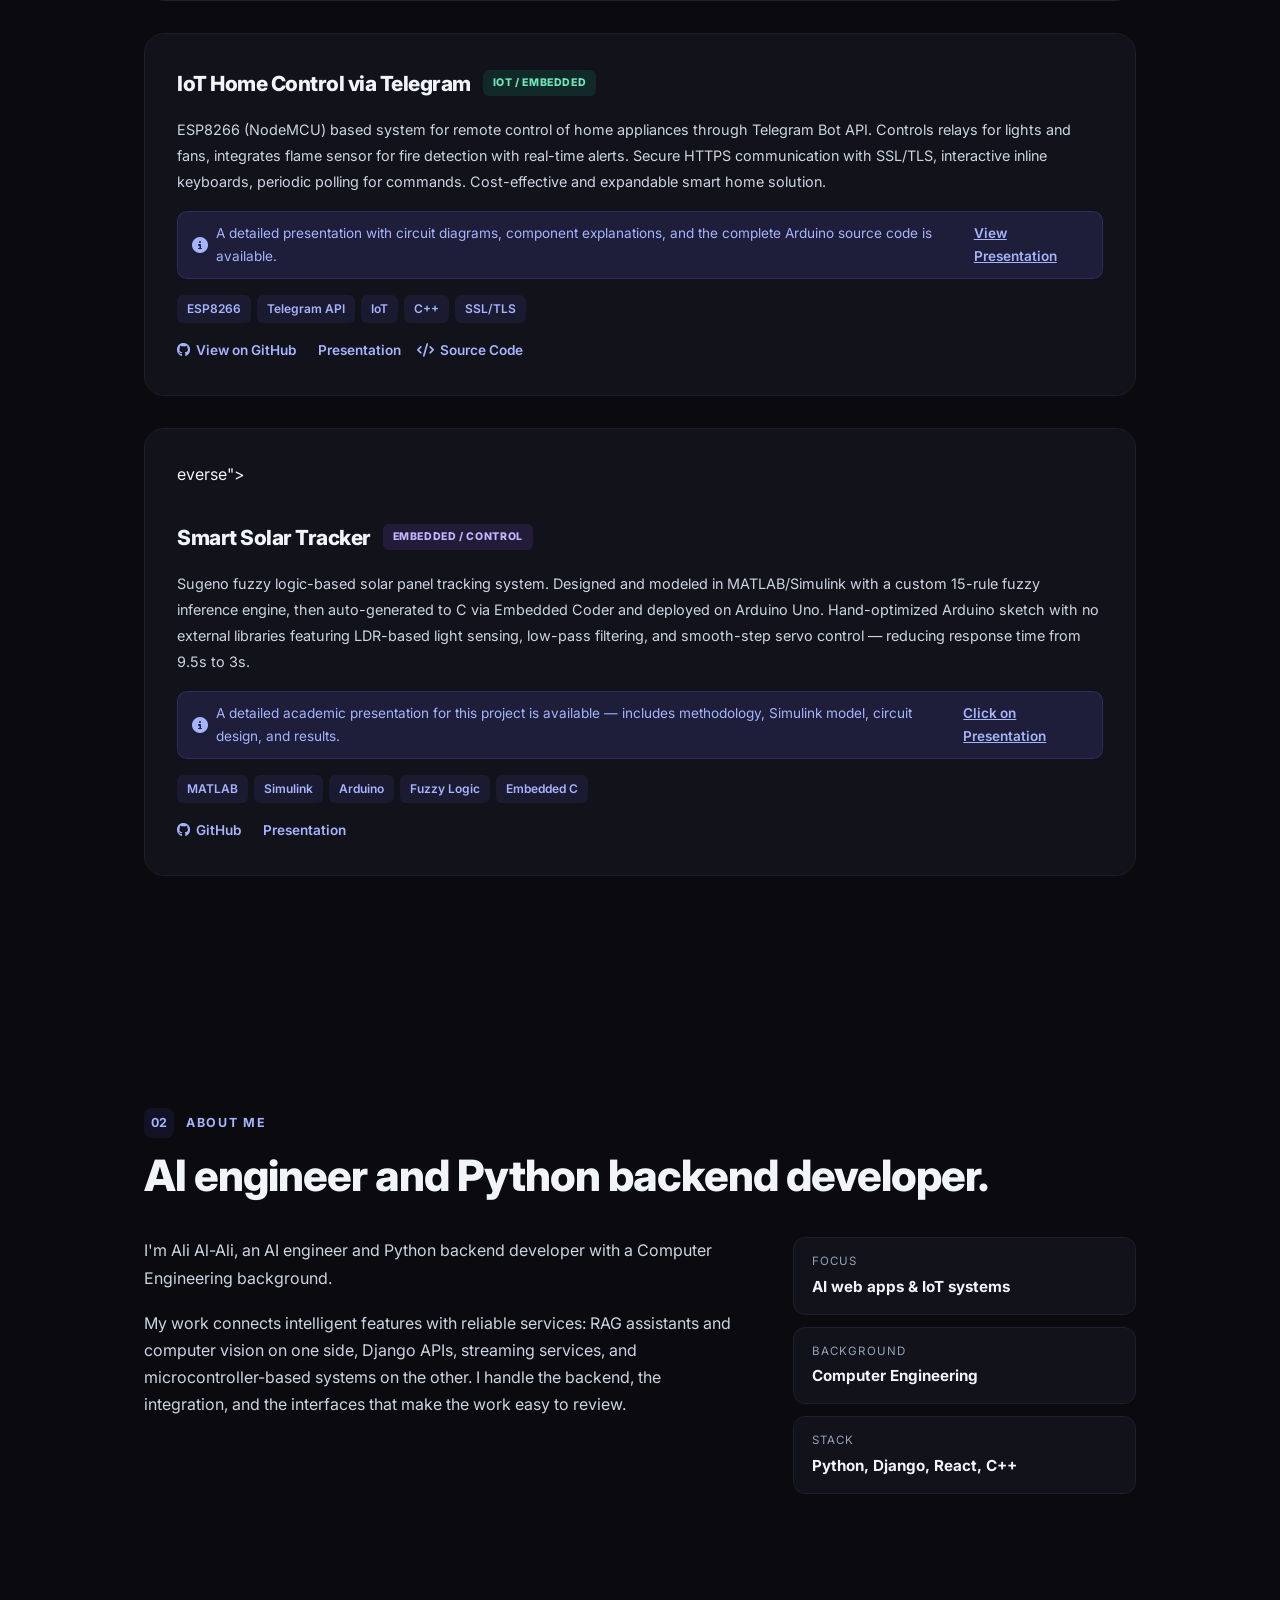
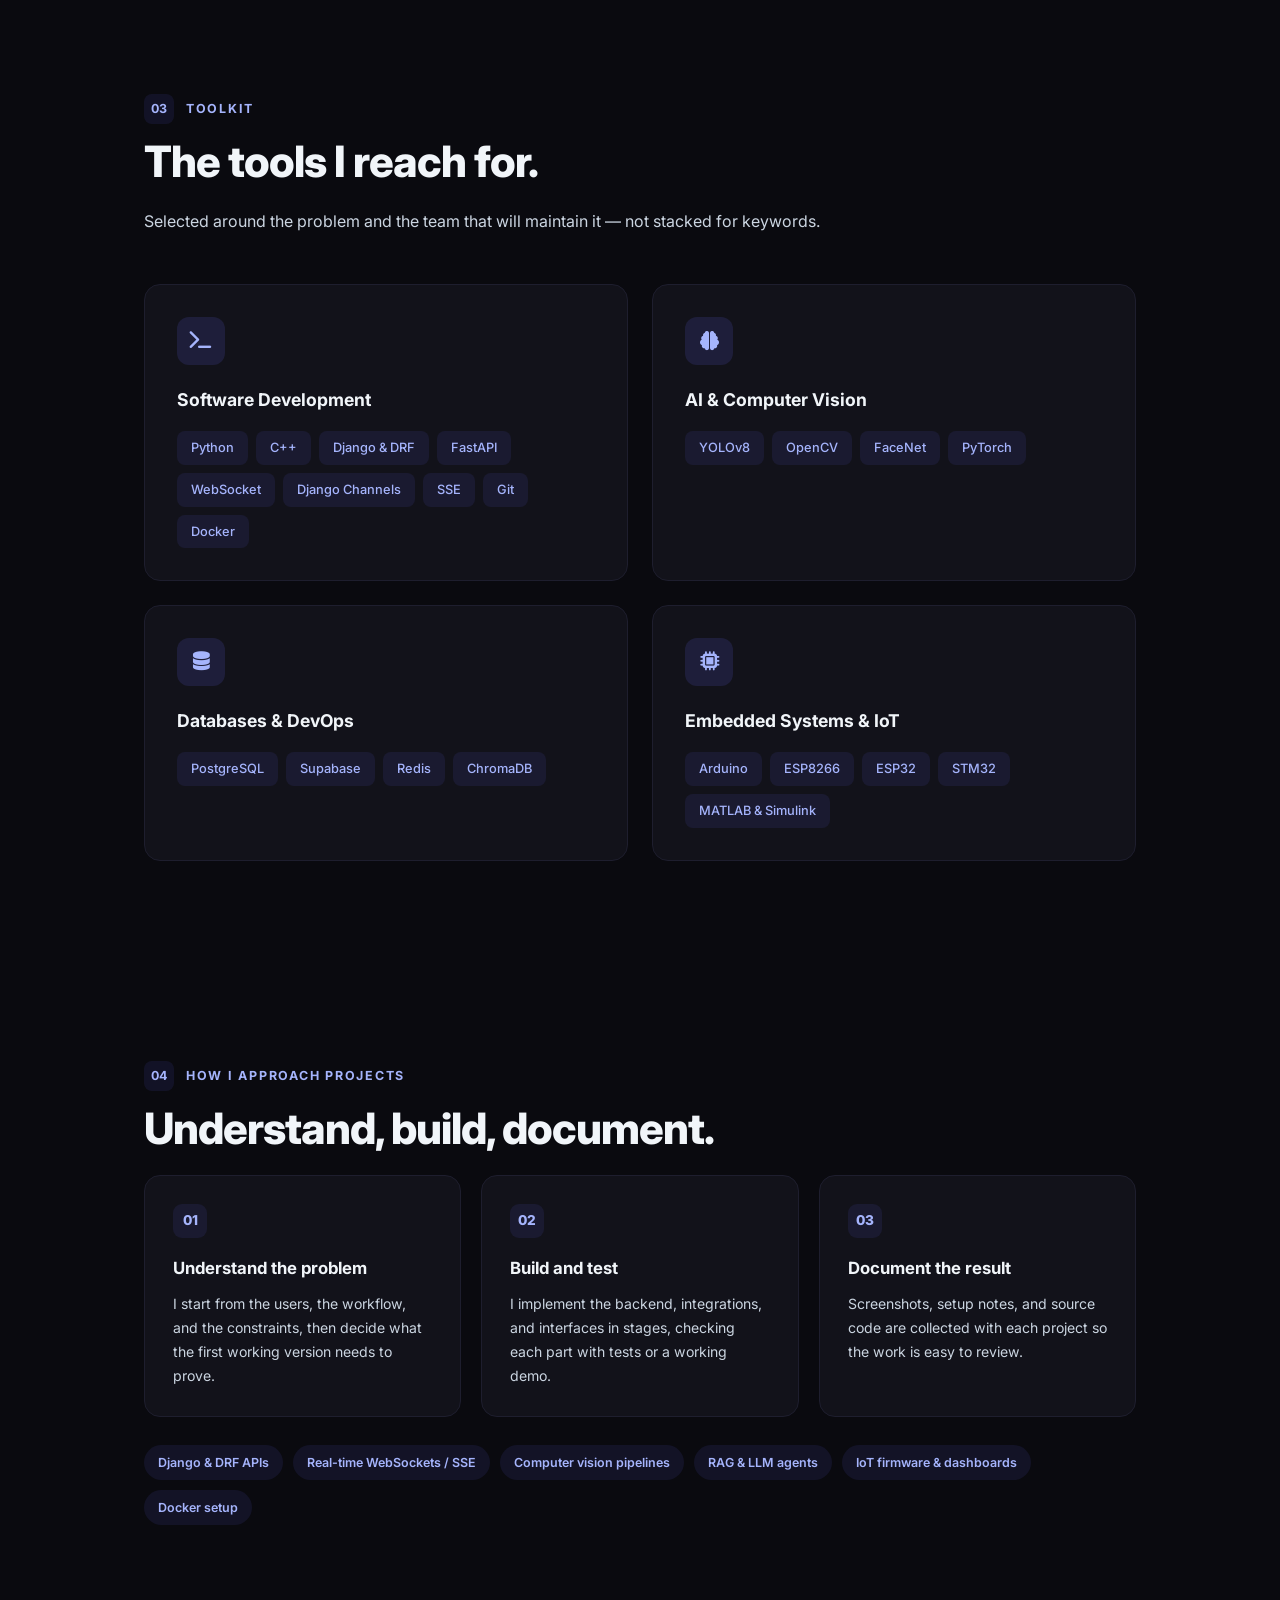
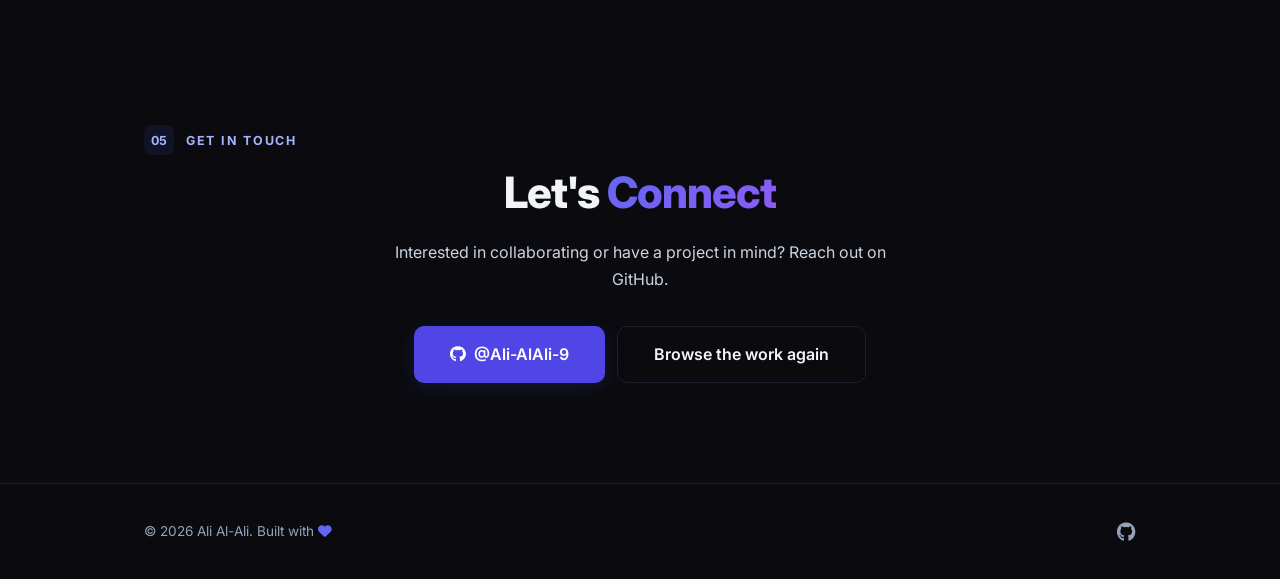
==== commit 6459590e: "Update portfolio: AI/Python positioning, clinic project, EN/AR toggle, new pages" ====
--- a/index.html
+++ b/index.html
@@ -3,283 +3,121 @@
 <head>
     <meta charset="UTF-8">
     <meta name="viewport" content="width=device-width, initial-scale=1.0">
-    <title>Ali Al-Ali | Portfolio</title>
+    <title>Ali Al-Ali — AI &amp; Python Backend Engineer</title>
+    <meta name="description" content="AI engineer and Python backend developer building RAG assistants, computer-vision systems, Django APIs, and IoT integrations. Explore portfolio projects by Ali Al-Ali.">
+    <meta name="theme-color" content="#0a0a0f">
+    <meta property="og:type" content="website">
+    <meta property="og:title" content="Ali Al-Ali — AI &amp; Python Backend Engineer">
+    <meta property="og:description" content="AI and Python backend engineering projects: RAG assistants, computer vision, Django APIs, real-time services, and IoT integrations.">
+    <meta property="og:site_name" content="Ali Al-Ali Portfolio">
+    <meta name="twitter:card" content="summary_large_image">
+    <link rel="canonical" href="https://ali-ali9.github.io/">
+    <link rel="icon" type="image/svg+xml" href="favicon.svg">
     <link rel="preconnect" href="https://fonts.googleapis.com">
+    <link rel="preconnect" href="https://fonts.gstatic.com" crossorigin>
     <link href="https://fonts.googleapis.com/css2?family=Inter:wght@400;500;600;700;800;900&display=swap" rel="stylesheet">
     <link rel="stylesheet" href="https://cdnjs.cloudflare.com/ajax/libs/font-awesome/6.5.1/css/all.min.css">
-    <link rel="stylesheet" href="style.css">
+    <link rel="stylesheet" href="style.css?v=4">
 </head>
 <body>
-    <div id="lightbox" class="lightbox" onclick="closeLightbox()">
-        <span class="lightbox-close">&times;</span>
-        <button class="lightbox-nav lightbox-prev" onclick="event.stopPropagation(); navigateLightbox(-1)"><i class="fas fa-chevron-left"></i></button>
+    <a class="skip-link" href="#main">Skip to content</a>
+
+    <div id="lightbox" class="lightbox" role="dialog" aria-modal="true" aria-labelledby="lightbox-title">
+        <h2 id="lightbox-title" class="sr-only">Project screenshot gallery</h2>
+        <button type="button" class="lightbox-close" aria-label="Close gallery" onclick="closeLightbox()">&times;</button>
+        <button type="button" class="lightbox-nav lightbox-prev" aria-label="Previous screenshot" onclick="event.stopPropagation(); navigateLightbox(-1)"><i class="fas fa-chevron-left" aria-hidden="true"></i></button>
         <img class="lightbox-img" id="lightbox-img" alt="">
-        <button class="lightbox-nav lightbox-next" onclick="event.stopPropagation(); navigateLightbox(1)"><i class="fas fa-chevron-right"></i></button>
-        <div class="lightbox-counter" id="lightbox-counter"></div>
+        <button type="button" class="lightbox-nav lightbox-next" aria-label="Next screenshot" onclick="event.stopPropagation(); navigateLightbox(1)"><i class="fas fa-chevron-right" aria-hidden="true"></i></button>
+        <div class="lightbox-counter" id="lightbox-counter" aria-live="polite"></div>
     </div>
 
-    <nav>
-        <div class="nav-container">
-            <a href="#" class="logo">Ali <span>Al-Ali</span></a>
-            <div class="nav-links">
-                <a href="#skills">Skills</a>
-                <a href="#projects">Projects</a>
-                <a href="#contact">Contact</a>
-                <button id="theme-toggle" aria-label="Theme">
-                    <i class="fas fa-moon"></i>
+    <header class="site-header">
+        <nav aria-label="Main navigation">
+            <div class="nav-container">
+                <a href="#top" class="logo">Ali <span>Al-Ali</span></a>
+                <div class="nav-links" id="navLinks">
+                    <a href="#projects">Work</a>
+                    <a href="#about">About</a>
+                    <a href="#skills">Skills</a>
+                    <a href="#process">Process</a>
+                    <a href="#contact" class="nav-cta">Let's talk</a>
+                    <button type="button" id="theme-toggle" aria-label="Toggle color theme">
+                        <i class="fas fa-moon" aria-hidden="true"></i>
+                    </button>
+                    <button type="button" id="lang-toggle" class="lang-toggle" aria-label="Switch to Arabic" title="العربية">
+                        <i class="fas fa-language" aria-hidden="true"></i>
+                        <span>عربي</span>
+                    </button>
+                </div>
+                <button type="button" class="mobile-menu" id="mobileMenu" aria-label="Open menu" aria-expanded="false" aria-controls="navLinks">
+                    <i class="fas fa-bars" aria-hidden="true"></i>
                 </button>
             </div>
-            <button class="mobile-menu" id="mobileMenu" aria-label="Menu">
-                <i class="fas fa-bars"></i>
-            </button>
-        </div>
-    </nav>
-
-    <section id="hero" class="hero">
-        <div class="hero-bg"></div>
+        </nav>
+    </header>
+
+    <main id="main">
+        <section id="top" class="hero">
+            <div class="hero-bg" aria-hidden="true"></div>
+            <div class="container hero-grid">
+                <div class="hero-content">
+                    <p class="hero-eyebrow">Hello, I'm Ali Al-Ali</p>
+                    <h1 class="hero-title">AI Engineer &amp; Python Backend Developer.</h1>
+                    <p class="hero-subtitle">AI Engineer <span class="separator">|</span> Backend Engineer (Python) <span class="separator">|</span> Django &amp; IoT</p>
+                    <p class="hero-desc">I design AI features and the Python services behind them — RAG assistants, computer-vision pipelines, Django APIs, and real-time integrations with embedded and IoT systems.</p>
+                    <div class="hero-actions">
+                        <a href="#projects" class="btn btn-primary"><i class="fas fa-arrow-right" aria-hidden="true"></i> View selected work</a>
+                        <a href="#contact" class="btn btn-ghost">Start a project</a>
+                        <a href="https://github.com/Ali-AlAli-9" target="_blank" rel="noopener noreferrer" class="btn btn-ghost"><i class="fab fa-github" aria-hidden="true"></i> GitHub</a>
+                    </div>
+                </div>
+                <aside class="hero-card" aria-label="Portfolio at a glance">
+                    <p class="hero-card-label">At a glance</p>
+                    <div class="hero-stat"><strong>07</strong><span>Featured projects</span></div>
+                    <div class="hero-stat"><strong>04</strong><span>Technical domains</span></div>
+                    <div class="hero-stat"><strong>02</strong><span>Projects in production</span></div>
+                    <p class="hero-card-note">Django &middot; YOLOv8 &middot; RAG &middot; ESP8266 &middot; MATLAB</p>
+                </aside>
+            </div>
+        </section>
+
+        <section id="projects" class="section projects-section">
         <div class="container">
-            <div class="hero-content">
-                <p class="hero-greeting">Hello, I'm</p>
-                <h1 class="hero-title">Ali Al-Ali</h1>
-                <p class="hero-subtitle">Computer Engineering Graduate <span class="separator">|</span> Django Developer <span class="separator">|</span> Embedded Systems & IoT</p>
-                <p class="hero-desc">Computer Engineering graduate specializing in AI-powered web applications and IoT systems. I build end-to-end solutions — from real-time computer vision and full-stack Django backends to hardware-integrated smart systems using various microcontrollers and embedded platforms.</p>
-                <div class="hero-actions">
-                    <a href="#projects" class="btn btn-primary">
-                        <i class="fas fa-code"></i> View Projects
-                    </a>
-                    <a href="https://github.com/Ali-AlAli-9" target="_blank" class="btn btn-ghost">
-                        <i class="fab fa-github"></i> GitHub
-                    </a>
-                </div>
-            </div>
-        </div>
-        <div class="scroll-indicator">
-            <div class="mouse">
-                <div class="wheel"></div>
-            </div>
-        </div>
-    </section>
-
-    <section id="skills" class="section">
-        <div class="container">
-            <div class="section-label">What I Work With</div>
-            <h2 class="section-title">Skills & <span class="highlight">Technologies</span></h2>
-            <div class="skills-grid">
-                <div class="skill-card">
-                    <div class="skill-icon">
-                        <i class="fas fa-terminal"></i>
-                    </div>
-                    <h3>Software Development</h3>
-                    <div class="skill-tags">
-                        <span>Python</span>
-                        <span>C++</span>
-                        <span>Django & DRF</span>
-                        <span>WebSocket</span>
-                        <span>Django Channels</span>
-                        <span>SSE</span>
-                        <span>Git</span>
-                        <span>Docker</span>
-                    </div>
-                </div>
-                <div class="skill-card">
-                    <div class="skill-icon">
-                        <i class="fas fa-brain"></i>
-                    </div>
-                    <h3>AI & Computer Vision</h3>
-                    <div class="skill-tags">
-                        <span>YOLOv8</span>
-                        <span>OpenCV</span>
-                        <span>FaceNet</span>
-                        <span>PyTorch</span>
-                    </div>
-                </div>
-                <div class="skill-card">
-                    <div class="skill-icon">
-                        <i class="fas fa-database"></i>
-                    </div>
-                    <h3>Databases & DevOps</h3>
-                    <div class="skill-tags">
-                        <span>PostgreSQL</span>
-                        <span>Supabase</span>
-                        <span>Redis</span>
-                        <span>ChromaDB</span>
-                    </div>
-                </div>
-                <div class="skill-card">
-                    <div class="skill-icon">
-                        <i class="fas fa-microchip"></i>
-                    </div>
-                    <h3>Embedded Systems & IoT</h3>
-                    <div class="skill-tags">
-                        <span>Arduino</span>
-                        <span>ESP8266</span>
-                        <span>ESP32</span>
-                        <span>STM32</span>
-                        <span>MATLAB & Simulink</span>
-                    </div>
-                </div>
-            </div>
-        </div>
-    </section>
-
-    <section id="projects" class="section projects-section">
-        <div class="container">
-            <div class="section-label">My Work</div>
-            <h2 class="section-title">Featured <span class="highlight">Projects</span></h2>
-
-            <!-- Project 1: ZSTORE -->
+            <div class="section-kicker"><span>01</span> Selected work</div>
+                <h2 class="section-title">Featured projects, with the details.</h2>
+                <p class="section-intro">A selection of web platforms, AI systems, and embedded projects from my portfolio — with screenshots, notes on the approach, and links to the source where available.</p>
+
+            <!-- Project 1: Employee AI Search -->
             <div class="project-card">
-                <div class="project-gallery" id="gallery-zstore">
-                    <div class="gallery-tabs">
-                        <button class="gallery-tab active" onclick="switchGalleryTab('zstore', 'admin', this)">Admin</button>
-                        <button class="gallery-tab" onclick="switchGalleryTab('zstore', 'user', this)">User</button>
-                        <button class="gallery-tab" onclick="switchGalleryTab('zstore', 'basic', this)">Basic</button>
-                    </div>
-                    <div class="gallery-tab-content active" data-tab="zstore-admin">
-                        <div class="gallery-main">
-                            <img src="assets/pictures_ecommerce/admin/Screenshot_dashboard.png" alt="ZSTORE Dashboard" class="gallery-hero" onclick="openLightbox(this, 'zstore-admin')">
-                        <div class="gallery-count"><i class="fas fa-images"></i> 9 photos</div>
-                        </div>
-                        <div class="gallery-thumbs" data-gallery="zstore-admin">
-                            <img src="assets/pictures_ecommerce/admin/Screenshot_dashboard.png" alt="Dashboard" onclick="openLightbox(this, 'zstore-admin')">
-                            <img src="assets/pictures_ecommerce/admin/Screenshot_dashborad2.png" alt="Dashboard 2" onclick="openLightbox(this, 'zstore-admin')">
-                            <img src="assets/pictures_ecommerce/admin/Screenshot_dashboard_products.png" alt="Products Dashboard" onclick="openLightbox(this, 'zstore-admin')">
-                            <img src="assets/pictures_ecommerce/admin/Screenshot_admin_cart.png" alt="Admin Cart" onclick="openLightbox(this, 'zstore-admin')">
-                            <img src="assets/pictures_ecommerce/admin/Screenshot_admin_checout.png" alt="Admin Checkout" onclick="openLightbox(this, 'zstore-admin')">
-                            <img src="assets/pictures_ecommerce/admin/Screenshot_admin_products.png" alt="Admin Products" onclick="openLightbox(this, 'zstore-admin')">
-                            <img src="assets/pictures_ecommerce/admin/Screenshot_admin_shipping.png" alt="Admin Shipping" onclick="openLightbox(this, 'zstore-admin')">
-                            <img src="assets/pictures_ecommerce/admin/Screenshot_orders_dashboard.png" alt="Orders Dashboard" onclick="openLightbox(this, 'zstore-admin')">
-                            <img src="assets/pictures_ecommerce/admin/Screenshot_orders.png" alt="Orders" onclick="openLightbox(this, 'zstore-admin')">
-                            <img src="assets/pictures_ecommerce/admin/Screenshot_orders_confirm.png" alt="Order Confirm" onclick="openLightbox(this, 'zstore-admin')">
-                        </div>
-                    </div>
-                    <div class="gallery-tab-content" data-tab="zstore-user">
-                        <div class="gallery-main">
-                            <img src="assets/pictures_ecommerce/user/Screenshot_user.png" alt="User Profile" class="gallery-hero" onclick="openLightbox(this, 'zstore-user')">
-                            <div class="gallery-count"><i class="fas fa-images"></i> 4 photos</div>
-                        </div>
-                        <div class="gallery-thumbs" data-gallery="zstore-user">
-                            <img src="assets/pictures_ecommerce/user/Screenshot_user.png" alt="User Profile" onclick="openLightbox(this, 'zstore-user')">
-                            <img src="assets/pictures_ecommerce/user/Screenshot_user_cart.png" alt="User Cart" onclick="openLightbox(this, 'zstore-user')">
-                            <img src="assets/pictures_ecommerce/user/user_cart.PNG" alt="Cart" onclick="openLightbox(this, 'zstore-user')">
-                            <img src="assets/pictures_ecommerce/user/user_orders.PNG" alt="User Orders" onclick="openLightbox(this, 'zstore-user')">
-                        </div>
-                    </div>
-                    <div class="gallery-tab-content" data-tab="zstore-basic">
-                        <div class="gallery-main">
-                            <img src="assets/pictures_ecommerce/basic/Screenshot_5.png" alt="Screenshot" class="gallery-hero" onclick="openLightbox(this, 'zstore-basic')">
-                            <div class="gallery-count"><i class="fas fa-images"></i> 4 photos</div>
-                        </div>
-                        <div class="gallery-thumbs" data-gallery="zstore-basic">
-                            <img src="assets/pictures_ecommerce/basic/Screenshot_5.png" alt="Screenshot 5" onclick="openLightbox(this, 'zstore-basic')">
-                            <img src="assets/pictures_ecommerce/basic/Screenshot_4.png" alt="Screenshot 4" onclick="openLightbox(this, 'zstore-basic')">
-                            <img src="assets/pictures_ecommerce/basic/Screenshot_3.png" alt="Screenshot 3" onclick="openLightbox(this, 'zstore-basic')">
-                            <img src="assets/pictures_ecommerce/basic/Screenshot_admin.png" alt="Admin" onclick="openLightbox(this, 'zstore-basic')">
-                        </div>
-                    </div>
-                </div>
-                <div class="project-info">
-                    <div class="project-header">
-                        <h3>ZSTORE</h3>
-                    </div>
-                    <p>Full-featured e-commerce platform built with Django REST API and React. Features include product catalog with advanced search and filtering, complete cart management, order lifecycle (pending → confirmed → shipped → delivered), admin dashboard with sales analytics and low-stock alerts. JWT authentication with token rotation, email verification, and Dockerized deployment. <strong>98+ tests</strong> across the entire stack.</p>
-                    <p style="font-size:0.8rem;color:var(--text-muted);border:1px solid var(--border);padding:8px 12px;border-radius:8px;background:var(--accent-glow);"><i class="fas fa-info-circle"></i> Disclaimer: Demo application for portfolio purposes only. All products, prices, and transactions shown are fictional. No real payments are processed.</p>
-                    <div class="project-tech">
-                        <span class="tech-tag">Django</span>
-                        <span class="tech-tag">DRF</span>
-                        <span class="tech-tag">React</span>
+                <div class="project-info" style="grid-column: 1 / -1;">
+                    <div class="project-header">
+                        <h3>Employee AI Search</h3>
+                                    <span class="project-badge badge-ai">AI / Internal Search</span>
+                    </div>
+                    <p>An internal, Arabic-first search engine for employee documents: upload PDF, DOCX, Markdown or TXT files, index them locally, and get answers with source-and-page citations in Arabic and English. Hybrid BM25 + vector retrieval gives every document its own top-K slot before results are merged, then reranks and expands sections; the query cache is invalidated on each upload or delete. When the evidence is weak, it says it couldn't find an answer instead of inventing one.</p>
+                    <p>FastAPI backend behind a Next.js 14 RTL interface with a same-origin proxy. Workspaces isolate every document, chunk, query and user list, with invite-code registration, owner/admin/member/viewer roles, Supabase Auth, encrypted per-workspace AI keys and bring-your-own-key support. Files above 4 MB are uploaded in checksum-verified chunks, and citations use real PDF page labels rather than numbers guessed from the text. 230 backend tests + 40 frontend tests.</p>
+                    <div class="project-tech">
+                        <span class="tech-tag">FastAPI</span>
+                        <span class="tech-tag">Next.js 14</span>
                         <span class="tech-tag">PostgreSQL</span>
+                        <span class="tech-tag">Supabase Auth</span>
+                        <span class="tech-tag">BM25 + Vectors</span>
                         <span class="tech-tag">Docker</span>
-                        <span class="tech-tag">JWT</span>
-                    </div>
-                    <a href="https://github.com/Ali-AlAli-9" class="project-link" target="_blank"><i class="fab fa-github"></i> View on GitHub</a>
-                </div>
-            </div>
-
-            <!-- Project 2: Eye AI Surveillance -->
-            <div class="project-card reverse">
-                <div class="project-gallery">
-                    <div class="gallery-main">
-                        <img src="assets/pictures_camera/dashboard.png" alt="Eye AI Dashboard" class="gallery-hero" onclick="openLightbox(this, 'eyeai')">
-                        <div class="gallery-count"><i class="fas fa-images"></i> 10 photos</div>
-                    </div>
-                    <div class="gallery-thumbs" data-gallery="eyeai">
-                        <img src="assets/pictures_camera/engine_loading.png" alt="Engine Loading" onclick="openLightbox(this, 'eyeai')">
-                        <img src="assets/pictures_camera/dashboard.png" alt="Dashboard" onclick="openLightbox(this, 'eyeai')">
-                        <img src="assets/pictures_camera/history.png" alt="History" onclick="openLightbox(this, 'eyeai')">
-                        <img src="assets/pictures_camera/project_camrea_alerts.png" alt="Alerts" onclick="openLightbox(this, 'eyeai')">
-                        <img src="assets/pictures_camera/Capture_alerts.png" alt="Alert Details" onclick="openLightbox(this, 'eyeai')">
-                        <img src="assets/pictures_camera/live_1.png" alt="Live Stream" onclick="openLightbox(this, 'eyeai')">
-                        <img src="assets/pictures_camera/screencapture-127-0-0-1-8000-live-2026-07-18-21_30_55.png" alt="Live Stream Capture" onclick="openLightbox(this, 'eyeai')">
-                        <img src="assets/pictures_camera/manage_users.png" alt="Manage Users" onclick="openLightbox(this, 'eyeai')">
-                        <img src="assets/pictures_camera/login.png" alt="Login" onclick="openLightbox(this, 'eyeai')">
-                    </div>
-                </div>
-                <div class="project-info">
-                    <div class="project-header">
-                        <h3>Eye AI Surveillance</h3>
-                    </div>
-                    <p>Real-time AI surveillance system running on Uvicorn ASGI server with Django Channels WebSockets. YOLOv8 object detection + ByteTrack tracking + facenet-pytorch face recognition (MTCNN + InceptionResnetV1). Camera feed → motion detection → YOLOv8 → face recognition → WebSocket live stream → Django dashboard with automatic alerts. DB resilience (graceful degradation on connection loss), Supabase cloud support, auto-cleanup (48h data retention), brute force protection (5 attempts → 15 min lockout), CSP headers, audit logging. Manual engine start/stop from admin dashboard.</p>
-                    <div class="project-notice">
-                        <i class="fas fa-shield-alt"></i> <strong>Closed system</strong> — only accounts created by the admin (staff) can access the dashboard.
-                    </div>
-                    <div class="project-tech">
-                        <span class="tech-tag">Django 6.0</span>
-                        <span class="tech-tag">Uvicorn</span>
-                        <span class="tech-tag">PostgreSQL</span>
-                        <span class="tech-tag">YOLOv8</span>
-                        <span class="tech-tag">facenet-pytorch</span>
-                        <span class="tech-tag">WebSocket</span>
-                        <span class="tech-tag">OpenCV</span>
-                        <span class="tech-tag">Channels</span>
-                    </div>
-                    <a href="https://github.com/Ali-AlAli-9" class="project-link" target="_blank"><i class="fab fa-github"></i> View on GitHub</a>
-                </div>
-            </div>
-
-            <!-- Project 3: Document Assistant -->
-            <div class="project-card reverse">
-                <div class="project-gallery">
-                    <div class="gallery-main">
-                        <img src="assets/pictures_rag/newdoc.PNG" alt="Document Assistant" class="gallery-hero" onclick="openLightbox(this, 'rag')">
-                        <div class="gallery-count"><i class="fas fa-images"></i> 8 photos</div>
-                    </div>
-                    <div class="gallery-thumbs" data-gallery="rag">
-                        <img src="assets/pictures_rag/newdoc.PNG" alt="RAG 1" onclick="openLightbox(this, 'rag')">
-                        <img src="assets/pictures_rag/newdoc1.PNG" alt="RAG 2" onclick="openLightbox(this, 'rag')">
-                        <img src="assets/pictures_rag/newdoc5.PNG" alt="RAG 3" onclick="openLightbox(this, 'rag')">
-                        <img src="assets/pictures_rag/newdoc6.PNG" alt="RAG 4" onclick="openLightbox(this, 'rag')">
-                        <img src="assets/pictures_rag/newdoc3.PNG" alt="RAG 5" onclick="openLightbox(this, 'rag')">
-                        <img src="assets/pictures_rag/newdoc4.PNG" alt="RAG 6" onclick="openLightbox(this, 'rag')">
-                        <img src="assets/pictures_rag/Screenshotnew5.png" alt="RAG 7" onclick="openLightbox(this, 'rag')">
-                        <img src="assets/pictures_rag/Screenshotnew6.png" alt="RAG 8" onclick="openLightbox(this, 'rag')">
-                    </div>
-                </div>
-                <div class="project-info">
-                    <div class="project-header">
-                        <h3>Document Assistant</h3>
-                    </div>
-                    <p>Upload PDF, DOCX, or TXT and ask questions in Arabic — get answers grounded in your documents. The system extracts text, creates embeddings, and uses an LLM to answer. Multi-document RAG with per-document retrieval for diverse coverage. Supports Ollama (fully offline, privacy-first) and Gemini (cloud). Real-time streaming responses via SSE. Clean Architecture with dependency injection, Arabic-first UI with full RTL support, prompt injection protection, and corruption recovery. <strong>Docker-ready.</strong></p>
-                    <div class="project-tech">
-                        <span class="tech-tag">Django</span>
-                        <span class="tech-tag">React</span>
-                        <span class="tech-tag">ChromaDB</span>
-                        <span class="tech-tag">RAG</span>
-                        <span class="tech-tag">Ollama</span>
-                        <span class="tech-tag">Gemini</span>
-                        <span class="tech-tag">SSE</span>
-                        <span class="tech-tag">Docker</span>
-                    </div>
-                    <a href="https://github.com/Ali-AlAli-9" class="project-link" target="_blank"><i class="fab fa-github"></i> View on GitHub</a>
-                </div>
-            </div>
-
-            <!-- Project 4: Clinic Agent -->
+                        <span class="tech-tag">Vercel</span>
+                    </div>
+                    <div class="project-links">
+                        <a href="https://employee-ai-search-4l7m.vercel.app/" class="project-link" target="_blank" rel="noopener noreferrer"><i class="fas fa-globe"></i> Live app</a>
+                        <a href="https://github.com/Ali-AlAli-9/employee-ai-search" class="project-link" target="_blank" rel="noopener noreferrer"><i class="fab fa-github"></i> View on GitHub</a>
+                    </div>
+                </div>
+            </div>
+
+            <!-- Project 2: Clinic Agent — AI Voice Appointment System -->
             <div class="project-card reverse">
                 <div class="project-gallery" id="gallery-clinic">
                     <div class="gallery-tabs">
-                        <button class="gallery-tab active" onclick="switchGalleryTab('clinic', 'user', this)">User</button>
-                        <button class="gallery-tab" onclick="switchGalleryTab('clinic', 'admin', this)">Admin</button>
+                        <button type="button" class="gallery-tab active" onclick="switchGalleryTab('clinic', 'user', this)">User</button>
+                        <button type="button" class="gallery-tab" onclick="switchGalleryTab('clinic', 'admin', this)">Admin</button>
                     </div>
                     <div class="gallery-tab-content active" data-tab="clinic-user">
                         <div class="gallery-main">
@@ -287,10 +125,10 @@
                             <div class="gallery-count"><i class="fas fa-images"></i> 4 photos</div>
                         </div>
                         <div class="gallery-thumbs" data-gallery="clinic-user">
-                            <img src="assets/pictures_clinic/chat/User-1.jpg" alt="User 1" onclick="openLightbox(this, 'clinic-user')">
-                            <img src="assets/pictures_clinic/chat/User-2.jpg" alt="User 2" onclick="openLightbox(this, 'clinic-user')">
-                            <img src="assets/pictures_clinic/chat/User-3.jpg" alt="User 3" onclick="openLightbox(this, 'clinic-user')">
-                            <img src="assets/pictures_clinic/chat/User-4.jpg" alt="User 4" onclick="openLightbox(this, 'clinic-user')">
+                            <img loading="lazy" decoding="async" src="assets/pictures_clinic/chat/User-1.jpg" alt="User 1" onclick="openLightbox(this, 'clinic-user')">
+                            <img loading="lazy" decoding="async" src="assets/pictures_clinic/chat/User-2.jpg" alt="User 2" onclick="openLightbox(this, 'clinic-user')">
+                            <img loading="lazy" decoding="async" src="assets/pictures_clinic/chat/User-3.jpg" alt="User 3" onclick="openLightbox(this, 'clinic-user')">
+                            <img loading="lazy" decoding="async" src="assets/pictures_clinic/chat/User-4.jpg" alt="User 4" onclick="openLightbox(this, 'clinic-user')">
                         </div>
                     </div>
                     <div class="gallery-tab-content" data-tab="clinic-admin">
@@ -299,17 +137,18 @@
                             <div class="gallery-count"><i class="fas fa-images"></i> 2 photos</div>
                         </div>
                         <div class="gallery-thumbs" data-gallery="clinic-admin">
-                            <img src="assets/pictures_clinic/admin/Admin-1.jpg" alt="Admin 1" onclick="openLightbox(this, 'clinic-admin')">
-                            <img src="assets/pictures_clinic/admin/Admin-2.jpg" alt="Admin 2" onclick="openLightbox(this, 'clinic-admin')">
+                            <img loading="lazy" decoding="async" src="assets/pictures_clinic/admin/Admin-1.jpg" alt="Admin 1" onclick="openLightbox(this, 'clinic-admin')">
+                            <img loading="lazy" decoding="async" src="assets/pictures_clinic/admin/Admin-2.jpg" alt="Admin 2" onclick="openLightbox(this, 'clinic-admin')">
                         </div>
                     </div>
                 </div>
                 <div class="project-info">
                     <div class="project-header">
                         <h3>Clinic Agent — AI Voice Appointment System</h3>
+                                <span class="project-badge badge-ai">AI / Messaging</span>
                     </div>
                     <div class="project-cta">
-                        <a href="https://t.me/clinic33bot" target="_blank" rel="noopener" class="project-cta-main">
+                        <a href="https://t.me/clinic33bot" target="_blank" rel="noopener noreferrer" class="project-cta-main">
                             <i class="fab fa-telegram"></i>
                             <span>Try it live on Telegram: <strong>@clinic33bot</strong></span>
                         </a>
@@ -356,19 +195,170 @@
                     <div class="project-notice">
                         <i class="fas fa-info-circle"></i> Demo project for portfolio purposes — all patient names and appointments shown are fictional.
                     </div>
-                    <a href="https://github.com/Ali-AlAli-9" class="project-link" target="_blank"><i class="fab fa-github"></i> View on GitHub</a>
-                </div>
-            </div>
-
-            <!-- Project 5: IoT Home Control -->
+                    <a href="https://github.com/Ali-AlAli-9" class="project-link" target="_blank" rel="noopener noreferrer"><i class="fab fa-github"></i> View on GitHub</a>
+                </div>
+            </div>
+
+            <!-- Project 3: ZSTORE -->
             <div class="project-card">
+                <div class="project-gallery" id="gallery-zstore">
+                    <div class="gallery-tabs">
+                        <button type="button" class="gallery-tab active" onclick="switchGalleryTab('zstore', 'admin', this)">Admin</button>
+                        <button type="button" class="gallery-tab" onclick="switchGalleryTab('zstore', 'user', this)">User</button>
+                        <button type="button" class="gallery-tab" onclick="switchGalleryTab('zstore', 'basic', this)">Basic</button>
+                    </div>
+                    <div class="gallery-tab-content active" data-tab="zstore-admin">
+                        <div class="gallery-main">
+                            <img src="assets/pictures_ecommerce/admin/Screenshot_dashboard.png" alt="ZSTORE Dashboard" class="gallery-hero" onclick="openLightbox(this, 'zstore-admin')">
+                        <div class="gallery-count"><i class="fas fa-images"></i> 9 photos</div>
+                        </div>
+                        <div class="gallery-thumbs" data-gallery="zstore-admin">
+                            <img loading="lazy" decoding="async" src="assets/pictures_ecommerce/admin/Screenshot_dashboard.png" alt="Dashboard" onclick="openLightbox(this, 'zstore-admin')">
+                            <img loading="lazy" decoding="async" src="assets/pictures_ecommerce/admin/Screenshot_dashborad2.png" alt="Dashboard 2" onclick="openLightbox(this, 'zstore-admin')">
+                            <img loading="lazy" decoding="async" src="assets/pictures_ecommerce/admin/Screenshot_dashboard_products.png" alt="Products Dashboard" onclick="openLightbox(this, 'zstore-admin')">
+                            <img loading="lazy" decoding="async" src="assets/pictures_ecommerce/admin/Screenshot_admin_cart.png" alt="Admin Cart" onclick="openLightbox(this, 'zstore-admin')">
+                            <img loading="lazy" decoding="async" src="assets/pictures_ecommerce/admin/Screenshot_admin_checout.png" alt="Admin Checkout" onclick="openLightbox(this, 'zstore-admin')">
+                            <img loading="lazy" decoding="async" src="assets/pictures_ecommerce/admin/Screenshot_admin_products.png" alt="Admin Products" onclick="openLightbox(this, 'zstore-admin')">
+                            <img loading="lazy" decoding="async" src="assets/pictures_ecommerce/admin/Screenshot_admin_shipping.png" alt="Admin Shipping" onclick="openLightbox(this, 'zstore-admin')">
+                            <img loading="lazy" decoding="async" src="assets/pictures_ecommerce/admin/Screenshot_orders_dashboard.png" alt="Orders Dashboard" onclick="openLightbox(this, 'zstore-admin')">
+                            <img loading="lazy" decoding="async" src="assets/pictures_ecommerce/admin/Screenshot_orders.png" alt="Orders" onclick="openLightbox(this, 'zstore-admin')">
+                            <img loading="lazy" decoding="async" src="assets/pictures_ecommerce/admin/Screenshot_orders_confirm.png" alt="Order Confirm" onclick="openLightbox(this, 'zstore-admin')">
+                        </div>
+                    </div>
+                    <div class="gallery-tab-content" data-tab="zstore-user">
+                        <div class="gallery-main">
+                            <img src="assets/pictures_ecommerce/user/Screenshot_user.png" alt="User Profile" class="gallery-hero" onclick="openLightbox(this, 'zstore-user')">
+                            <div class="gallery-count"><i class="fas fa-images"></i> 4 photos</div>
+                        </div>
+                        <div class="gallery-thumbs" data-gallery="zstore-user">
+                            <img loading="lazy" decoding="async" src="assets/pictures_ecommerce/user/Screenshot_user.png" alt="User Profile" onclick="openLightbox(this, 'zstore-user')">
+                            <img loading="lazy" decoding="async" src="assets/pictures_ecommerce/user/Screenshot_user_cart.png" alt="User Cart" onclick="openLightbox(this, 'zstore-user')">
+                            <img loading="lazy" decoding="async" src="assets/pictures_ecommerce/user/user_cart.PNG" alt="Cart" onclick="openLightbox(this, 'zstore-user')">
+                            <img loading="lazy" decoding="async" src="assets/pictures_ecommerce/user/user_orders.PNG" alt="User Orders" onclick="openLightbox(this, 'zstore-user')">
+                        </div>
+                    </div>
+                    <div class="gallery-tab-content" data-tab="zstore-basic">
+                        <div class="gallery-main">
+                            <img src="assets/pictures_ecommerce/basic/Screenshot_5.png" alt="Screenshot" class="gallery-hero" onclick="openLightbox(this, 'zstore-basic')">
+                            <div class="gallery-count"><i class="fas fa-images"></i> 4 photos</div>
+                        </div>
+                        <div class="gallery-thumbs" data-gallery="zstore-basic">
+                            <img loading="lazy" decoding="async" src="assets/pictures_ecommerce/basic/Screenshot_5.png" alt="Screenshot 5" onclick="openLightbox(this, 'zstore-basic')">
+                            <img loading="lazy" decoding="async" src="assets/pictures_ecommerce/basic/Screenshot_4.png" alt="Screenshot 4" onclick="openLightbox(this, 'zstore-basic')">
+                            <img loading="lazy" decoding="async" src="assets/pictures_ecommerce/basic/Screenshot_3.png" alt="Screenshot 3" onclick="openLightbox(this, 'zstore-basic')">
+                            <img loading="lazy" decoding="async" src="assets/pictures_ecommerce/basic/Screenshot_admin.png" alt="Admin" onclick="openLightbox(this, 'zstore-basic')">
+                        </div>
+                    </div>
+                </div>
+                <div class="project-info">
+                    <div class="project-header">
+                        <h3>ZSTORE</h3>
+                                <span class="project-badge badge-web">Web / Full-stack</span>
+                    </div>
+                    <p>Full-featured e-commerce platform built with Django REST API and React. Features include product catalog with advanced search and filtering, complete cart management, order lifecycle (pending → confirmed → shipped → delivered), admin dashboard with sales analytics and low-stock alerts. JWT authentication with token rotation, email verification, and Dockerized deployment. <strong>98+ tests</strong> across the entire stack.</p>
+                    <p style="font-size:0.8rem;color:var(--text-muted);border:1px solid var(--border);padding:8px 12px;border-radius:8px;background:var(--accent-glow);"><i class="fas fa-info-circle"></i> Disclaimer: Demo application for portfolio purposes only. All products, prices, and transactions shown are fictional. No real payments are processed.</p>
+                    <div class="project-tech">
+                        <span class="tech-tag">Django</span>
+                        <span class="tech-tag">DRF</span>
+                        <span class="tech-tag">React</span>
+                        <span class="tech-tag">PostgreSQL</span>
+                        <span class="tech-tag">Docker</span>
+                        <span class="tech-tag">JWT</span>
+                    </div>
+                    <a href="https://github.com/Ali-AlAli-9" class="project-link" target="_blank" rel="noopener noreferrer"><i class="fab fa-github"></i> View on GitHub</a>
+                </div>
+            </div>
+
+            <!-- Project 4: Eye AI Surveillance -->
+            <div class="project-card reverse">
+                <div class="project-gallery">
+                    <div class="gallery-main">
+                        <img src="assets/pictures_camera/dashboard.png" alt="Eye AI Dashboard" class="gallery-hero" onclick="openLightbox(this, 'eyeai')">
+                        <div class="gallery-count"><i class="fas fa-images"></i> 10 photos</div>
+                    </div>
+                    <div class="gallery-thumbs" data-gallery="eyeai">
+                        <img loading="lazy" decoding="async" src="assets/pictures_camera/engine_loading.png" alt="Engine Loading" onclick="openLightbox(this, 'eyeai')">
+                        <img loading="lazy" decoding="async" src="assets/pictures_camera/dashboard.png" alt="Dashboard" onclick="openLightbox(this, 'eyeai')">
+                        <img loading="lazy" decoding="async" src="assets/pictures_camera/history.png" alt="History" onclick="openLightbox(this, 'eyeai')">
+                        <img loading="lazy" decoding="async" src="assets/pictures_camera/project_camrea_alerts.png" alt="Alerts" onclick="openLightbox(this, 'eyeai')">
+                        <img loading="lazy" decoding="async" src="assets/pictures_camera/Capture_alerts.png" alt="Alert Details" onclick="openLightbox(this, 'eyeai')">
+                        <img loading="lazy" decoding="async" src="assets/pictures_camera/live_1.png" alt="Live Stream" onclick="openLightbox(this, 'eyeai')">
+                        <img loading="lazy" decoding="async" src="assets/pictures_camera/screencapture-127-0-0-1-8000-live-2026-07-18-21_30_55.png" alt="Live Stream Capture" onclick="openLightbox(this, 'eyeai')">
+                        <img loading="lazy" decoding="async" src="assets/pictures_camera/manage_users.png" alt="Manage Users" onclick="openLightbox(this, 'eyeai')">
+                        <img loading="lazy" decoding="async" src="assets/pictures_camera/login.png" alt="Login" onclick="openLightbox(this, 'eyeai')">
+                    </div>
+                </div>
+                <div class="project-info">
+                    <div class="project-header">
+                        <h3>Eye AI Surveillance</h3>
+                                <span class="project-badge badge-ai">AI / Real-time</span>
+                    </div>
+                    <p>Real-time AI surveillance system running on Uvicorn ASGI server with Django Channels WebSockets. YOLOv8 object detection + ByteTrack tracking + facenet-pytorch face recognition (MTCNN + InceptionResnetV1). Camera feed → motion detection → YOLOv8 → face recognition → WebSocket live stream → Django dashboard with automatic alerts. DB resilience (graceful degradation on connection loss), Supabase cloud support, auto-cleanup (48h data retention), brute force protection (5 attempts → 15 min lockout), CSP headers, audit logging. Manual engine start/stop from admin dashboard.</p>
+                    <div class="project-notice">
+                        <i class="fas fa-shield-alt"></i> <strong>Closed system</strong> — only accounts created by the admin (staff) can access the dashboard.
+                    </div>
+                    <div class="project-tech">
+                        <span class="tech-tag">Django 6.0</span>
+                        <span class="tech-tag">Uvicorn</span>
+                        <span class="tech-tag">PostgreSQL</span>
+                        <span class="tech-tag">YOLOv8</span>
+                        <span class="tech-tag">facenet-pytorch</span>
+                        <span class="tech-tag">WebSocket</span>
+                        <span class="tech-tag">OpenCV</span>
+                        <span class="tech-tag">Channels</span>
+                    </div>
+                    <a href="https://github.com/Ali-AlAli-9" class="project-link" target="_blank" rel="noopener noreferrer"><i class="fab fa-github"></i> View on GitHub</a>
+                </div>
+            </div>
+
+            <!-- Project 5: Document Assistant -->
+            <div class="project-card">
+                <div class="project-gallery">
+                    <div class="gallery-main">
+                        <img src="assets/pictures_rag/newdoc.PNG" alt="Document Assistant" class="gallery-hero" onclick="openLightbox(this, 'rag')">
+                        <div class="gallery-count"><i class="fas fa-images"></i> 8 photos</div>
+                    </div>
+                    <div class="gallery-thumbs" data-gallery="rag">
+                        <img loading="lazy" decoding="async" src="assets/pictures_rag/newdoc.PNG" alt="RAG 1" onclick="openLightbox(this, 'rag')">
+                        <img loading="lazy" decoding="async" src="assets/pictures_rag/newdoc1.PNG" alt="RAG 2" onclick="openLightbox(this, 'rag')">
+                        <img loading="lazy" decoding="async" src="assets/pictures_rag/newdoc5.PNG" alt="RAG 3" onclick="openLightbox(this, 'rag')">
+                        <img loading="lazy" decoding="async" src="assets/pictures_rag/newdoc6.PNG" alt="RAG 4" onclick="openLightbox(this, 'rag')">
+                        <img loading="lazy" decoding="async" src="assets/pictures_rag/newdoc3.PNG" alt="RAG 5" onclick="openLightbox(this, 'rag')">
+                        <img loading="lazy" decoding="async" src="assets/pictures_rag/newdoc4.PNG" alt="RAG 6" onclick="openLightbox(this, 'rag')">
+                        <img loading="lazy" decoding="async" src="assets/pictures_rag/Screenshotnew5.png" alt="RAG 7" onclick="openLightbox(this, 'rag')">
+                        <img loading="lazy" decoding="async" src="assets/pictures_rag/Screenshotnew6.png" alt="RAG 8" onclick="openLightbox(this, 'rag')">
+                    </div>
+                </div>
+                <div class="project-info">
+                    <div class="project-header">
+                        <h3>Document Assistant</h3>
+                                <span class="project-badge badge-ai">AI / RAG</span>
+                    </div>
+                    <p>Upload PDF, DOCX, or TXT and ask questions in Arabic — get answers grounded in your documents. The system extracts text, creates embeddings, and uses an LLM to answer. Multi-document RAG with per-document retrieval for diverse coverage. Supports Ollama (fully offline, privacy-first) and Gemini (cloud). Real-time streaming responses via SSE. Clean Architecture with dependency injection, Arabic-first UI with full RTL support, prompt injection protection, and corruption recovery. <strong>Docker-ready.</strong></p>
+                    <div class="project-tech">
+                        <span class="tech-tag">Django</span>
+                        <span class="tech-tag">React</span>
+                        <span class="tech-tag">ChromaDB</span>
+                        <span class="tech-tag">RAG</span>
+                        <span class="tech-tag">Ollama</span>
+                        <span class="tech-tag">Gemini</span>
+                        <span class="tech-tag">SSE</span>
+                        <span class="tech-tag">Docker</span>
+                    </div>
+                    <a href="https://github.com/Ali-AlAli-9" class="project-link" target="_blank" rel="noopener noreferrer"><i class="fab fa-github"></i> View on GitHub</a>
+                </div>
+            </div>
+
+            <!-- Project 6: IoT Home Control -->
+            <div class="project-card reverse">
                 <div class="project-info" style="grid-column: 1 / -1;">
                     <div class="project-header">
                         <h3>IoT Home Control via Telegram</h3>
+                                <span class="project-badge badge-iot">IoT / Embedded</span>
                     </div>
                     <p>ESP8266 (NodeMCU) based system for remote control of home appliances through Telegram Bot API. Controls relays for lights and fans, integrates flame sensor for fire detection with real-time alerts. Secure HTTPS communication with SSL/TLS, interactive inline keyboards, periodic polling for commands. Cost-effective and expandable smart home solution.</p>
                     <div class="project-notice">
-                        <i class="fas fa-info-circle"></i> A detailed presentation with circuit diagrams, component explanations, and the complete Arduino source code is available. <a href="iot-presentation/index.html" target="_blank" style="color:var(--accent);font-weight:600;text-decoration:underline;">View Presentation</a>
+                        <i class="fas fa-info-circle"></i> A detailed presentation with circuit diagrams, component explanations, and the complete Arduino source code is available. <a href="iot-presentation/index.html" target="_blank" rel="noopener noreferrer" style="color:var(--accent-text);font-weight:600;text-decoration:underline;">View Presentation</a>
                     </div>
                     <div class="project-tech">
                         <span class="tech-tag">ESP8266</span>
@@ -378,22 +368,23 @@
                         <span class="tech-tag">SSL/TLS</span>
                     </div>
                     <div class="project-links">
-                        <a href="https://github.com/Ali-AlAli-9" class="project-link" target="_blank"><i class="fab fa-github"></i> View on GitHub</a>
-                        <a href="iot-presentation/index.html" class="project-link" target="_blank"><i class="fas fa-presentation"></i> Presentation</a>
-                        <a href="iot-presentation/code/esp8266_telegram.ino" class="project-link" target="_blank"><i class="fas fa-code"></i> Source Code</a>
+                        <a href="https://github.com/Ali-AlAli-9" class="project-link" target="_blank" rel="noopener noreferrer"><i class="fab fa-github"></i> View on GitHub</a>
+                        <a href="iot-presentation/index.html" class="project-link" target="_blank" rel="noopener noreferrer"><i class="fas fa-presentation"></i> Presentation</a>
+                        <a href="iot-presentation/code/esp8266_telegram.ino" class="project-link" target="_blank" rel="noopener noreferrer"><i class="fas fa-code"></i> Source Code</a>
                     </div>
                 </div>
             </div>
 
             <!-- Project 6: Smart Solar Tracker -->
-            <div class="project-card reverse">
+    <div class="project-card">everse">
                 <div class="project-info" style="grid-column: 1 / -1;">
                     <div class="project-header">
                         <h3>Smart Solar Tracker</h3>
+                                <span class="project-badge badge-embedded">Embedded / Control</span>
                     </div>
                     <p>Sugeno fuzzy logic-based solar panel tracking system. Designed and modeled in MATLAB/Simulink with a custom 15-rule fuzzy inference engine, then auto-generated to C via Embedded Coder and deployed on Arduino Uno. Hand-optimized Arduino sketch with no external libraries featuring LDR-based light sensing, low-pass filtering, and smooth-step servo control — reducing response time from 9.5s to 3s.</p>
                     <div class="project-notice">
-                        <i class="fas fa-info-circle"></i> A detailed academic presentation for this project is available — includes methodology, Simulink model, circuit design, and results. <a href="assets/pictures_solar_tracking/presentation/index.html" target="_blank" style="color:var(--accent);font-weight:600;text-decoration:underline;">Click on Presentation</a>
+                        <i class="fas fa-info-circle"></i> A detailed academic presentation for this project is available — includes methodology, Simulink model, circuit design, and results. <a href="assets/pictures_solar_tracking/presentation/index.html" target="_blank" rel="noopener noreferrer" style="color:var(--accent-text);font-weight:600;text-decoration:underline;">Click on Presentation</a>
                     </div>
                     <div class="project-tech">
                         <span class="tech-tag">MATLAB</span>
@@ -403,40 +394,139 @@
                         <span class="tech-tag">Embedded C</span>
                     </div>
                     <div class="project-links">
-                        <a href="https://github.com/Ali-AlAli-9" class="project-link" target="_blank"><i class="fab fa-github"></i> GitHub</a>
-                        <a href="assets/pictures_solar_tracking/presentation/index.html" class="project-link" target="_blank"><i class="fas fa-presentation"></i> Presentation</a>
-                    </div>
-                </div>
-            </div>
+                        <a href="https://github.com/Ali-AlAli-9" class="project-link" target="_blank" rel="noopener noreferrer"><i class="fab fa-github"></i> GitHub</a>
+                        <a href="assets/pictures_solar_tracking/presentation/index.html" class="project-link" target="_blank" rel="noopener noreferrer"><i class="fas fa-presentation"></i> Presentation</a>
+                    </div>
+                </div>
+            </div>
+
         </div>
     </section>
 
-    <section id="contact" class="section contact-section">
+        <section id="about" class="section about-section">
+            <div class="container">
+                <div class="section-kicker"><span>02</span> About me</div>
+                <h2 class="section-title">AI engineer and Python backend developer.</h2>
+                <div class="about-grid">
+                    <div class="about-copy">
+                        <p>I'm Ali Al-Ali, an AI engineer and Python backend developer with a Computer Engineering background.</p>
+                        <p>My work connects intelligent features with reliable services: RAG assistants and computer vision on one side, Django APIs, streaming services, and microcontroller-based systems on the other. I handle the backend, the integration, and the interfaces that make the work easy to review.</p>
+                    </div>
+                    <ul class="about-facts">
+                        <li><span>Focus</span><strong>AI web apps &amp; IoT systems</strong></li>
+                        <li><span>Background</span><strong>Computer Engineering</strong></li>
+                        <li><span>Stack</span><strong>Python, Django, React, C++</strong></li>
+                    </ul>
+                </div>
+            </div>
+        </section>
+
+        <section id="skills" class="section">
         <div class="container">
-            <div class="section-label">Get In Touch</div>
-            <h2 class="section-title">Let's <span class="highlight">Connect</span></h2>
-            <div class="contact-content">
-                <p>Interested in collaborating or have a project in mind? Reach out on GitHub.</p>
-                <div class="contact-links">
-                    <a href="https://github.com/Ali-AlAli-9" target="_blank" class="btn btn-primary">
-                        <i class="fab fa-github"></i> @Ali-AlAli-9
-                    </a>
+            <div class="section-kicker"><span>03</span> Toolkit</div>
+                <h2 class="section-title">The tools I reach for.</h2>
+                <p class="section-intro">Selected around the problem and the team that will maintain it — not stacked for keywords.</p>
+            <div class="skills-grid">
+                <div class="skill-card">
+                    <div class="skill-icon">
+                        <i class="fas fa-terminal"></i>
+                    </div>
+                    <h3>Software Development</h3>
+                    <div class="skill-tags">
+                        <span>Python</span>
+                        <span>C++</span>
+                        <span>Django & DRF</span>
+                        <span>FastAPI</span>
+                        <span>WebSocket</span>
+                        <span>Django Channels</span>
+                        <span>SSE</span>
+                        <span>Git</span>
+                        <span>Docker</span>
+                    </div>
+                </div>
+                <div class="skill-card">
+                    <div class="skill-icon">
+                        <i class="fas fa-brain"></i>
+                    </div>
+                    <h3>AI & Computer Vision</h3>
+                    <div class="skill-tags">
+                        <span>YOLOv8</span>
+                        <span>OpenCV</span>
+                        <span>FaceNet</span>
+                        <span>PyTorch</span>
+                    </div>
+                </div>
+                <div class="skill-card">
+                    <div class="skill-icon">
+                        <i class="fas fa-database"></i>
+                    </div>
+                    <h3>Databases & DevOps</h3>
+                    <div class="skill-tags">
+                        <span>PostgreSQL</span>
+                        <span>Supabase</span>
+                        <span>Redis</span>
+                        <span>ChromaDB</span>
+                    </div>
+                </div>
+                <div class="skill-card">
+                    <div class="skill-icon">
+                        <i class="fas fa-microchip"></i>
+                    </div>
+                    <h3>Embedded Systems & IoT</h3>
+                    <div class="skill-tags">
+                        <span>Arduino</span>
+                        <span>ESP8266</span>
+                        <span>ESP32</span>
+                        <span>STM32</span>
+                        <span>MATLAB & Simulink</span>
+                    </div>
                 </div>
             </div>
         </div>
     </section>
+
+        <section id="process" class="section process-section">
+            <div class="container">
+                <div class="section-kicker"><span>04</span> How I approach projects</div>
+                <h2 class="section-title">Understand, build, document.</h2>
+                <div class="process-grid">
+                    <article class="process-step"><span class="step-number">01</span><h3>Understand the problem</h3><p>I start from the users, the workflow, and the constraints, then decide what the first working version needs to prove.</p></article>
+                    <article class="process-step"><span class="step-number">02</span><h3>Build and test</h3><p>I implement the backend, integrations, and interfaces in stages, checking each part with tests or a working demo.</p></article>
+                    <article class="process-step"><span class="step-number">03</span><h3>Document the result</h3><p>Screenshots, setup notes, and source code are collected with each project so the work is easy to review.</p></article>
+                </div>
+                <div class="service-list" aria-label="Areas covered in these projects">
+                    <span>Django &amp; DRF APIs</span><span>Real-time WebSockets / SSE</span><span>Computer vision pipelines</span><span>RAG &amp; LLM agents</span><span>IoT firmware &amp; dashboards</span><span>Docker setup</span>
+                </div>
+            </div>
+        </section>
+
+        <section id="contact" class="section contact-section">
+            <div class="container">
+                <div class="section-kicker"><span>05</span> Get in touch</div>
+                <h2 class="section-title">Let's <span class="highlight">Connect</span></h2>
+                <div class="contact-content">
+                    <p>Interested in collaborating or have a project in mind? Reach out on GitHub.</p>
+                    <div class="contact-links">
+                        <a href="https://github.com/Ali-AlAli-9" target="_blank" rel="noopener noreferrer" class="btn btn-primary"><i class="fab fa-github" aria-hidden="true"></i> @Ali-AlAli-9</a>
+                        <a href="#projects" class="btn btn-ghost">Browse the work again</a>
+                    </div>
+                </div>
+            </div>
+        </section>
+    </main>
 
     <footer>
         <div class="container">
             <div class="footer-inner">
-                <p>&copy; 2026 Ali Al-Ali. Built with <i class="fas fa-heart" style="color: var(--accent);"></i></p>
+                <p>&copy; 2026 Ali Al-Ali. Built with <i class="fas fa-heart" style="color: var(--accent);" aria-hidden="true"></i></p>
                 <div class="footer-links">
-                    <a href="https://github.com/Ali-AlAli-9" target="_blank"><i class="fab fa-github"></i></a>
+                    <a href="https://github.com/Ali-AlAli-9" target="_blank" rel="noopener noreferrer" aria-label="GitHub profile"><i class="fab fa-github" aria-hidden="true"></i></a>
                 </div>
             </div>
         </div>
     </footer>
 
-    <script src="script.js"></script>
+    <script src="i18n.js?v=4"></script>
+    <script src="script.js?v=4"></script>
 </body>
 </html>
--- a/style.css
+++ b/style.css
@@ -9,11 +9,13 @@
     --bg-card: #12121a;
     --bg-card-hover: #1a1a2e;
     --text: #f1f5f9;
-    --text-secondary: #94a3b8;
-    --text-muted: #64748b;
+    --text-secondary: #cbd5e1;
+    --text-muted: #94a3b8;
     --accent: #6366f1;
+    --accent-text: #a5b4fc;
+    --accent-solid: #4f46e5;
     --accent-glow: rgba(99, 102, 241, 0.15);
-    --accent-hover: #818cf8;
+    --accent-hover: #4338ca;
     --border: #1e1e2e;
     --tag-bg: rgba(99, 102, 241, 0.1);
     --tag-text: #a5b4fc;
@@ -32,10 +34,12 @@
     --bg-card-hover: #f1f5f9;
     --text: #0f172a;
     --text-secondary: #475569;
-    --text-muted: #94a3b8;
+    --text-muted: #64748b;
     --accent: #4f46e5;
+    --accent-text: #4338ca;
+    --accent-solid: #4f46e5;
     --accent-glow: rgba(79, 70, 229, 0.08);
-    --accent-hover: #6366f1;
+    --accent-hover: #3730a3;
     --border: #e2e8f0;
     --tag-bg: rgba(79, 70, 229, 0.08);
     --tag-text: #4f46e5;
@@ -125,7 +129,7 @@
     letter-spacing: -0.5px;
 }
 
-.logo span { color: var(--accent); }
+.logo span { color: var(--accent-text); }
 
 .nav-links {
     display: flex;
@@ -141,22 +145,29 @@
     transition: color 0.2s;
 }
 
-.nav-links a:hover { color: var(--accent); }
-
-#theme-toggle {
+.nav-links a:hover { color: var(--accent-text); }
+
+#theme-toggle,
+.lang-toggle {
+    display: inline-flex;
+    align-items: center;
+    gap: 7px;
     background: transparent;
     border: 1px solid var(--border);
     color: var(--text-secondary);
     padding: 8px 12px;
     border-radius: 8px;
     cursor: pointer;
-    font-size: 0.9rem;
+    font-size: 0.85rem;
+    font-family: inherit;
+    font-weight: 600;
     transition: all 0.2s;
 }
 
-#theme-toggle:hover {
+#theme-toggle:hover,
+.lang-toggle:hover {
     border-color: var(--accent);
-    color: var(--accent);
+    color: var(--accent-text);
 }
 
 .mobile-menu {
@@ -172,7 +183,7 @@
 
 /* Hero */
 .hero {
-    min-height: 100vh;
+    min-height: auto;
     display: flex;
     align-items: center;
     position: relative;
@@ -253,7 +264,7 @@
 }
 
 .hero-subtitle .separator {
-    color: var(--accent);
+    color: var(--accent-text);
     margin: 0 8px;
 }
 
@@ -287,7 +298,7 @@
 }
 
 .btn-primary {
-    background: var(--accent);
+    background: var(--accent-solid);
     color: #fff;
     box-shadow: 0 4px 20px var(--accent-glow);
 }
@@ -306,7 +317,7 @@
 
 .btn-ghost:hover {
     border-color: var(--accent);
-    color: var(--accent);
+    color: var(--accent-text);
     transform: translateY(-2px);
 }
 
@@ -320,7 +331,7 @@
     font-weight: 600;
     text-transform: uppercase;
     letter-spacing: 2px;
-    color: var(--accent);
+    color: var(--accent-text);
     margin-bottom: 8px;
 }
 
@@ -374,7 +385,7 @@
     align-items: center;
     justify-content: center;
     font-size: 1.2rem;
-    color: var(--accent);
+    color: var(--accent-text);
     margin-bottom: 20px;
 }
 
@@ -545,7 +556,7 @@
 }
 
 .gallery-tab.active {
-    background: var(--accent);
+    background: var(--accent-solid);
     color: #fff;
 }
 
@@ -611,14 +622,14 @@
     display: inline-flex;
     align-items: center;
     gap: 6px;
-    color: var(--accent);
+    color: var(--accent-text);
     text-decoration: none;
     font-size: 0.85rem;
     font-weight: 600;
     transition: color 0.2s;
 }
 
-.project-link:hover { color: var(--accent-hover); }
+.project-link:hover { color: #c7d2fe; }
 
 .project-links {
     gap: 16px;
@@ -630,7 +641,7 @@
     align-items: center;
     gap: 8px;
     font-size: 0.85rem;
-    color: var(--accent);
+    color: var(--accent-text);
     background: var(--accent-glow);
     padding: 10px 14px;
     border-radius: 10px;
@@ -782,7 +793,7 @@
     transition: color 0.2s;
 }
 
-.footer-links a:hover { color: var(--accent); }
+.footer-links a:hover { color: var(--accent-text); }
 
 /* Lightbox */
 .lightbox {
@@ -869,3 +880,299 @@
     from { opacity: 0; transform: translateY(20px); }
     to { opacity: 1; transform: translateY(0); }
 }
+
+/* ------------------------------------------------------------------
+   Portfolio refresh — structure, hierarchy, and accessibility
+   ------------------------------------------------------------------ */
+
+html { scroll-padding-top: 84px; }
+.container { max-width: 1040px; }
+
+.skip-link {
+    position: fixed;
+    top: -60px;
+    left: 16px;
+    z-index: 3000;
+    background: var(--accent-solid);
+    color: #fff;
+    padding: 10px 16px;
+    border-radius: 8px;
+    text-decoration: none;
+    font-weight: 600;
+    transition: top 0.2s;
+}
+.skip-link:focus { top: 16px; }
+
+.sr-only {
+    position: absolute;
+    width: 1px;
+    height: 1px;
+    padding: 0;
+    margin: -1px;
+    overflow: hidden;
+    clip: rect(0, 0, 0, 0);
+    white-space: nowrap;
+    border: 0;
+}
+
+a:focus-visible,
+button:focus-visible {
+    outline: 2px solid var(--accent-text);
+    outline-offset: 3px;
+    border-radius: 4px;
+}
+
+.nav-cta {
+    color: var(--accent-text) !important;
+    border: 1px solid var(--accent);
+    border-radius: 8px;
+    padding: 6px 12px;
+}
+.nav-links a.active { color: var(--accent-text); }
+
+/* Hero ---------------------------------------------------------------- */
+.hero {
+    min-height: auto;
+    padding: 96px 0 48px;
+}
+.hero-grid {
+    display: grid;
+    grid-template-columns: minmax(0, 1.7fr) minmax(250px, 0.8fr);
+    gap: 48px;
+    align-items: center;
+}
+.hero-content { max-width: 720px; }
+.hero-title {
+    font-size: clamp(2.4rem, 5vw, 4.1rem);
+    line-height: 1.08;
+}
+.hero-eyebrow {
+    display: inline-flex;
+    align-items: center;
+    gap: 9px;
+    font-size: 0.78rem;
+    font-weight: 700;
+    letter-spacing: 0.08em;
+    text-transform: uppercase;
+    color: #10b981;
+    background: rgba(16, 185, 129, 0.1);
+    border: 1px solid rgba(16, 185, 129, 0.25);
+    border-radius: 999px;
+    padding: 7px 14px;
+    margin-bottom: 22px;
+}
+.status-dot {
+    width: 7px;
+    height: 7px;
+    border-radius: 50%;
+    background: #10b981;
+    box-shadow: 0 0 0 4px rgba(16, 185, 129, 0.15);
+}
+.hero-card {
+    background: linear-gradient(160deg, var(--bg-card), rgba(99, 102, 241, 0.06));
+    border: 1px solid var(--border);
+    border-radius: 20px;
+    padding: 28px;
+    box-shadow: 0 18px 60px rgba(0, 0, 0, 0.25);
+}
+.hero-card-label {
+    font-size: 0.75rem;
+    font-weight: 700;
+    letter-spacing: 0.12em;
+    text-transform: uppercase;
+    color: var(--text-muted);
+    margin-bottom: 18px;
+}
+.hero-stat {
+    display: flex;
+    align-items: baseline;
+    justify-content: space-between;
+    gap: 16px;
+    padding: 11px 0;
+    border-bottom: 1px solid var(--border);
+}
+.hero-stat strong {
+    font-size: 1.6rem;
+    color: var(--accent-text);
+    line-height: 1;
+}
+.hero-stat span {
+    font-size: 0.85rem;
+    color: var(--text-secondary);
+    text-align: right;
+}
+.hero-card-note {
+    margin-top: 18px;
+    font-size: 0.76rem;
+    color: var(--text-muted);
+    line-height: 1.7;
+}
+
+/* Sections ------------------------------------------------------------ */
+.section-kicker {
+    display: flex;
+    align-items: center;
+    gap: 12px;
+    font-size: 0.78rem;
+    font-weight: 700;
+    letter-spacing: 0.14em;
+    text-transform: uppercase;
+    color: var(--accent-text);
+    margin-bottom: 12px;
+}
+.section-kicker span {
+    display: inline-grid;
+    place-items: center;
+    width: 30px;
+    height: 30px;
+    border-radius: 8px;
+    background: var(--tag-bg);
+    color: var(--tag-text);
+    letter-spacing: 0;
+}
+.section-title { margin-bottom: 20px; font-size: clamp(1.9rem, 4vw, 2.7rem); }
+.section-intro {
+    max-width: 680px;
+    color: var(--text-secondary);
+    font-size: 1rem;
+    line-height: 1.8;
+    margin-bottom: 48px;
+}
+
+/* About --------------------------------------------------------------- */
+.about-grid {
+    display: grid;
+    grid-template-columns: minmax(0, 1.4fr) minmax(240px, 0.8fr);
+    gap: 48px;
+    margin-top: 36px;
+}
+.about-copy p { color: var(--text-secondary); margin-bottom: 18px; }
+.about-facts {
+    list-style: none;
+    display: grid;
+    gap: 12px;
+    align-content: start;
+}
+.about-facts li {
+    display: flex;
+    flex-direction: column;
+    gap: 2px;
+    background: var(--bg-card);
+    border: 1px solid var(--border);
+    border-radius: 12px;
+    padding: 14px 18px;
+}
+.about-facts span {
+    font-size: 0.72rem;
+    text-transform: uppercase;
+    letter-spacing: 0.1em;
+    color: var(--text-muted);
+}
+.about-facts strong { font-size: 0.95rem; }
+
+/* Project badges & screenshots --------------------------------------- */
+.project-card { align-items: start; }
+.project-badge {
+    font-size: 0.66rem;
+    font-weight: 800;
+    padding: 4px 10px;
+    border-radius: 6px;
+    text-transform: uppercase;
+    letter-spacing: 0.06em;
+}
+.badge-web { background: rgba(99, 102, 241, 0.14); color: #a5b4fc; }
+.badge-ai { background: rgba(6, 182, 212, 0.14); color: #67e8f9; }
+.badge-iot { background: rgba(16, 185, 129, 0.14); color: #6ee7b7; }
+.badge-embedded { background: rgba(139, 92, 246, 0.14); color: #c4b5fd; }
+
+.gallery-hero {
+    height: auto;
+    aspect-ratio: 16 / 10;
+    object-fit: contain;
+    padding: 8px;
+    background: var(--bg);
+}
+
+/* Process ------------------------------------------------------------- */
+.process-grid {
+    display: grid;
+    grid-template-columns: repeat(3, 1fr);
+    gap: 20px;
+}
+.process-step {
+    background: var(--bg-card);
+    border: 1px solid var(--border);
+    border-radius: 16px;
+    padding: 28px;
+}
+.step-number {
+    display: inline-grid;
+    place-items: center;
+    width: 34px;
+    height: 34px;
+    border-radius: 9px;
+    background: var(--tag-bg);
+    color: var(--tag-text);
+    font-weight: 800;
+    font-size: 0.85rem;
+    margin-bottom: 16px;
+}
+.process-step h3 { font-size: 1.05rem; margin-bottom: 10px; }
+.process-step p { color: var(--text-secondary); font-size: 0.88rem; }
+.service-list {
+    display: flex;
+    flex-wrap: wrap;
+    gap: 10px;
+    margin-top: 28px;
+}
+.service-list span {
+    background: var(--tag-bg);
+    color: var(--tag-text);
+    border-radius: 999px;
+    padding: 7px 14px;
+    font-size: 0.78rem;
+    font-weight: 600;
+}
+
+/* Contact & lightbox -------------------------------------------------- */
+.contact-links {
+    display: flex;
+    flex-wrap: wrap;
+    justify-content: center;
+    gap: 12px;
+}
+.lightbox-close {
+    background: transparent;
+    border: 0;
+    line-height: 1;
+    padding: 8px;
+}
+
+/* Responsive ---------------------------------------------------------- */
+@media (max-width: 900px) {
+    .hero-grid,
+    .about-grid { grid-template-columns: 1fr; }
+    .hero-card { max-width: 420px; }
+    .process-grid { grid-template-columns: 1fr; }
+    .nav-cta { display: none; }
+}
+
+@media (max-width: 768px) {
+    .hero { padding: 88px 0 40px; }
+    .section { padding: 76px 0; }
+    .section-intro { margin-bottom: 36px; }
+    .gallery-hero { aspect-ratio: 16 / 11; }
+}
+
+@media (prefers-reduced-motion: reduce) {
+    *,
+    *::before,
+    *::after {
+        animation-duration: 0.01ms !important;
+        animation-iteration-count: 1 !important;
+        transition-duration: 0.01ms !important;
+        scroll-behavior: auto !important;
+    }
+    .project-card,
+    .skill-card { opacity: 1; animation: none; }
+}
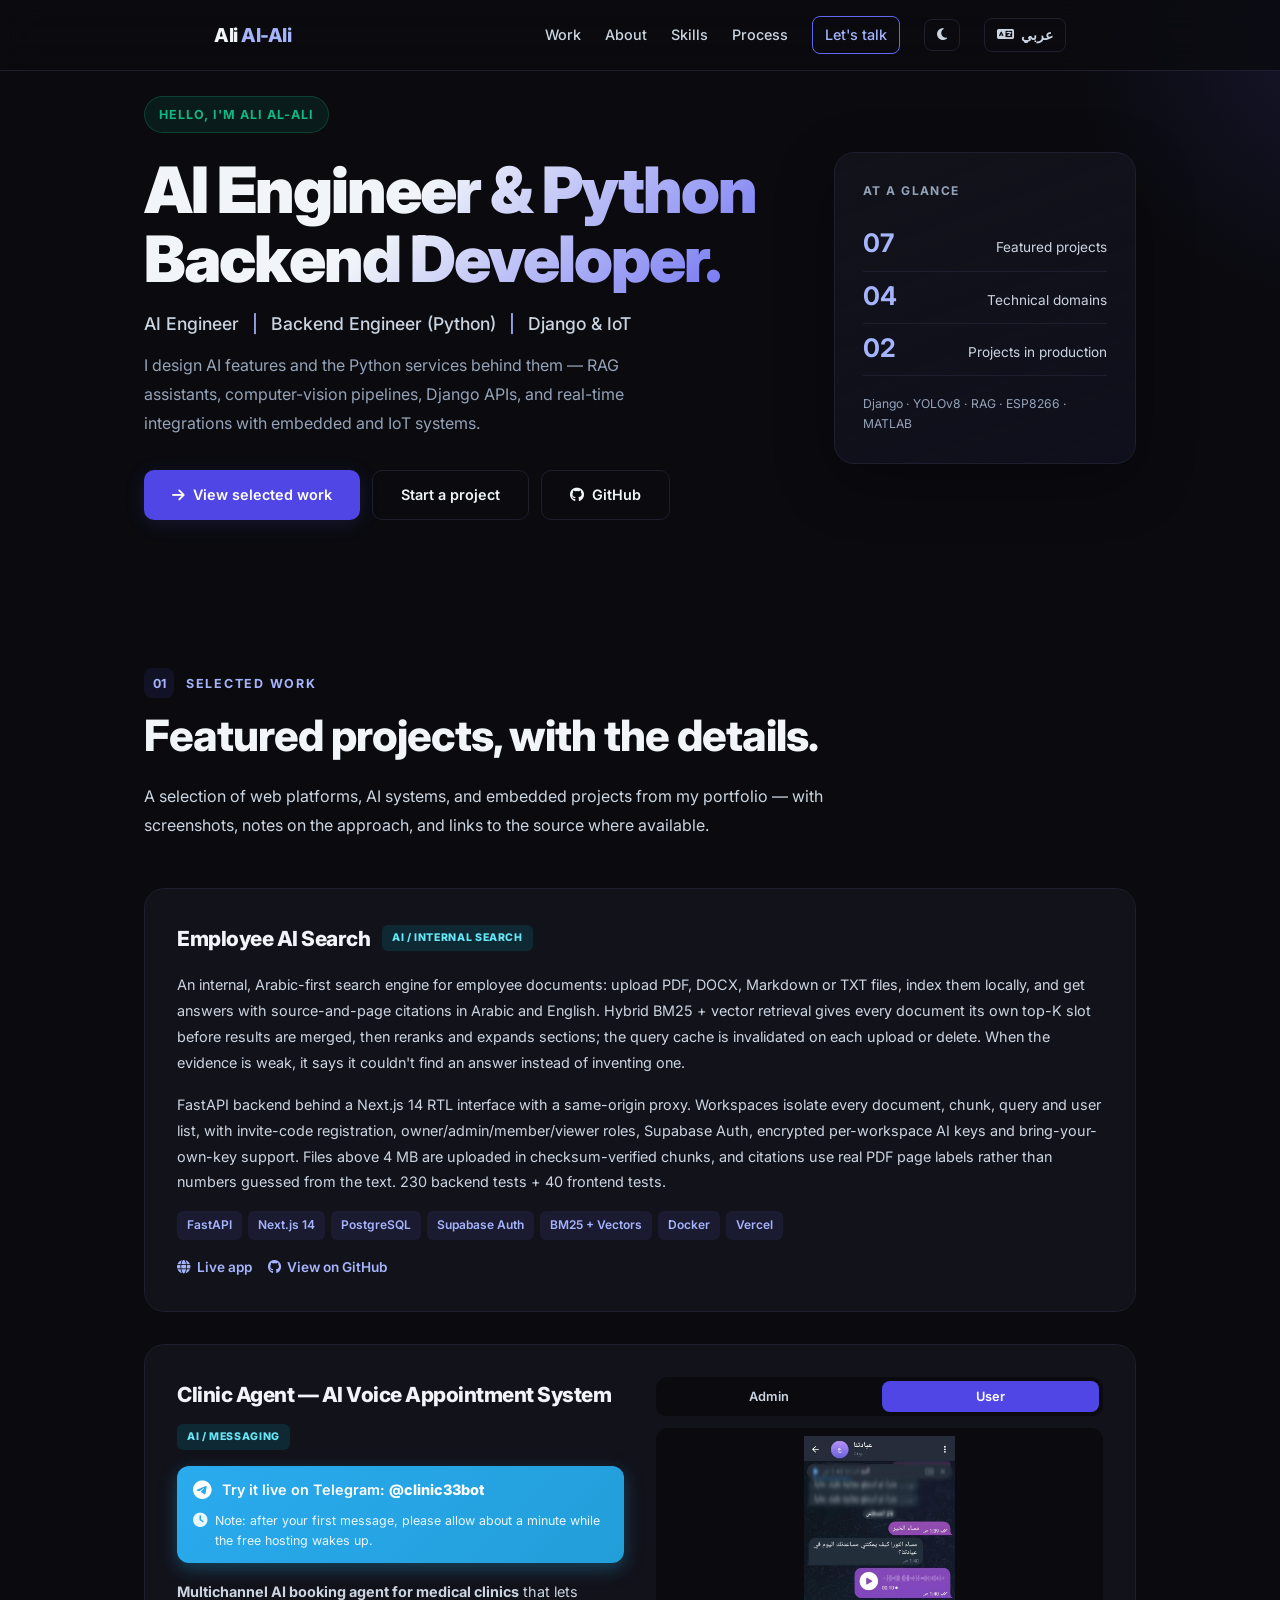
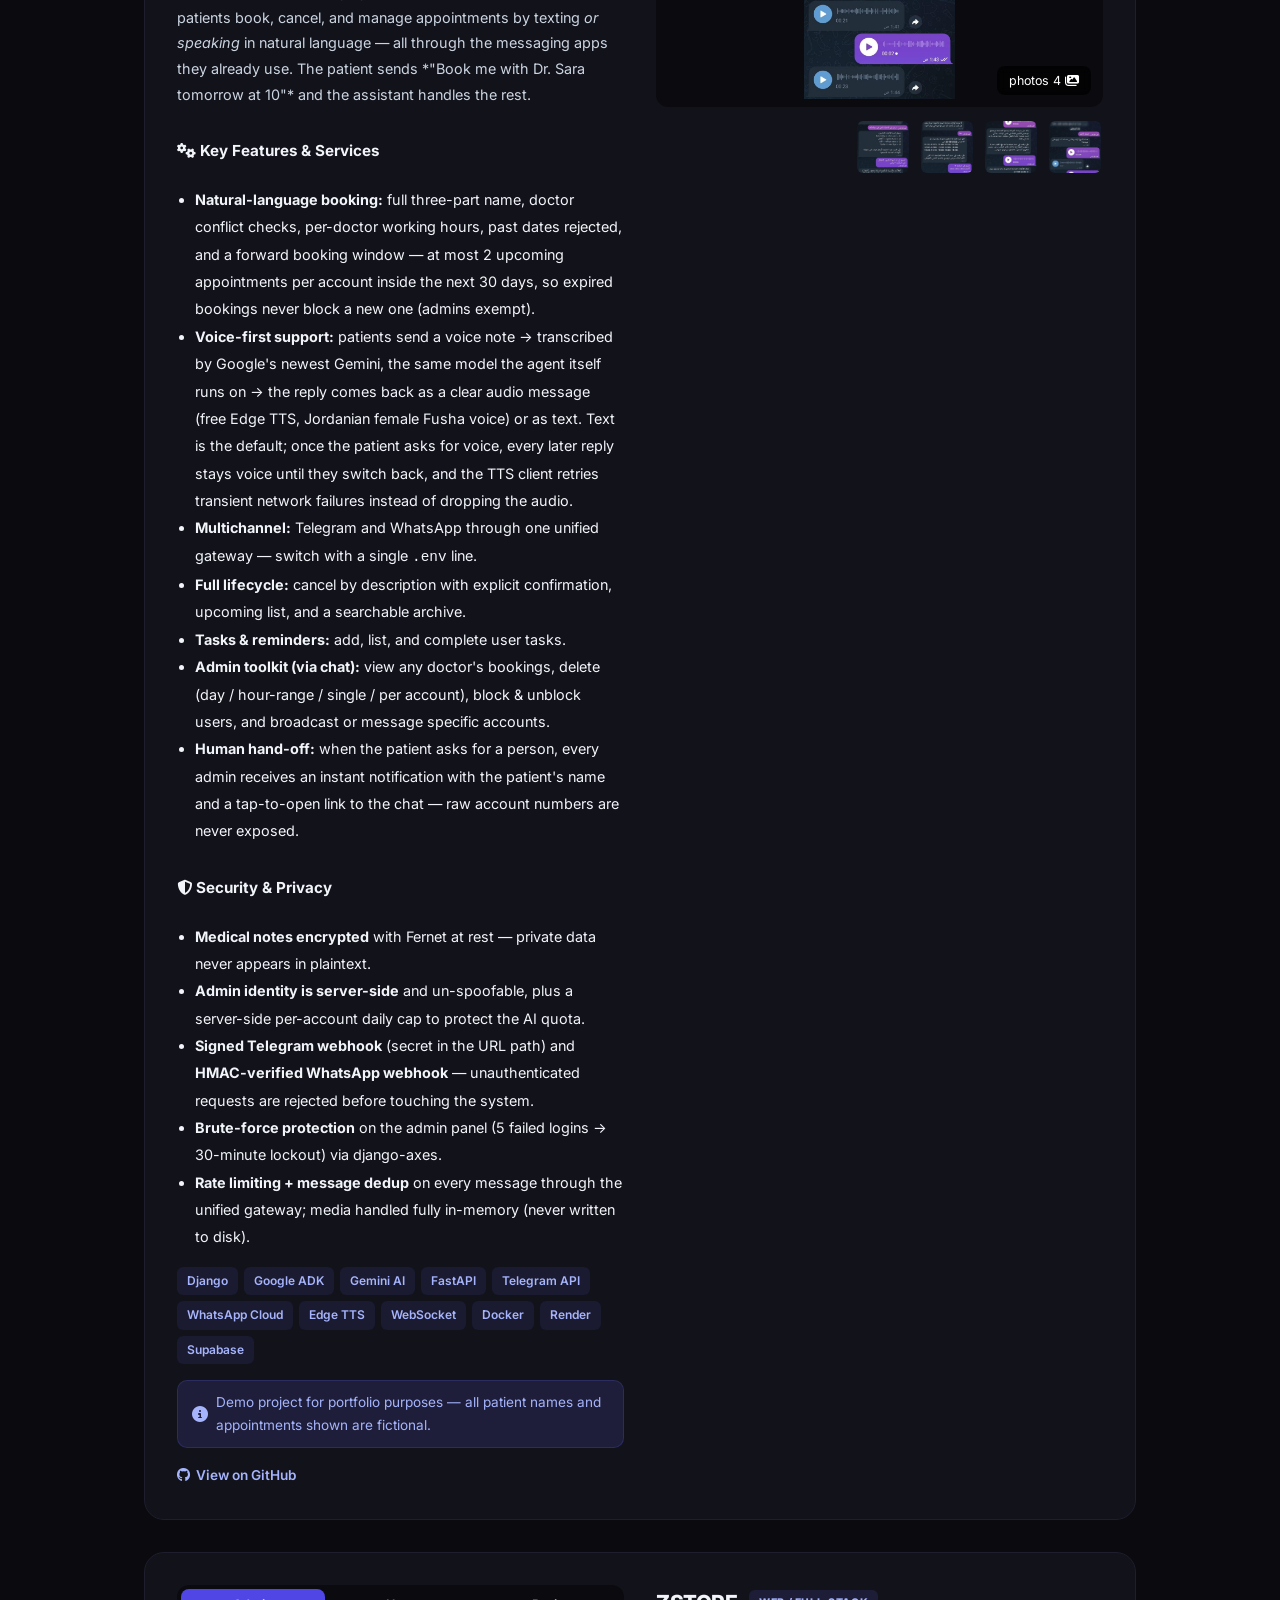
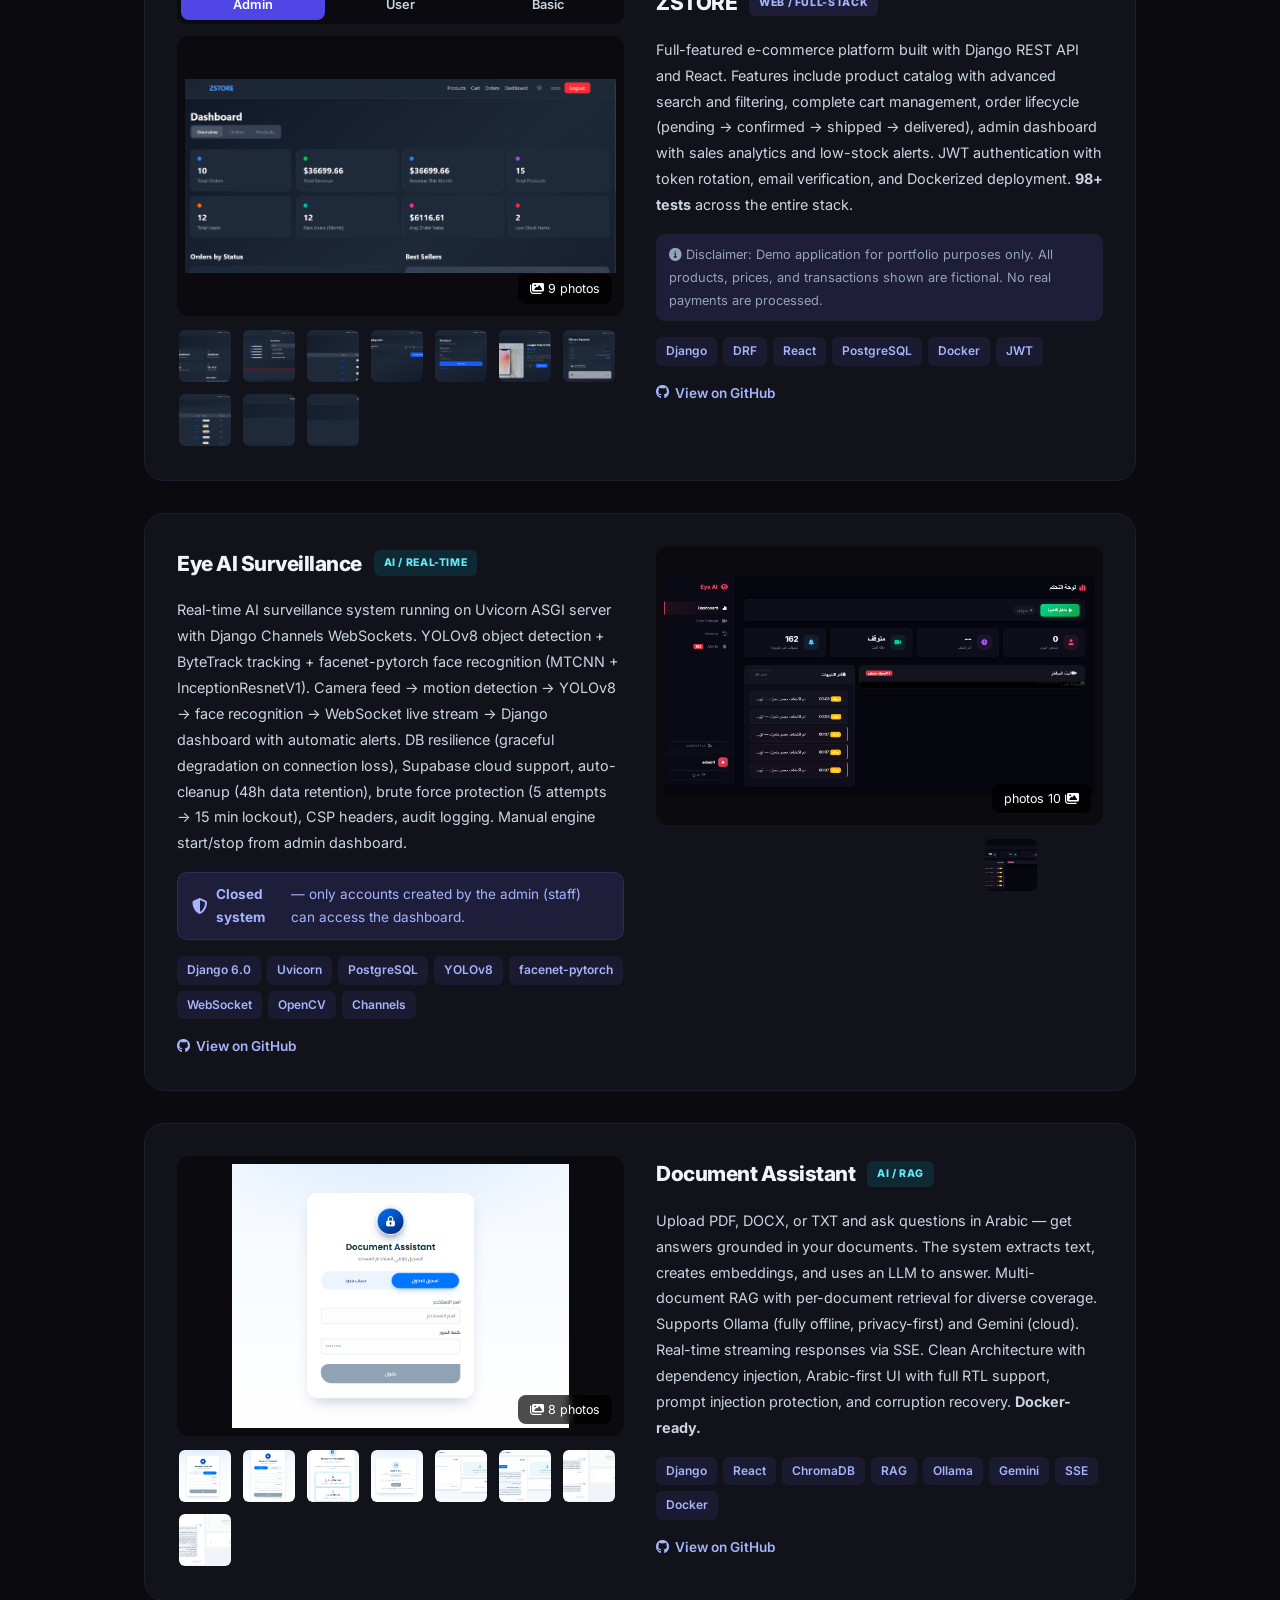
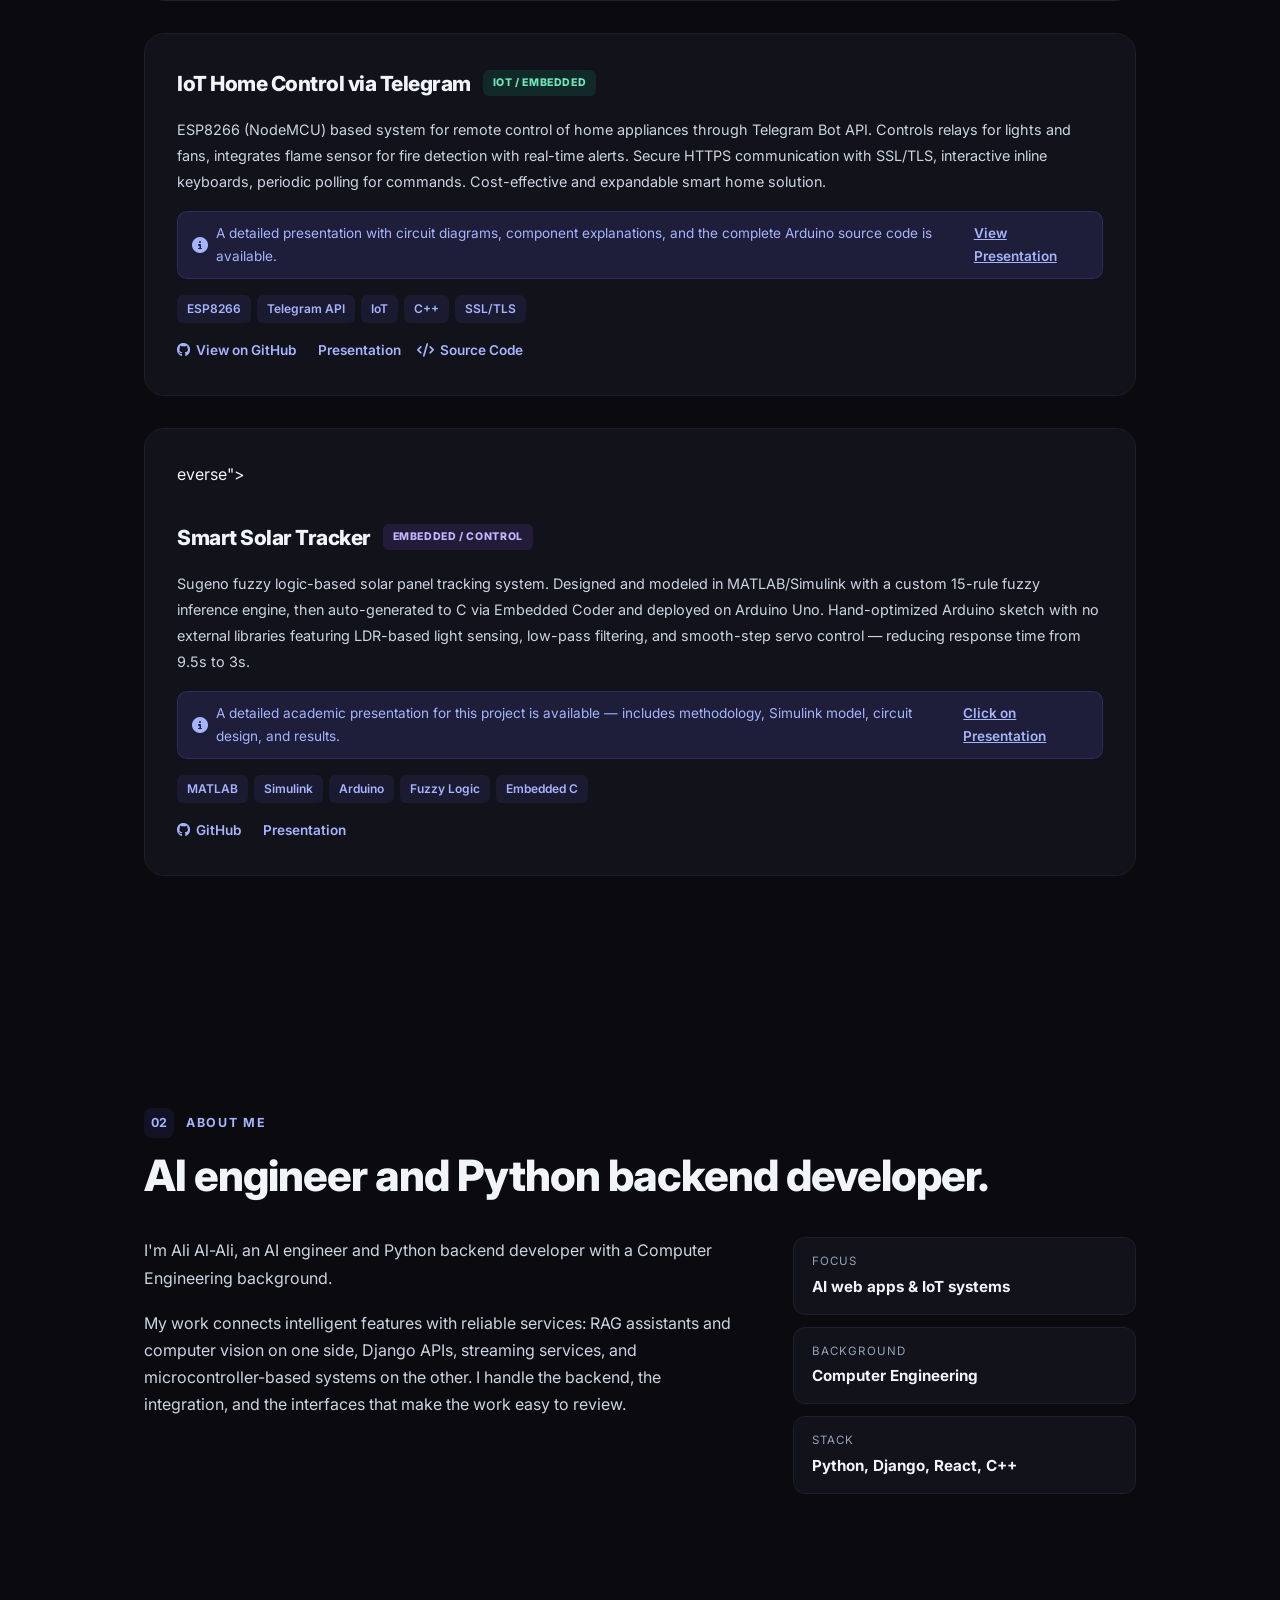
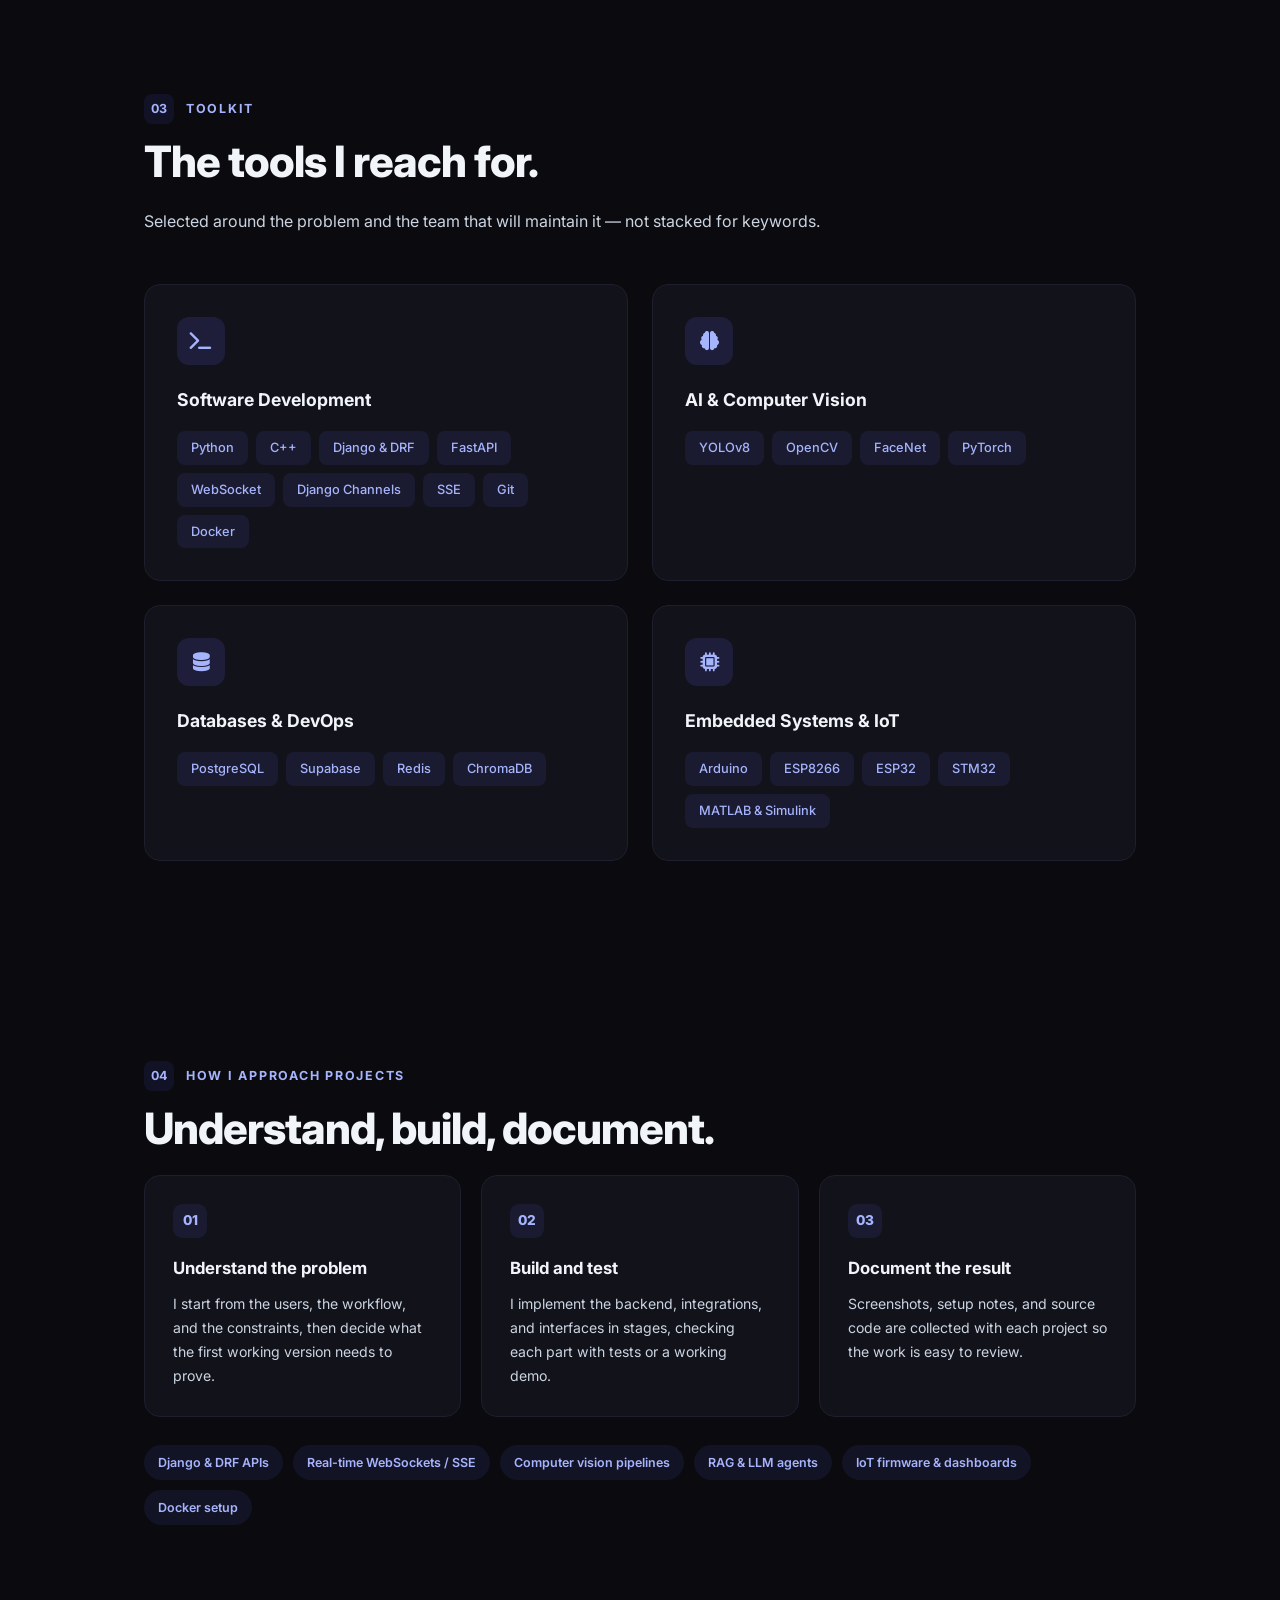
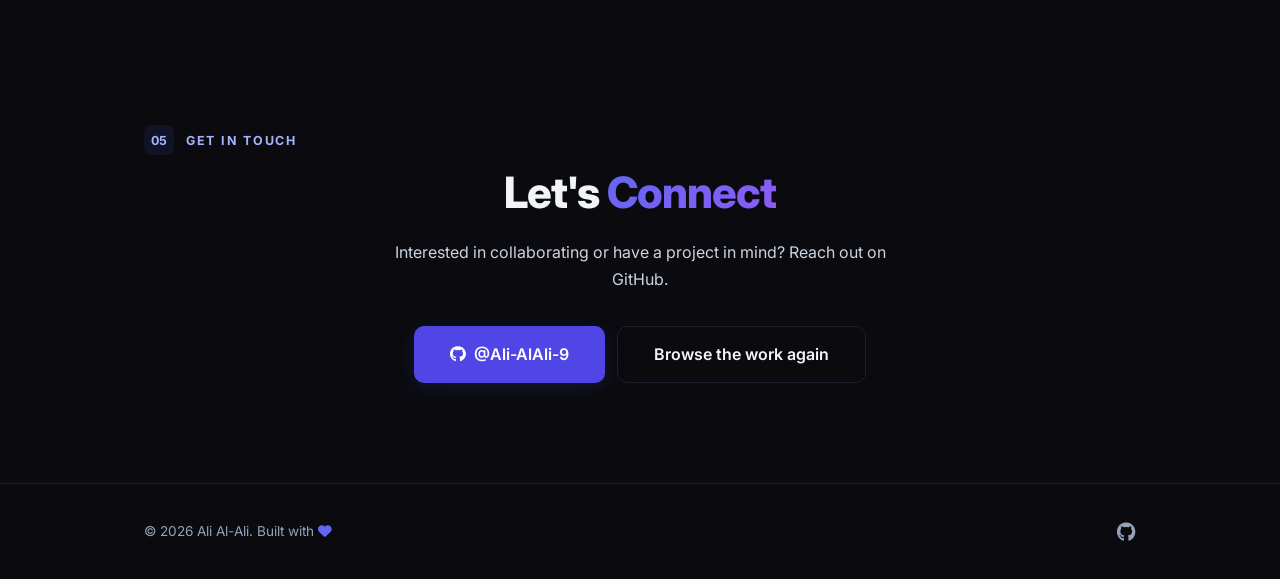
==== commit c25ac8e7: "Fix canonical URLs to ali-alali-9.github.io" ====
--- a/index.html
+++ b/index.html
@@ -11,7 +11,7 @@
     <meta property="og:description" content="AI and Python backend engineering projects: RAG assistants, computer vision, Django APIs, real-time services, and IoT integrations.">
     <meta property="og:site_name" content="Ali Al-Ali Portfolio">
     <meta name="twitter:card" content="summary_large_image">
-    <link rel="canonical" href="https://ali-ali9.github.io/">
+    <link rel="canonical" href="https://ali-alali-9.github.io/">
     <link rel="icon" type="image/svg+xml" href="favicon.svg">
     <link rel="preconnect" href="https://fonts.googleapis.com">
     <link rel="preconnect" href="https://fonts.gstatic.com" crossorigin>
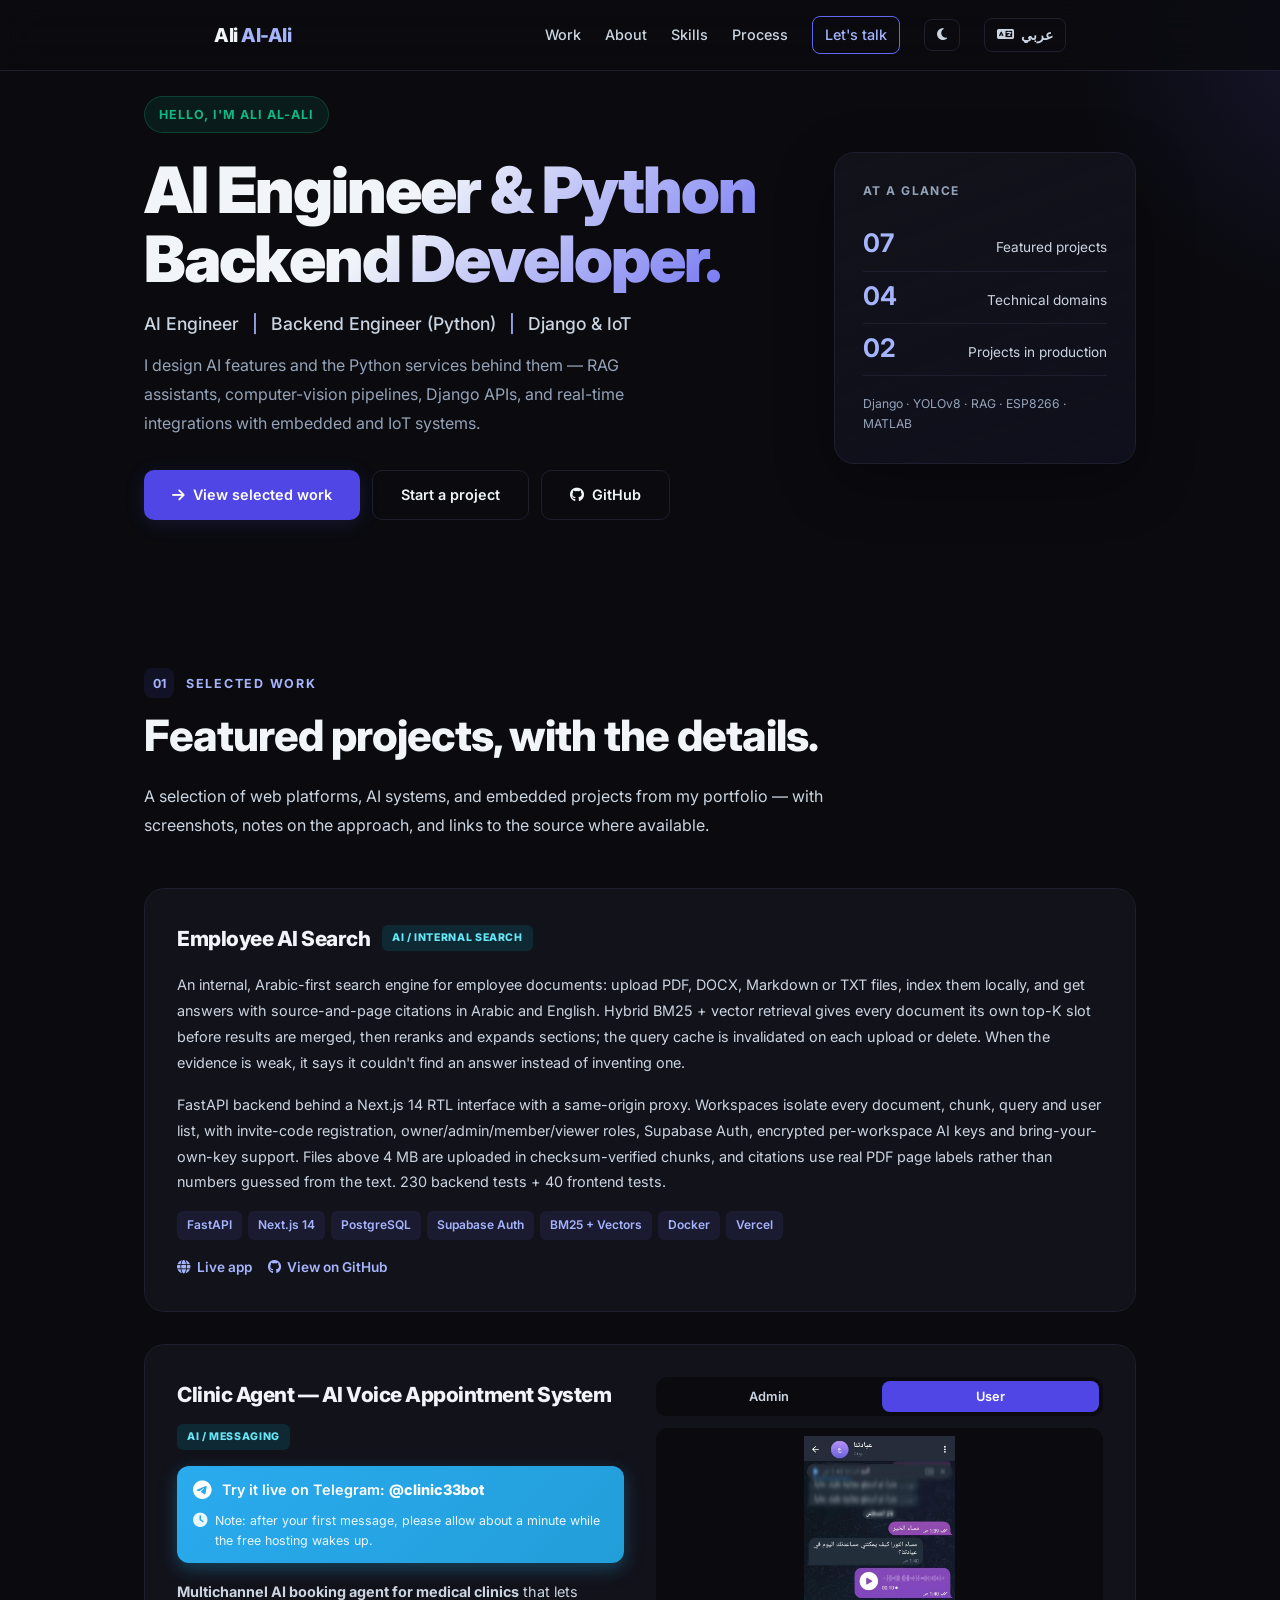
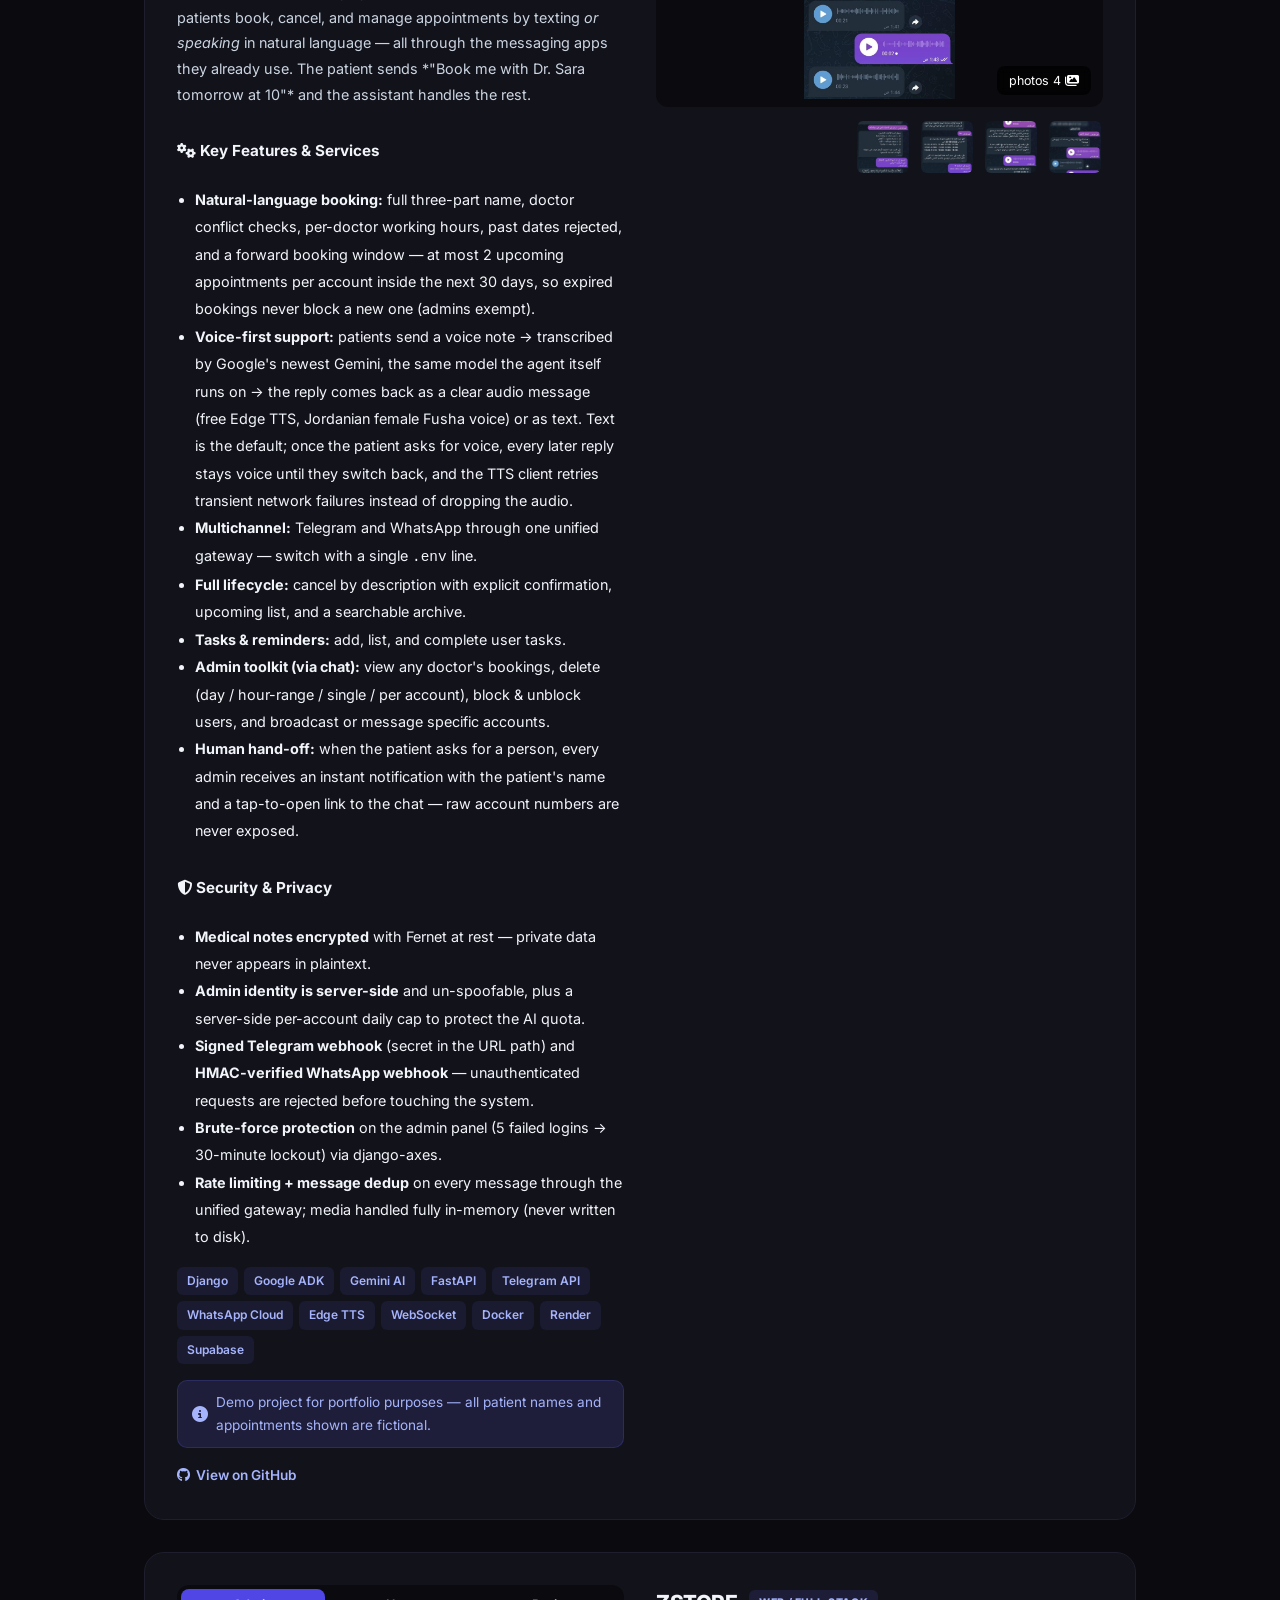
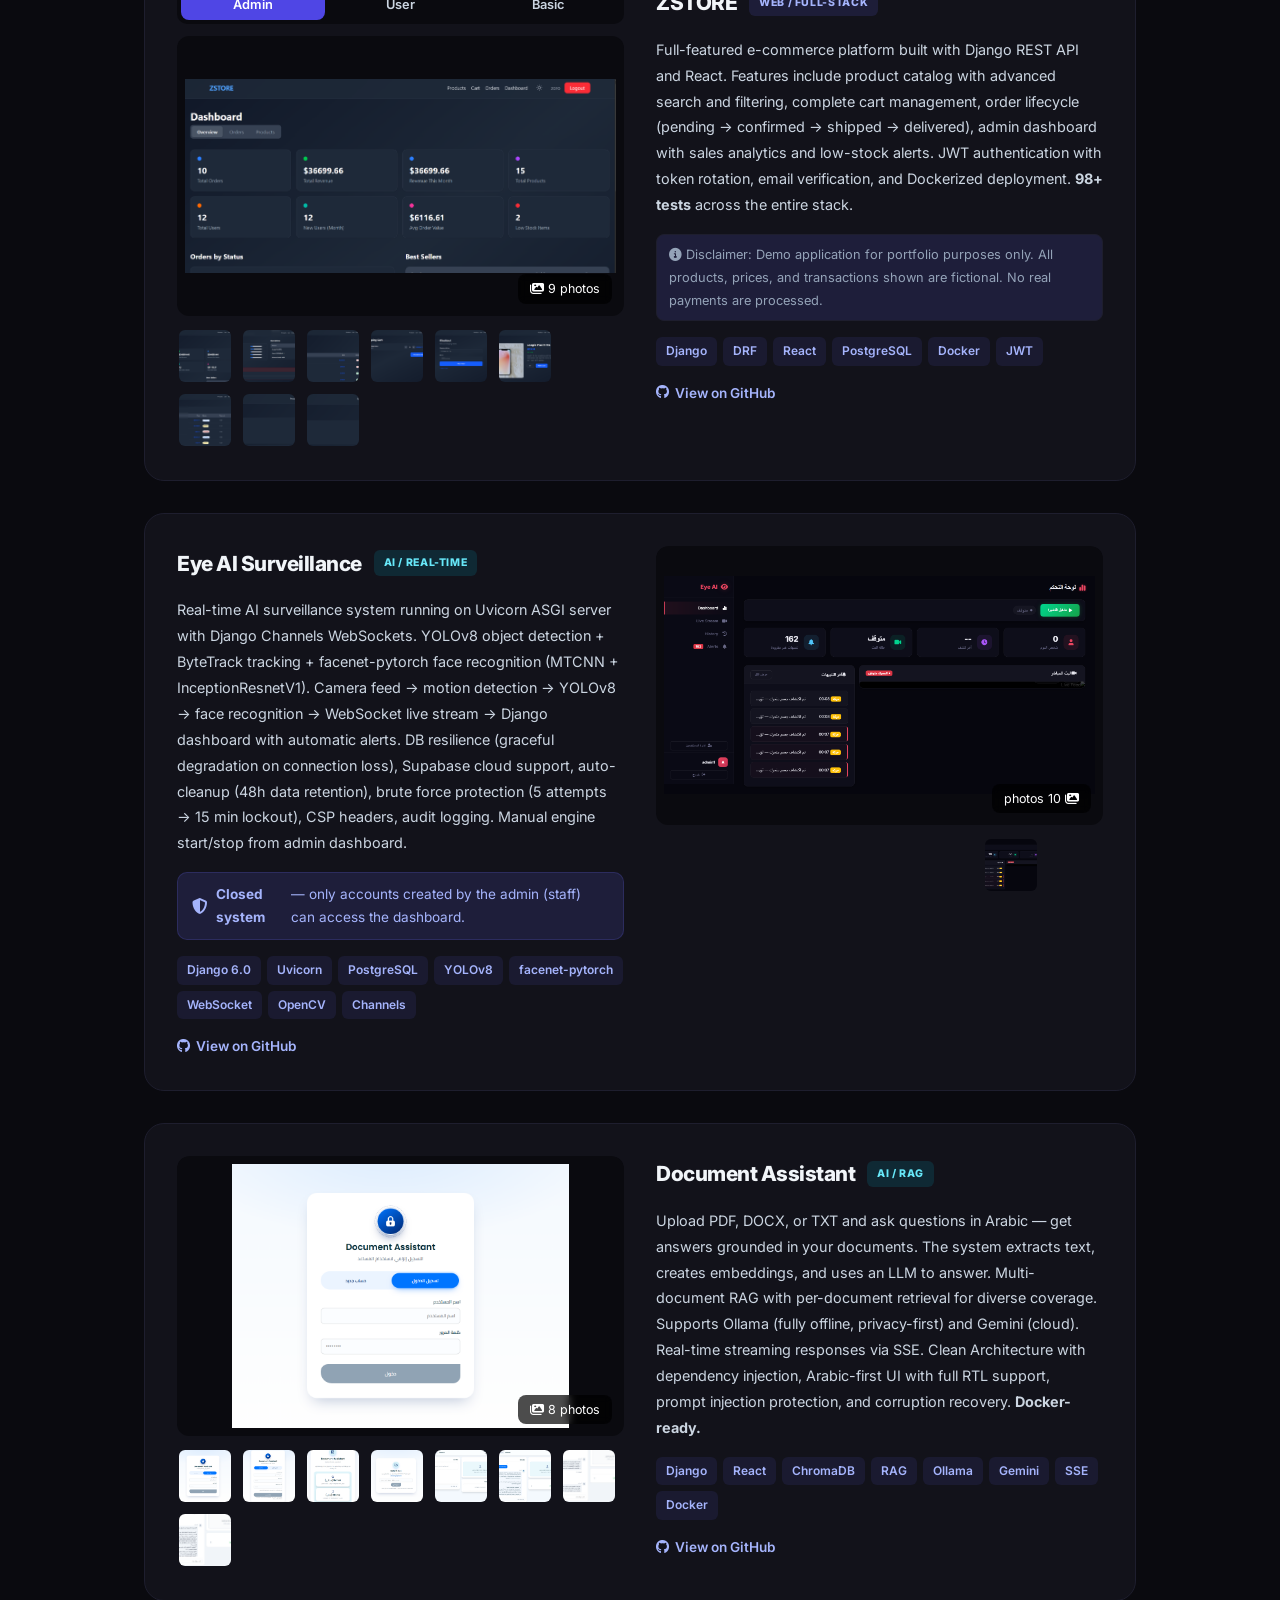
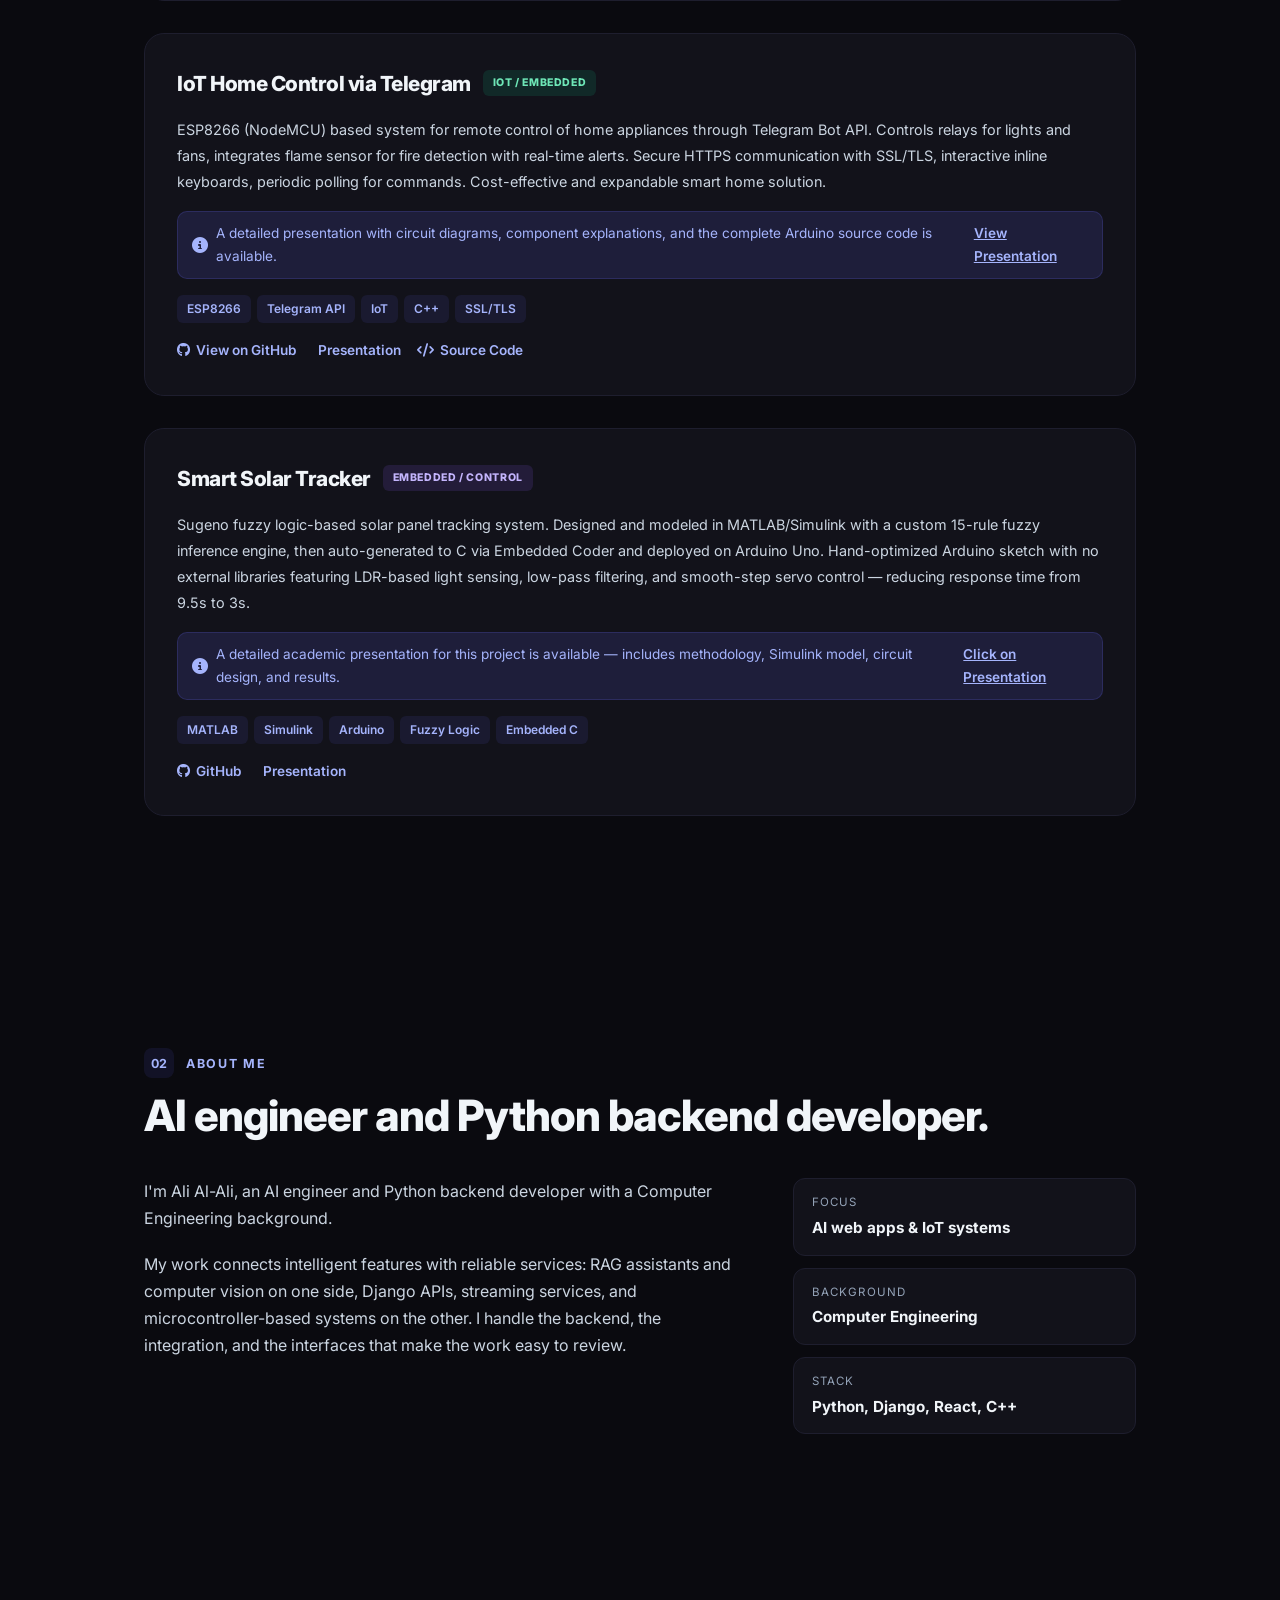
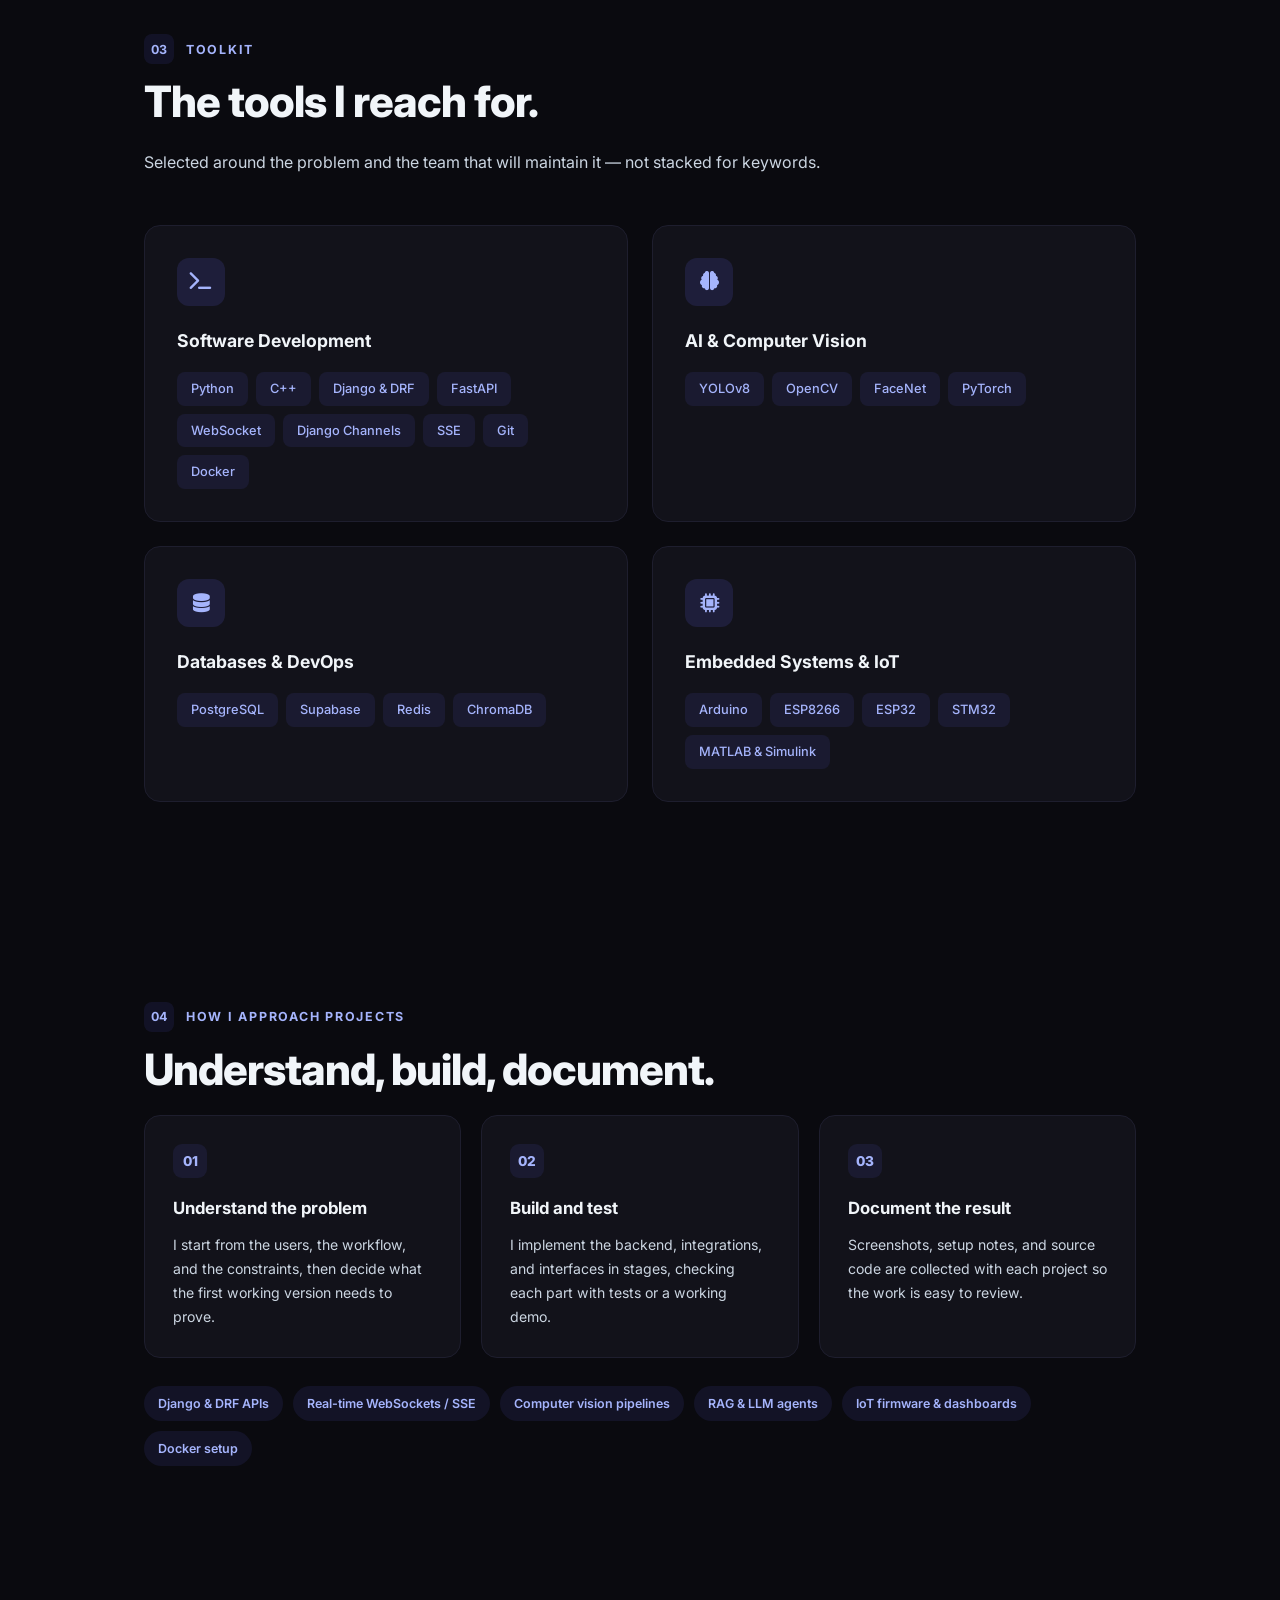
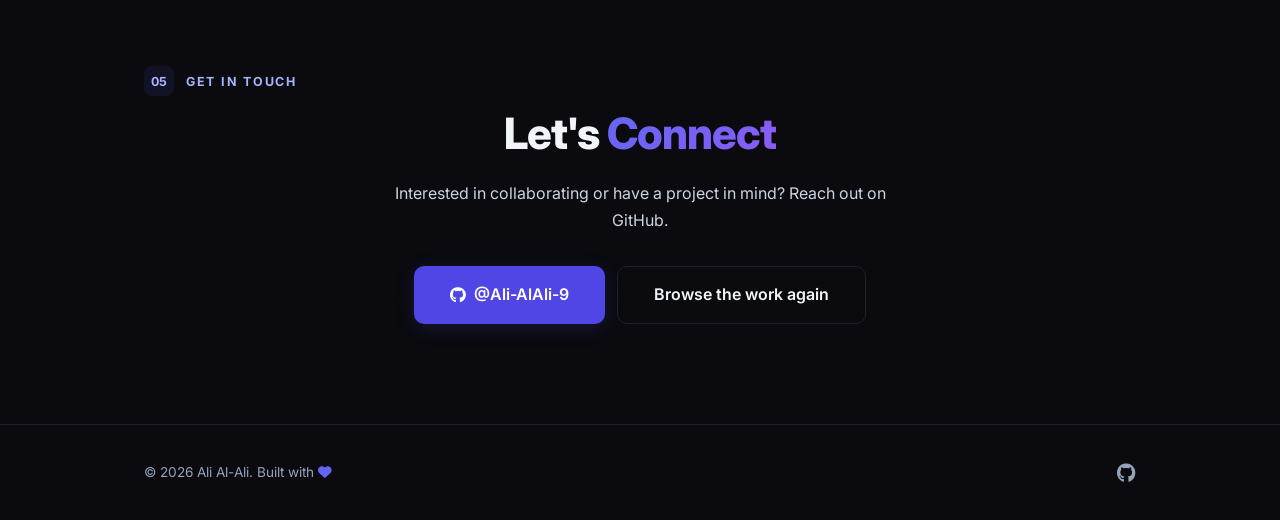
==== commit 87f5d49b: "Fix malformed project card markup on Smart Solar Tracker" ====
--- a/index.html
+++ b/index.html
@@ -375,8 +375,8 @@
                 </div>
             </div>
 
-            <!-- Project 6: Smart Solar Tracker -->
-    <div class="project-card">everse">
+            <!-- Project 7: Smart Solar Tracker -->
+            <div class="project-card">
                 <div class="project-info" style="grid-column: 1 / -1;">
                     <div class="project-header">
                         <h3>Smart Solar Tracker</h3>
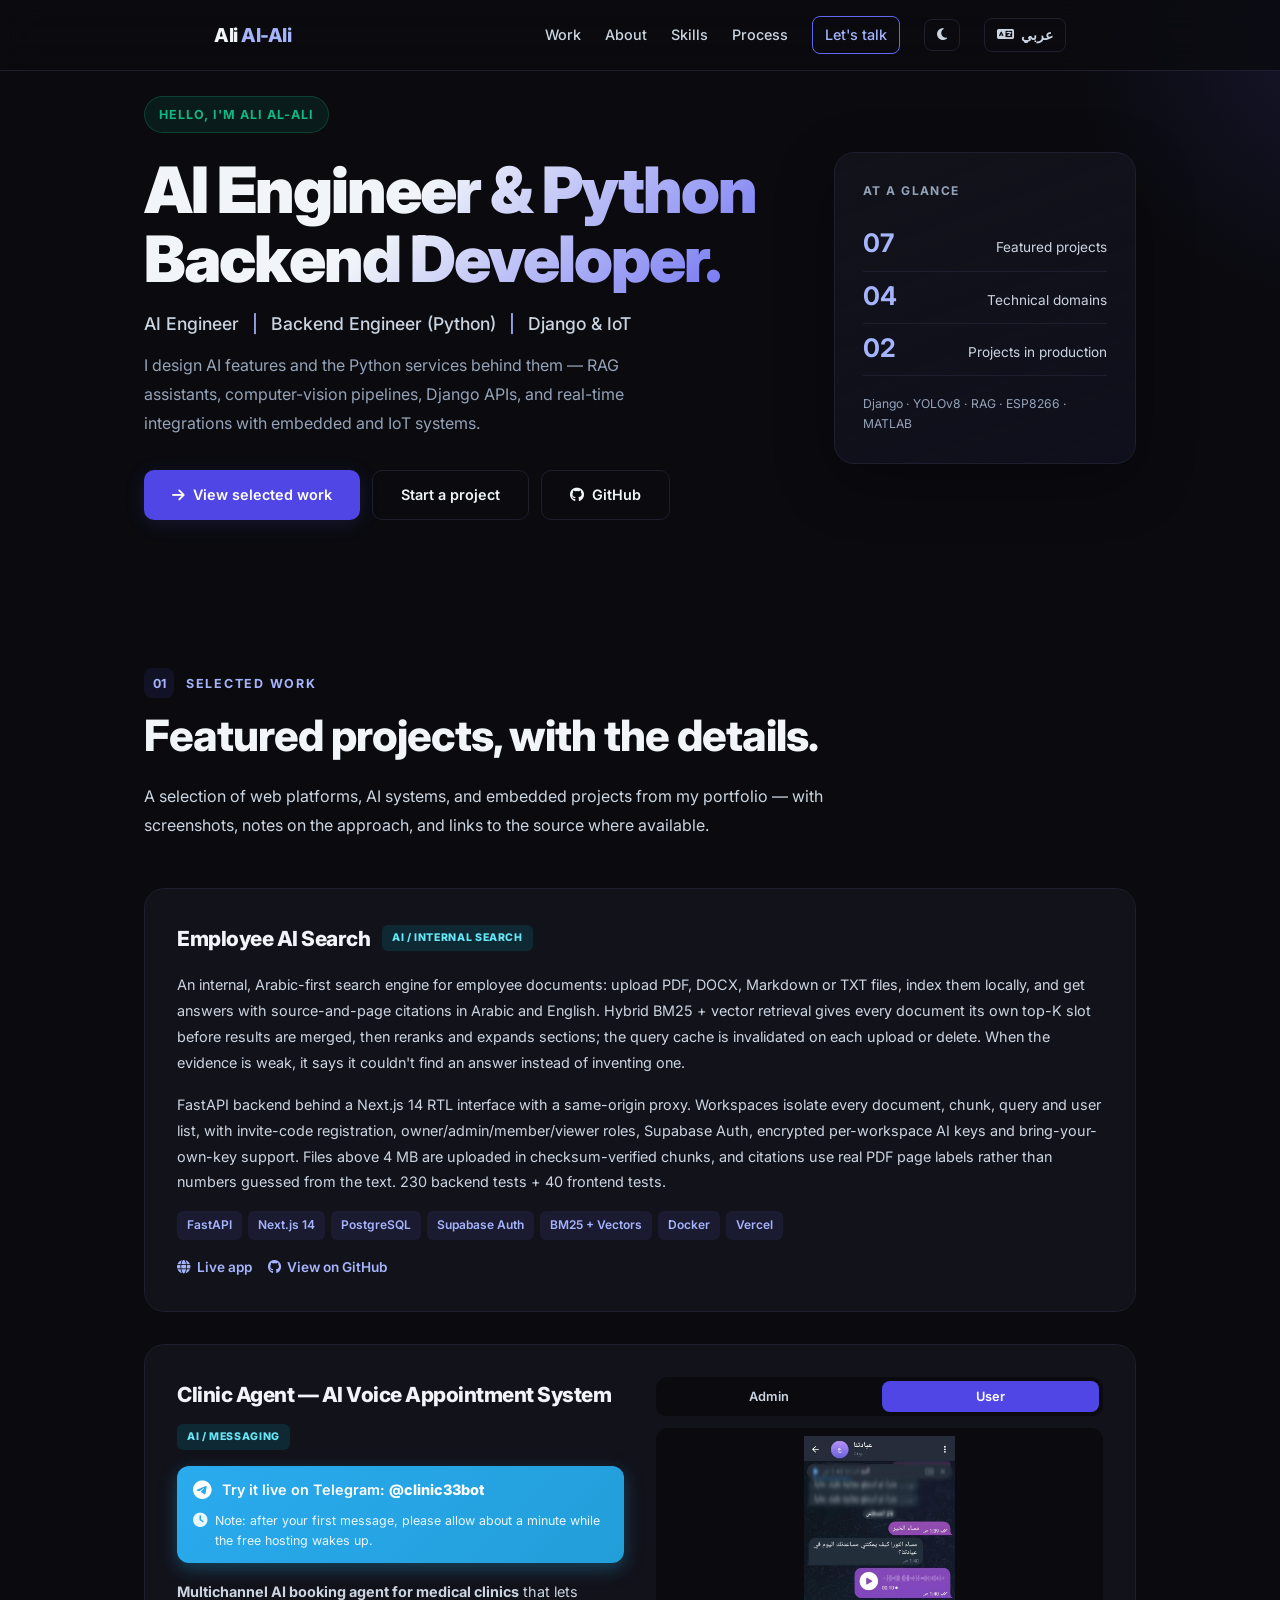
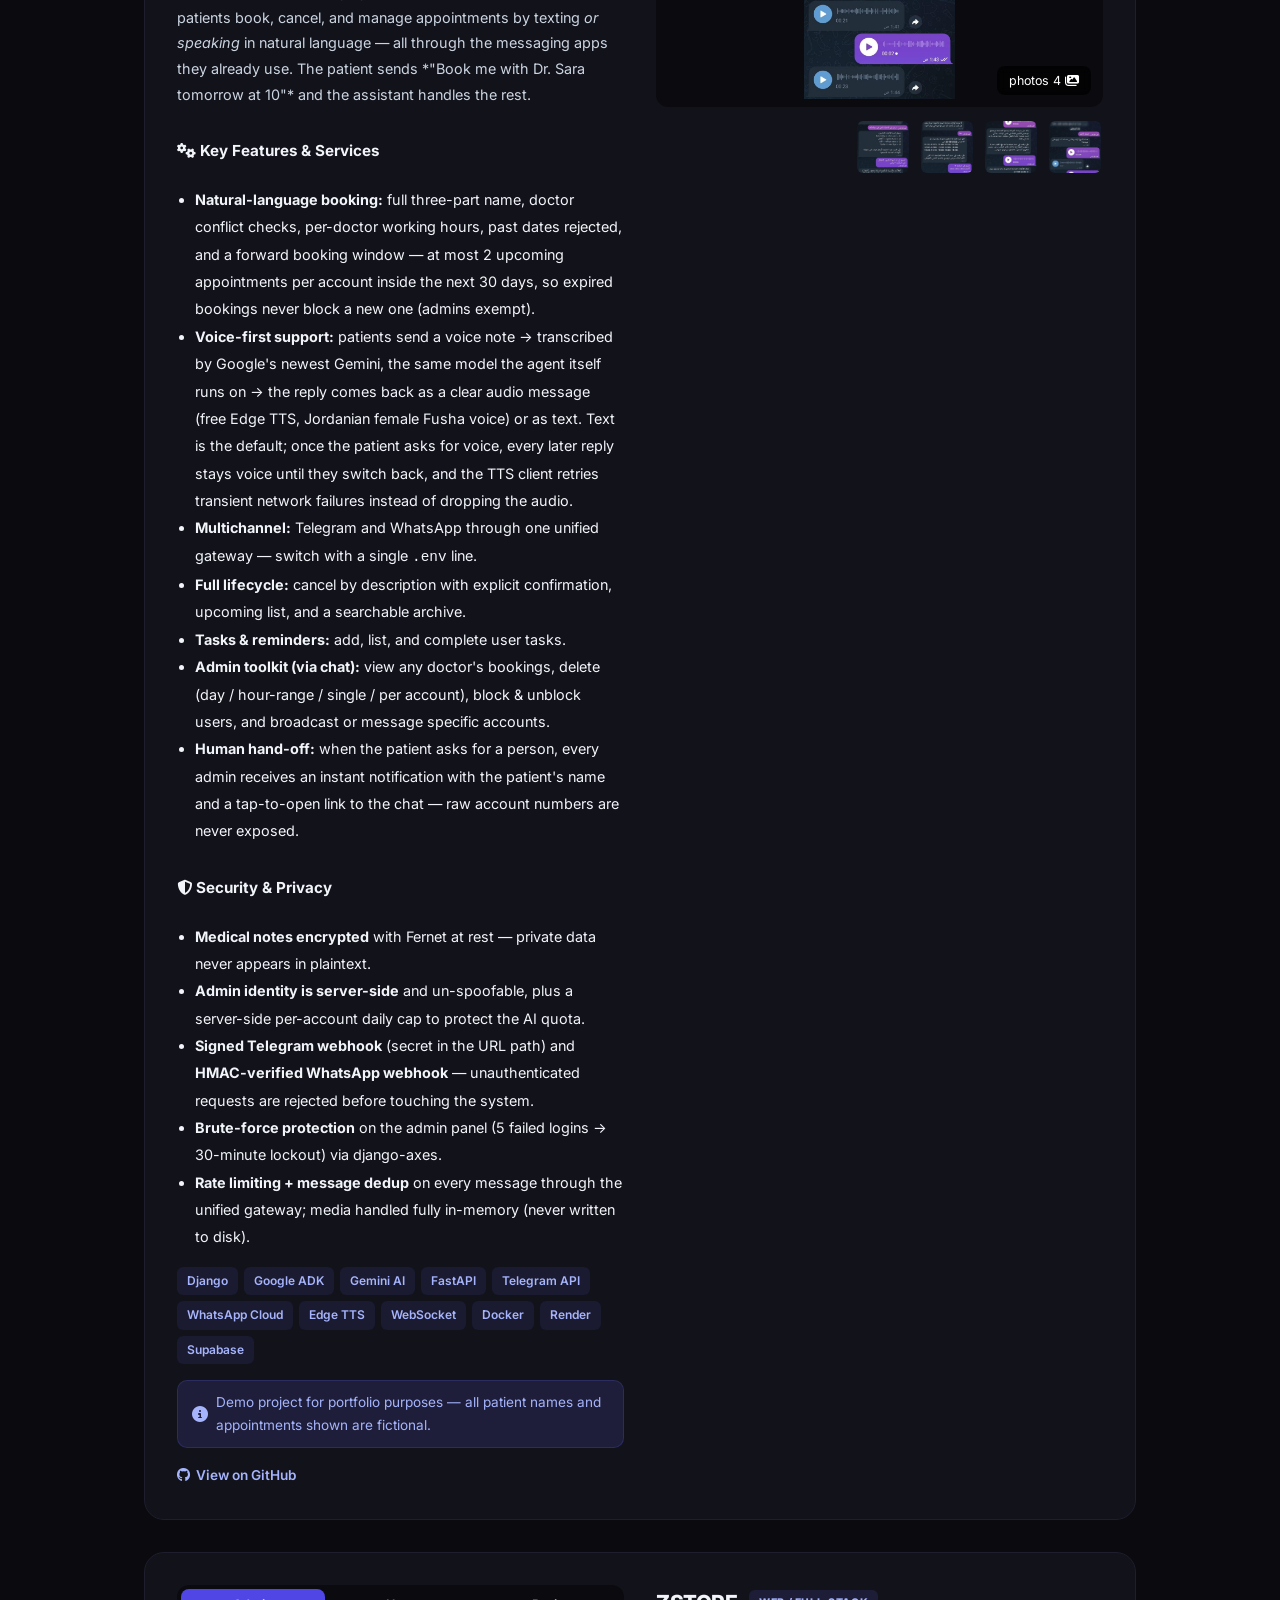
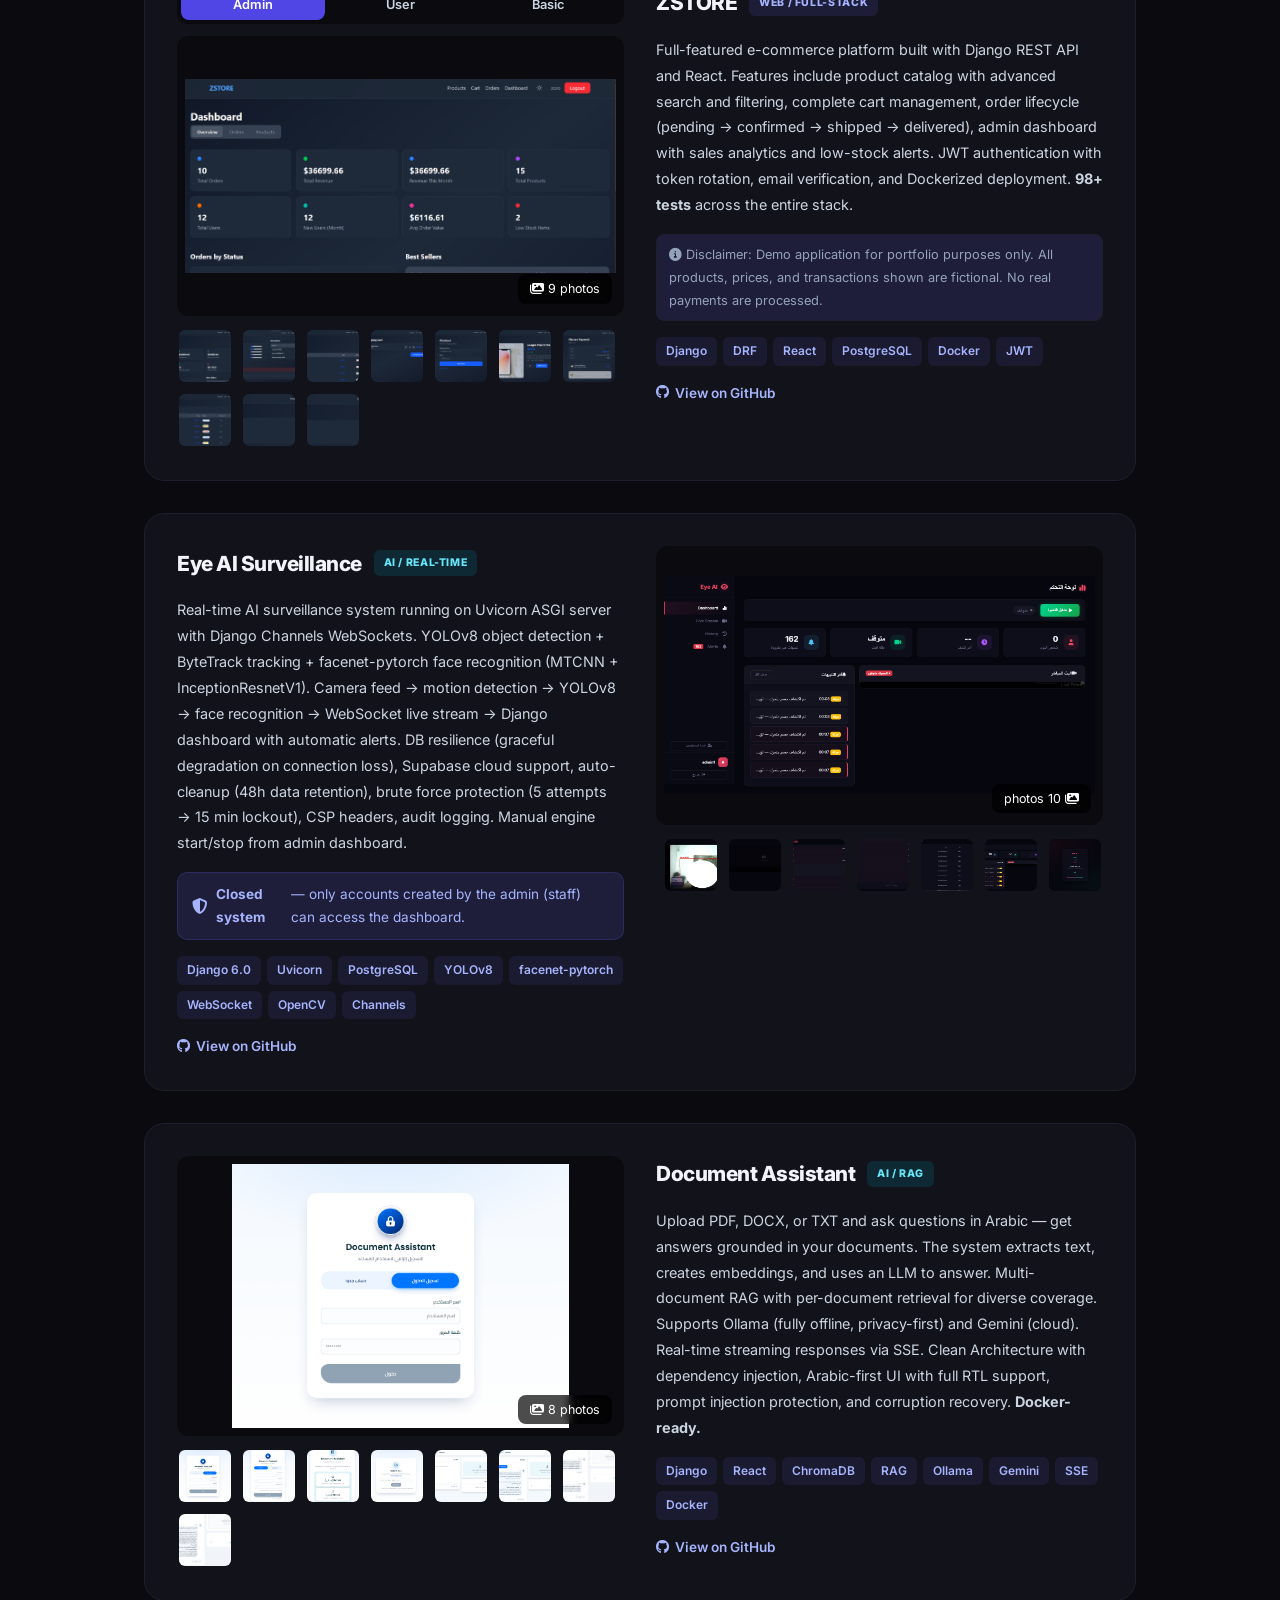
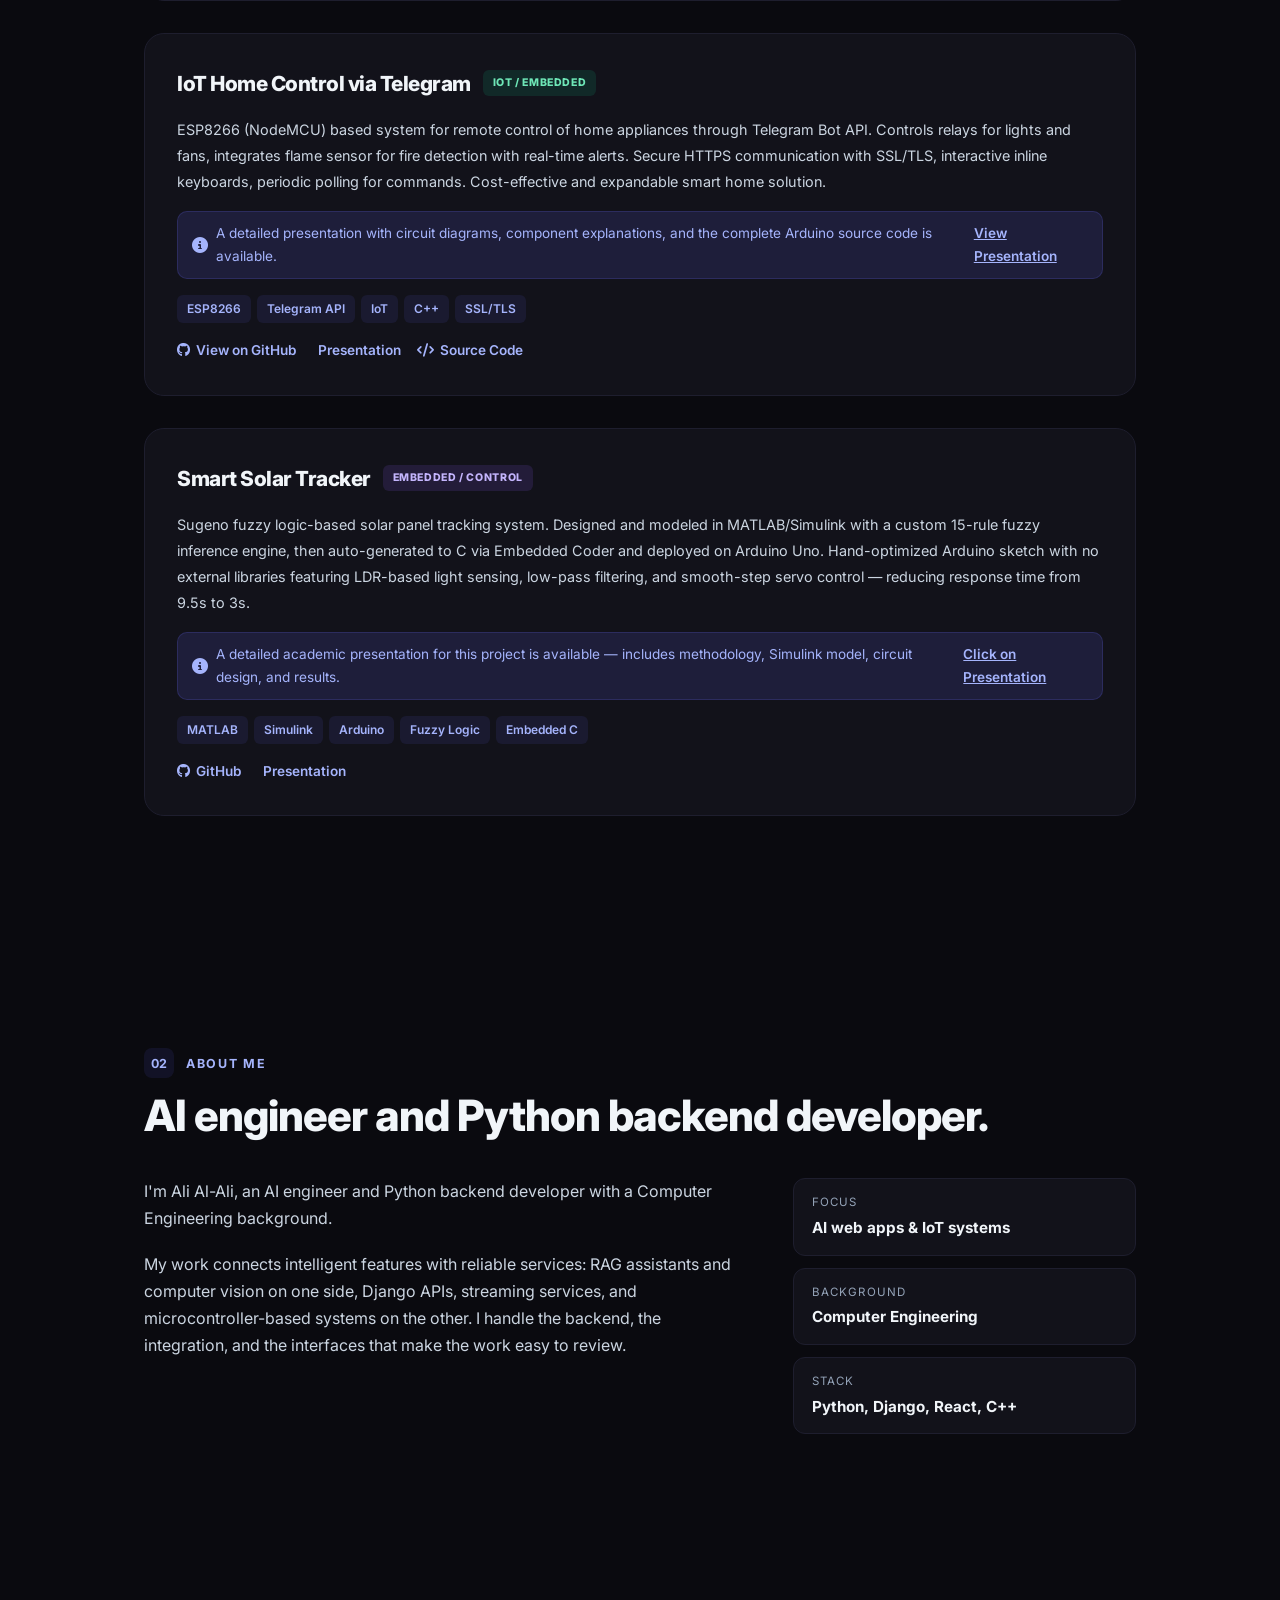
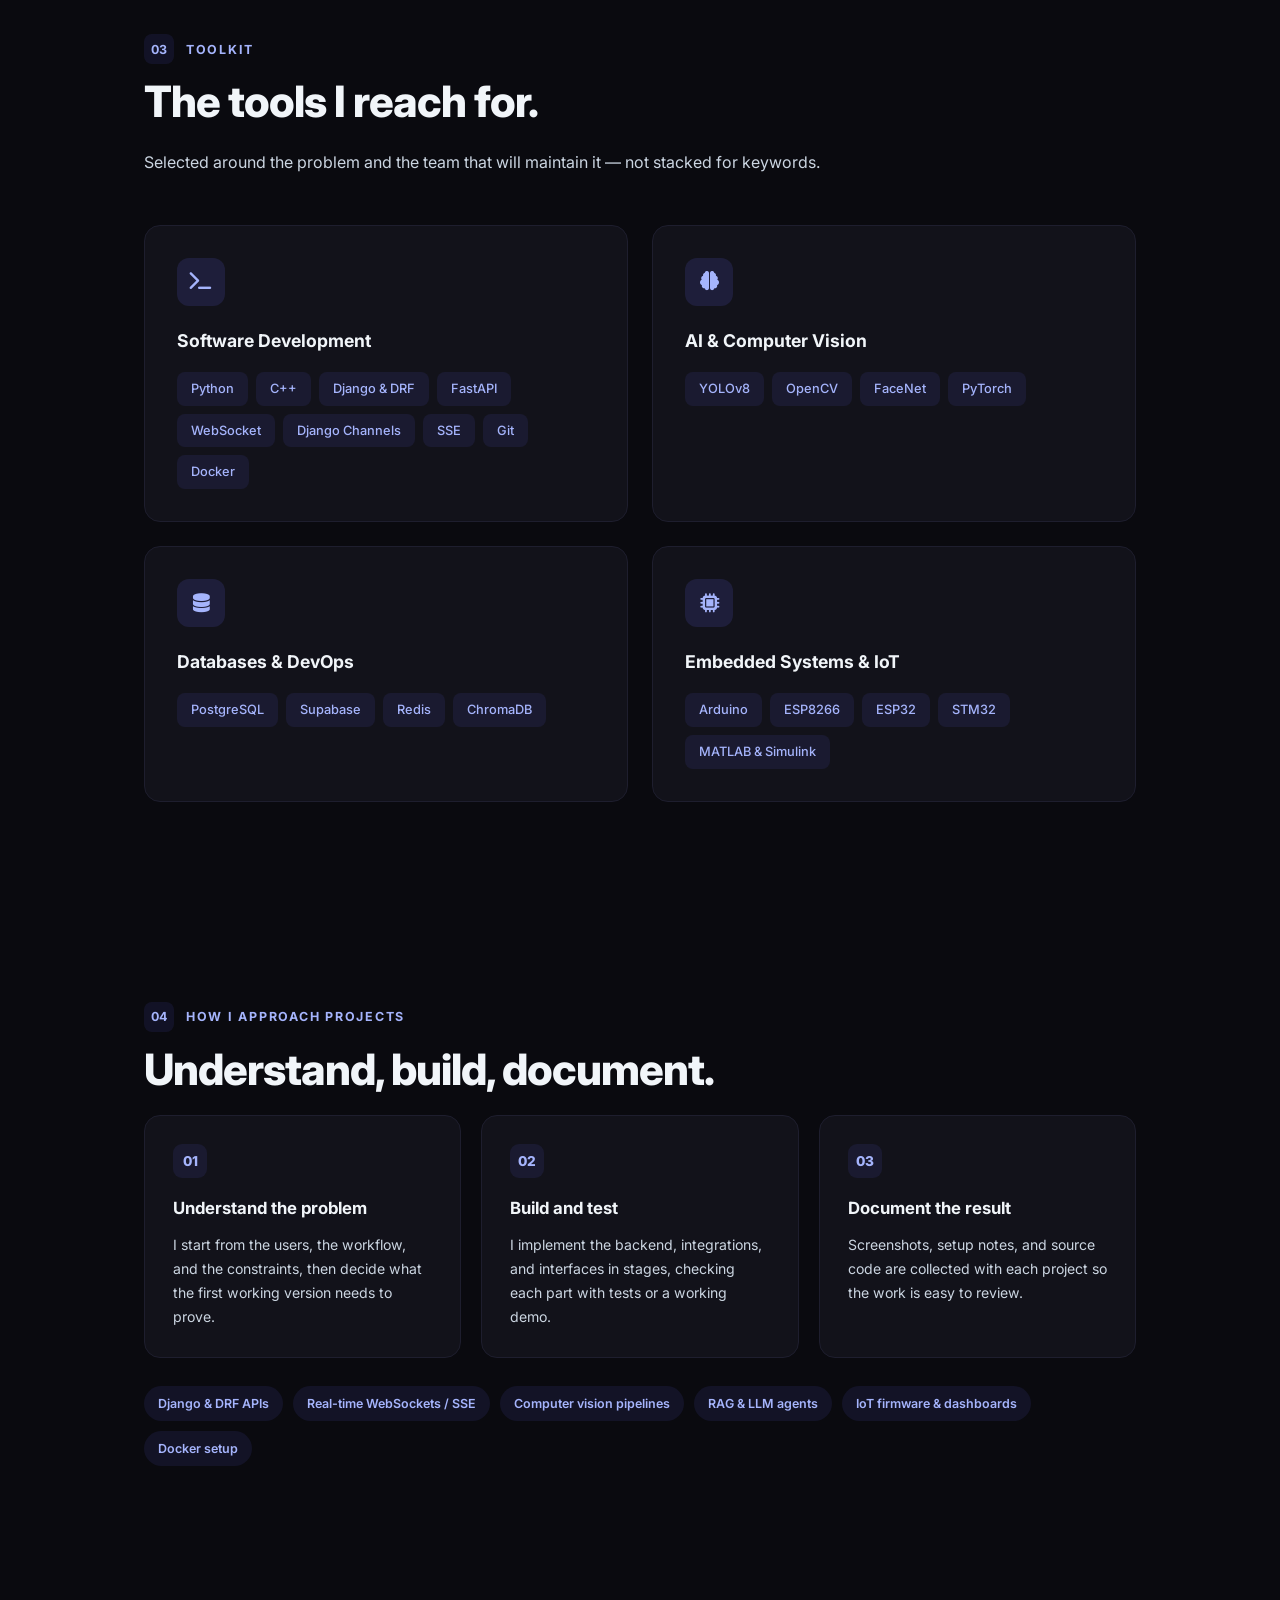
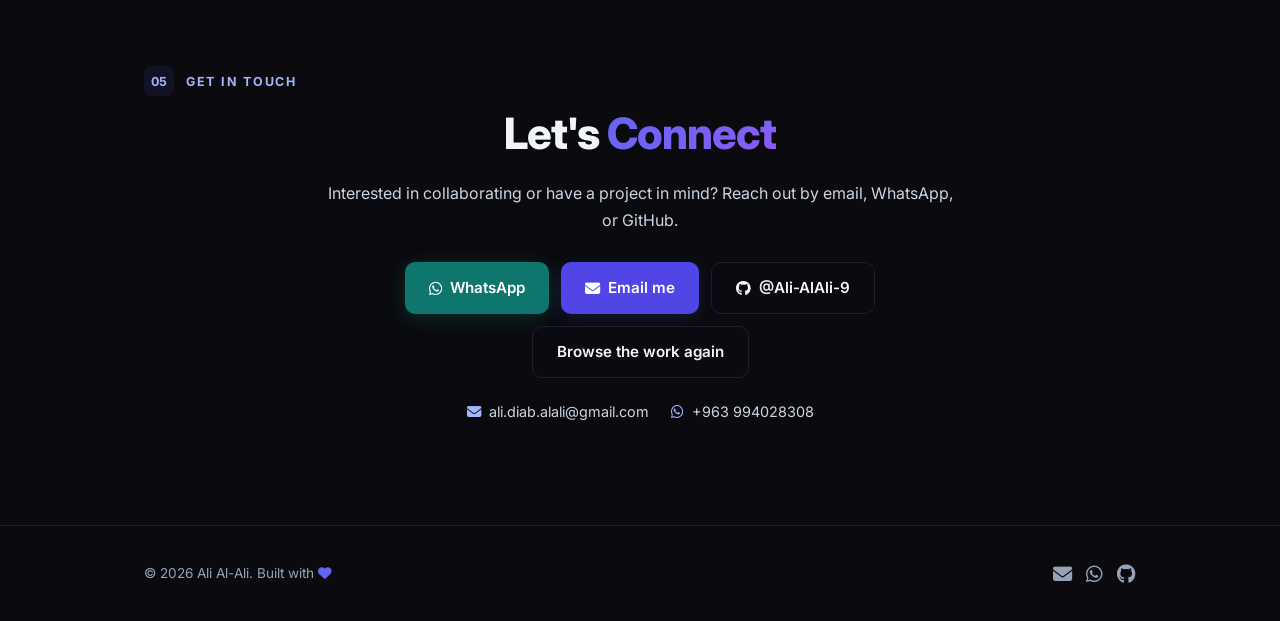
==== commit 0a89fab3: "Add email and WhatsApp contact details" ====
--- a/index.html
+++ b/index.html
@@ -17,7 +17,7 @@
     <link rel="preconnect" href="https://fonts.gstatic.com" crossorigin>
     <link href="https://fonts.googleapis.com/css2?family=Inter:wght@400;500;600;700;800;900&display=swap" rel="stylesheet">
     <link rel="stylesheet" href="https://cdnjs.cloudflare.com/ajax/libs/font-awesome/6.5.1/css/all.min.css">
-    <link rel="stylesheet" href="style.css?v=4">
+    <link rel="stylesheet" href="style.css?v=5">
 </head>
 <body>
     <a class="skip-link" href="#main">Skip to content</a>
@@ -505,10 +505,16 @@
                 <div class="section-kicker"><span>05</span> Get in touch</div>
                 <h2 class="section-title">Let's <span class="highlight">Connect</span></h2>
                 <div class="contact-content">
-                    <p>Interested in collaborating or have a project in mind? Reach out on GitHub.</p>
+                    <p>Interested in collaborating or have a project in mind? Reach out by email, WhatsApp, or GitHub.</p>
                     <div class="contact-links">
-                        <a href="https://github.com/Ali-AlAli-9" target="_blank" rel="noopener noreferrer" class="btn btn-primary"><i class="fab fa-github" aria-hidden="true"></i> @Ali-AlAli-9</a>
+                        <a href="https://wa.me/963994028308" target="_blank" rel="noopener noreferrer" class="btn btn-whatsapp"><i class="fab fa-whatsapp" aria-hidden="true"></i> WhatsApp</a>
+                        <a href="mailto:ali.diab.alali@gmail.com" class="btn btn-primary"><i class="fas fa-envelope" aria-hidden="true"></i> Email me</a>
+                        <a href="https://github.com/Ali-AlAli-9" target="_blank" rel="noopener noreferrer" class="btn btn-ghost"><i class="fab fa-github" aria-hidden="true"></i> @Ali-AlAli-9</a>
                         <a href="#projects" class="btn btn-ghost">Browse the work again</a>
+                    </div>
+                    <div class="contact-details">
+                        <a href="mailto:ali.diab.alali@gmail.com"><i class="fas fa-envelope" aria-hidden="true"></i> ali.diab.alali@gmail.com</a>
+                        <a href="https://wa.me/963994028308" target="_blank" rel="noopener noreferrer"><i class="fab fa-whatsapp" aria-hidden="true"></i> +963 994028308</a>
                     </div>
                 </div>
             </div>
@@ -520,13 +526,15 @@
             <div class="footer-inner">
                 <p>&copy; 2026 Ali Al-Ali. Built with <i class="fas fa-heart" style="color: var(--accent);" aria-hidden="true"></i></p>
                 <div class="footer-links">
+                    <a href="mailto:ali.diab.alali@gmail.com" aria-label="Email Ali"><i class="fas fa-envelope" aria-hidden="true"></i></a>
+                    <a href="https://wa.me/963994028308" target="_blank" rel="noopener noreferrer" aria-label="WhatsApp Ali"><i class="fab fa-whatsapp" aria-hidden="true"></i></a>
                     <a href="https://github.com/Ali-AlAli-9" target="_blank" rel="noopener noreferrer" aria-label="GitHub profile"><i class="fab fa-github" aria-hidden="true"></i></a>
                 </div>
             </div>
         </div>
     </footer>
 
-    <script src="i18n.js?v=4"></script>
+    <script src="i18n.js?v=5"></script>
     <script src="script.js?v=4"></script>
 </body>
 </html>
--- a/style.css
+++ b/style.css
@@ -758,20 +758,51 @@
 }
 
 .contact-content {
-    max-width: 500px;
+    max-width: 640px;
     margin: 0 auto;
 }
 
 .contact-content p {
     color: var(--text-secondary);
-    margin-bottom: 32px;
+    margin-bottom: 28px;
     font-size: 1rem;
 }
 
 .contact-links .btn {
-    font-size: 1rem;
-    padding: 14px 36px;
-}
+    font-size: 0.95rem;
+    padding: 12px 24px;
+}
+
+.btn-whatsapp {
+    background: #0f766e;
+    color: #fff;
+    box-shadow: 0 4px 20px rgba(15, 118, 110, 0.3);
+}
+
+.btn-whatsapp:hover {
+    background: #115e59;
+    transform: translateY(-2px);
+}
+
+.contact-details {
+    display: flex;
+    flex-wrap: wrap;
+    justify-content: center;
+    gap: 8px 22px;
+    margin-top: 22px;
+    font-size: 0.9rem;
+}
+
+.contact-details a {
+    display: inline-flex;
+    align-items: center;
+    gap: 8px;
+    color: var(--text-secondary);
+    text-decoration: none;
+}
+
+.contact-details a:hover { color: var(--accent-text); }
+.contact-details i { color: var(--accent-text); }
 
 /* Footer */
 footer {
@@ -785,6 +816,11 @@
     align-items: center;
     color: var(--text-muted);
     font-size: 0.85rem;
+}
+
+.footer-links {
+    display: flex;
+    gap: 14px;
 }
 
 .footer-links a {
